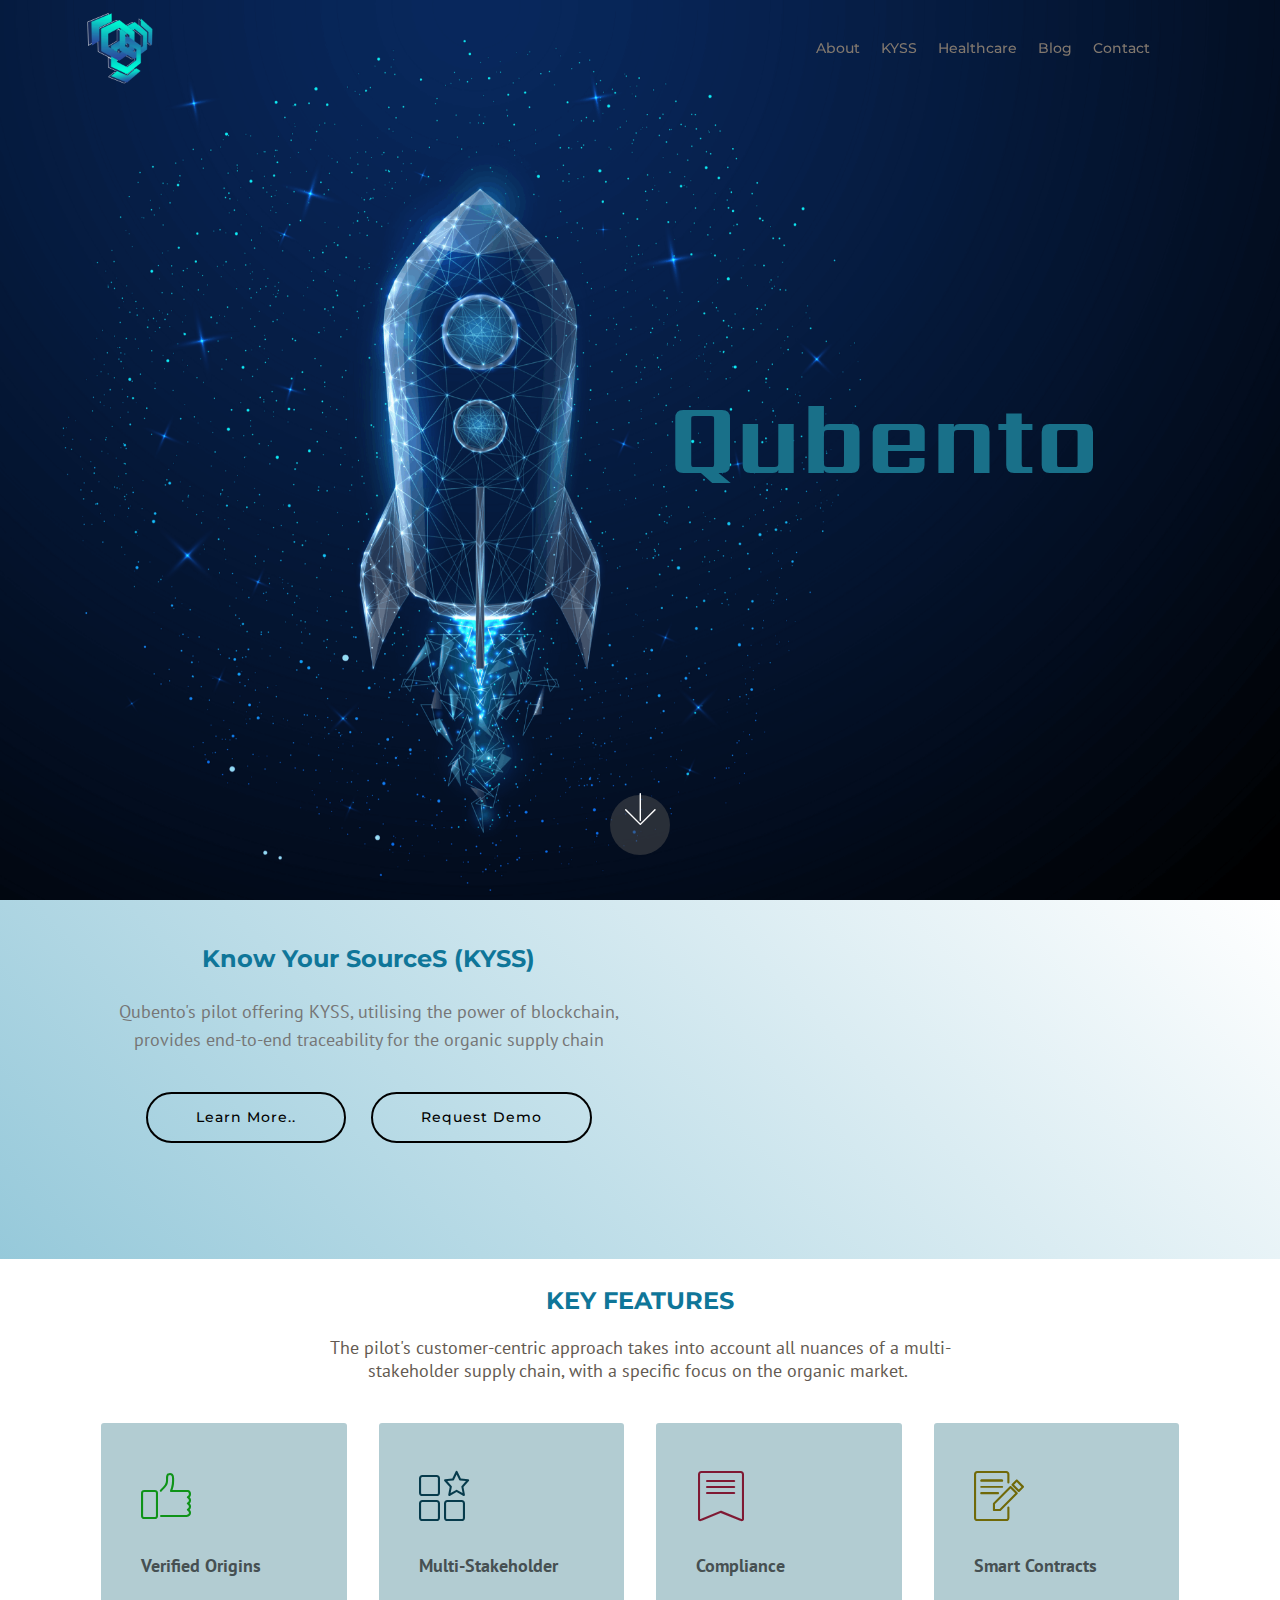
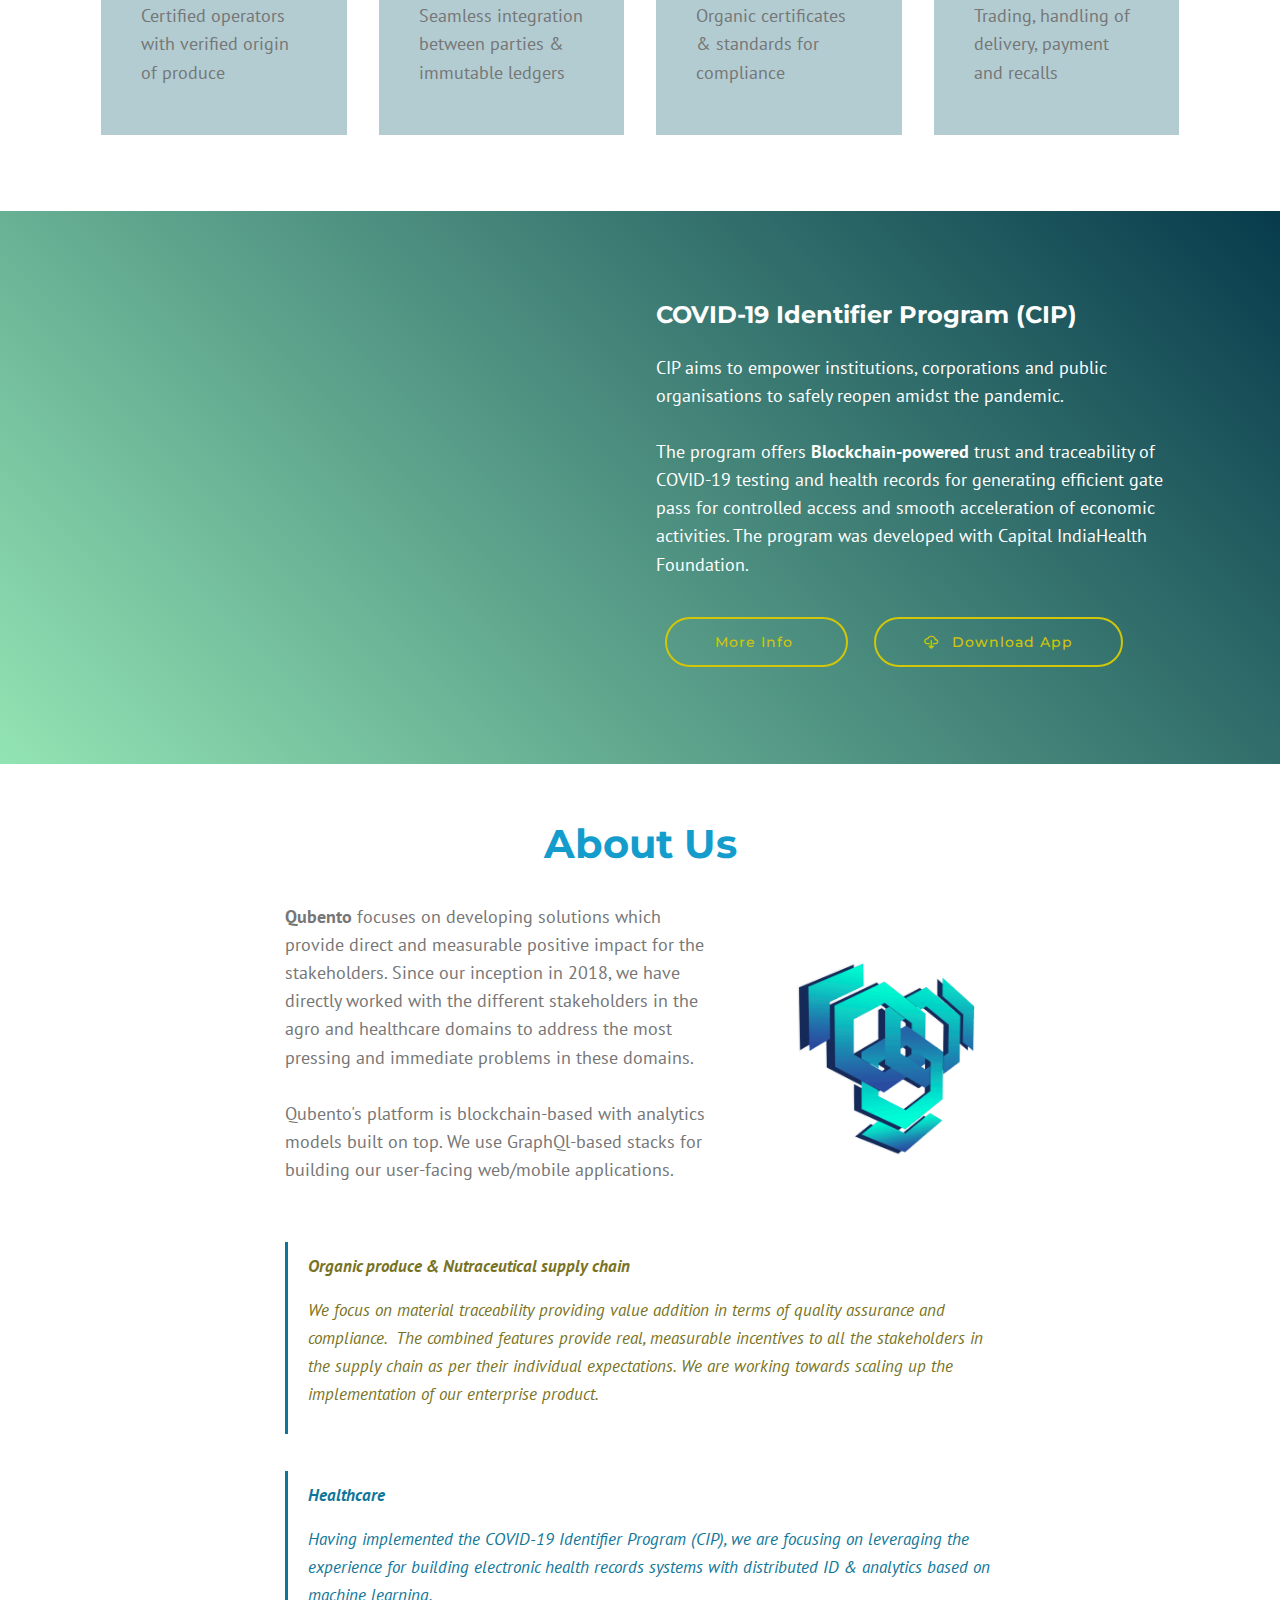
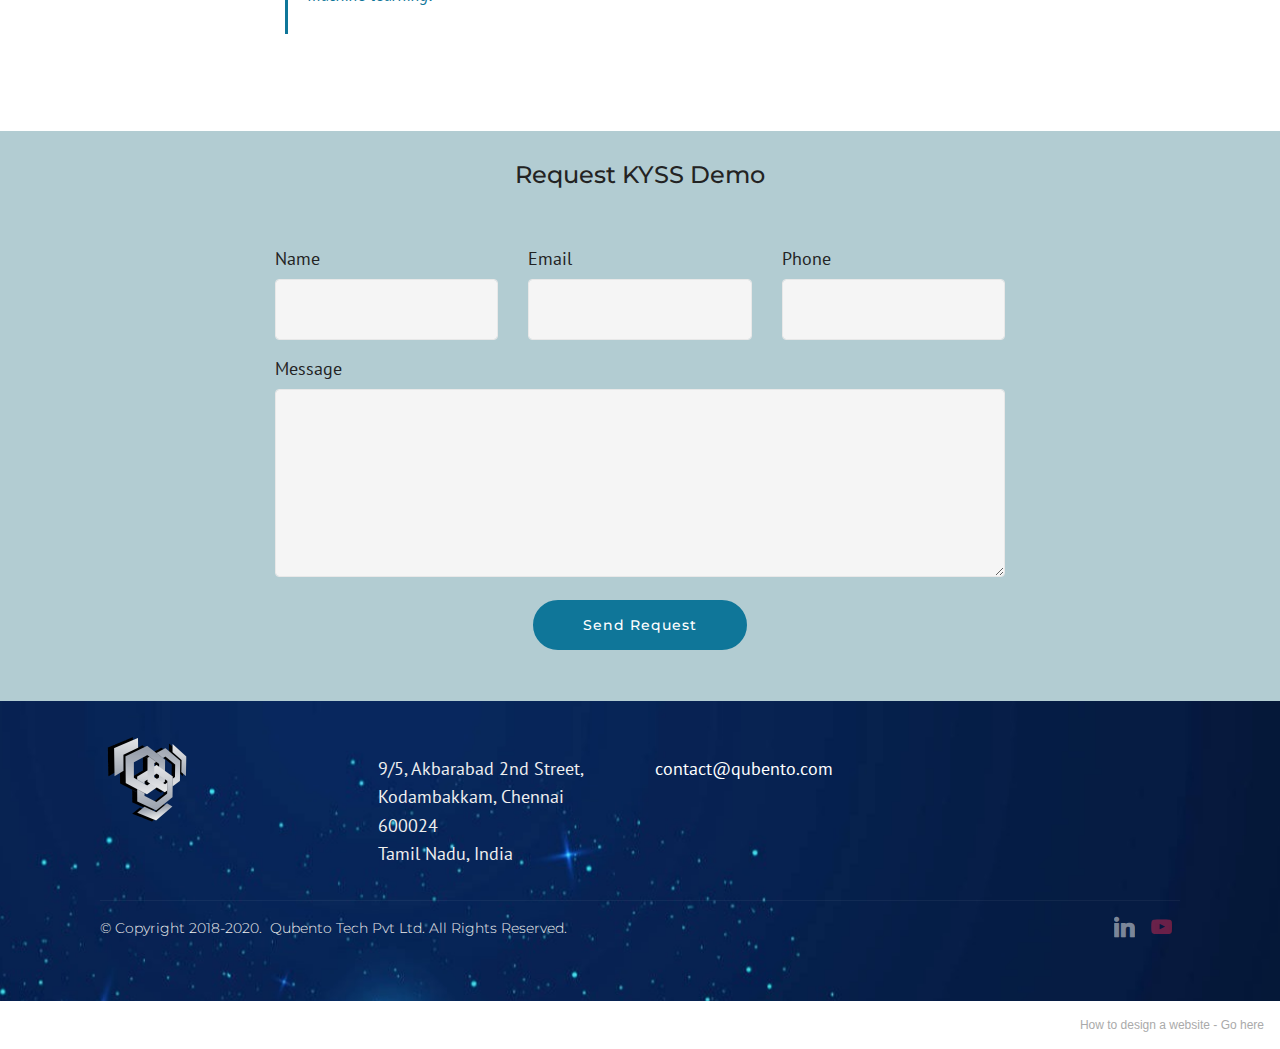
==== index.html @ 262c10ae "create github pages" ====
<!DOCTYPE html>
<html  >
<head>
  <!-- Site made with Mobirise Website Builder v5.2.0, https://mobirise.com -->
  <meta charset="UTF-8">
  <meta http-equiv="X-UA-Compatible" content="IE=edge">
  <meta name="generator" content="Mobirise v5.2.0, mobirise.com">
  <meta name="twitter:card" content="summary_large_image"/>
  <meta name="twitter:image:src" content="assets/images/index-meta.png">
  <meta property="og:image" content="assets/images/index-meta.png">
  <meta name="twitter:title" content="Qubento - Homepage">
  <meta name="viewport" content="width=device-width, initial-scale=1, minimum-scale=1">
  <link rel="shortcut icon" href="assets/images/logo-transparent-tr-240x240.png" type="image/x-icon">
  <meta name="description" content="blockchain platform, blockchain consulting, machine learning, predictive analytics, healthcare, organic inputs, nutraceuticals, agriculture, India">
  
  
  <title>Qubento - Homepage</title>
  <link rel="stylesheet" href="assets/web/assets/mobirise-icons/mobirise-icons.css">
  <link rel="stylesheet" href="assets/web/assets/mobirise-icons2/mobirise2.css">
  <link rel="stylesheet" href="assets/bootstrap/css/bootstrap.min.css">
  <link rel="stylesheet" href="assets/bootstrap/css/bootstrap-grid.min.css">
  <link rel="stylesheet" href="assets/bootstrap/css/bootstrap-reboot.min.css">
  <link rel="stylesheet" href="assets/tether/tether.min.css">
  <link rel="stylesheet" href="assets/dropdown/css/style.css">
  <link rel="stylesheet" href="assets/socicon/css/styles.css">
  <link rel="stylesheet" href="assets/theme/css/style.css">
  <link rel="preload" as="style" href="assets/mobirise/css/mbr-additional.css"><link rel="stylesheet" href="assets/mobirise/css/mbr-additional.css" type="text/css">
  
  
  
  
</head>
<body>
  
  <section class="menu cid-qTkzRZLJNu" once="menu" id="menu1-0">

    

    <nav class="navbar navbar-expand beta-menu navbar-dropdown align-items-center navbar-fixed-top navbar-toggleable-sm bg-color transparent">
        <button class="navbar-toggler navbar-toggler-right" type="button" data-toggle="collapse" data-target="#navbarSupportedContent" aria-controls="navbarSupportedContent" aria-expanded="false" aria-label="Toggle navigation">
            <div class="hamburger">
                <span></span>
                <span></span>
                <span></span>
                <span></span>
            </div>
        </button>
        <div class="menu-logo">
            <div class="navbar-brand">
                <span class="navbar-logo">
                    <a href="index.html">
                         <img src="assets/images/logo-transparent-tr-240x240.png" alt="" title="logo_Qubento" style="height: 5rem;">
                    </a>
                </span>
                
            </div>
        </div>
        <div class="collapse navbar-collapse" id="navbarSupportedContent">
            <ul class="navbar-nav nav-dropdown nav-right" data-app-modern-menu="true"><li class="nav-item">
                    <a class="nav-link link text-info display-4" href="https://mobirise.com">
                        </a>
                </li>
                <li class="nav-item">
                    <a class="nav-link link text-info display-4" href="https://mobirise.com">
                        </a>
                </li><li class="nav-item"><a class="nav-link link text-info text-primary display-4" href="index.html#content4-18">&nbsp; &nbsp; &nbsp; &nbsp; &nbsp; &nbsp; &nbsp; &nbsp; &nbsp; &nbsp; &nbsp; &nbsp; &nbsp; &nbsp; &nbsp; &nbsp; &nbsp; <strong>&nbsp;</strong>About</a></li><li class="nav-item"><a class="nav-link link text-info text-primary display-4" href="index.html#header7-k">KYSS</a></li><li class="nav-item"><a class="nav-link link text-info text-primary display-4" href="index.html#header7-12">Healthcare</a></li><li class="nav-item"><a class="nav-link link text-info text-primary display-4" href="https://medium.com/@qubento" target="_blank">Blog</a></li><li class="nav-item"><a class="nav-link link text-info text-primary display-4" href="index.html#footer1-7">Contact &nbsp; &nbsp; &nbsp; &nbsp; &nbsp;</a></li></ul>
            
        </div>
    </nav>
</section>

<section class="cid-qTkA127IK8 mbr-fullscreen mbr-parallax-background" id="header2-1">

    

    

    <div class="container align-center">
        <div class="row justify-content-md-center">
            <div class="mbr-white col-md-10">
                <h1 class="mbr-section-title mbr-bold pb-3 mbr-fonts-style display-1">Qubento<br></h1>
                
                
                
            </div>
        </div>
    </div>
    <div class="mbr-arrow hidden-sm-down" aria-hidden="true">
        <a href="#next">
            <i class="mbri-down mbr-iconfont"></i>
        </a>
    </div>
</section>

<section class="header7 cid-rt6TDnQ3GA" id="header7-k">

    

    

    <div class="container">
        <div class="media-container-row">

            <div class="media-content align-right">
                <h1 class="mbr-section-title mbr-white pb-3 mbr-fonts-style display-5"><strong>
                    Know Your SourceS (KYSS)</strong></h1>
                <div class="mbr-section-text mbr-white pb-3">
                    <p class="mbr-text mbr-fonts-style display-7">
                        Qubento's pilot offering KYSS, utilising the power of blockchain, provides end-to-end traceability for the organic supply chain</p>
                </div>
                <div class="mbr-section-btn"><a class="btn btn-md btn-black-outline display-4" href="index.html#content5-x">Learn More..</a> <a class="btn btn-md btn-black-outline display-4" href="index.html#form1-13">Request Demo</a></div>
            </div>

            <div class="mbr-figure" style="width: 90%;"><iframe class="mbr-embedded-video" src="https://www.youtube.com/embed/yyF2Ndlgeag?rel=0&amp;amp;showinfo=0&amp;autoplay=0&amp;loop=0" width="1280" height="720" frameborder="0" allowfullscreen></iframe></div>

        </div>
    </div>
</section>

<section class="mbr-section content5 cid-rtgXIkuPJD" id="content5-x">

    

    

    <div class="container">
        <div class="media-container-row">
            <div class="title col-12 col-md-8">
                <h2 class="align-center mbr-bold mbr-white pb-3 mbr-fonts-style display-5">KEY FEATURES</h2>
                <h3 class="mbr-section-subtitle align-center mbr-light mbr-white pb-3 mbr-fonts-style display-7">The pilot's customer-centric approach takes into account all nuances of a multi-stakeholder supply chain, with a specific focus on the organic market.&nbsp;</h3>
                
                
            </div>
        </div>
    </div>
</section>

<section class="features6 cid-rufG4IGo2U" id="features6-13">
    
    

    
    <div class="container">
        <div class="media-container-row">

            <div class="card p-3 col-12 col-md-6 col-lg-3">
                <div class="card-img pb-3">
                    <span class="mbr-iconfont mbri-like" style="color: rgb(14, 147, 24); fill: rgb(14, 147, 24); font-size: 50px;"></span>
                </div>
                <div class="card-box">
                    <h4 class="card-title py-3 mbr-fonts-style display-7"><strong>Verified Origins</strong></h4>
                    <p class="mbr-text mbr-fonts-style display-7">
                       Certified operators with verified origin of produce</p>
                </div>
            </div>

            <div class="card p-3 col-12 col-md-6 col-lg-3">
                <div class="card-img pb-3">
                    <span class="mbr-iconfont mbri-features" style="color: rgb(7, 59, 76); fill: rgb(7, 59, 76); font-size: 50px;"></span>
                </div>
                <div class="card-box">
                    <h4 class="card-title py-3 mbr-fonts-style display-7"><strong>
                        Multi-Stakeholder
                    </strong></h4>
                    <p class="mbr-text mbr-fonts-style display-7">
                       Seamless integration between parties &amp; immutable ledgers
                    </p>
                </div>
            </div>

            <div class="card p-3 col-12 col-md-6 col-lg-3">
                <div class="card-img pb-3">
                    <span class="mbr-iconfont mbri-bookmark" style="color: rgb(127, 25, 51); fill: rgb(127, 25, 51); font-size: 50px;"></span>
                </div>
                <div class="card-box">
                    <h4 class="card-title py-3 mbr-fonts-style display-7"><strong>
                        Compliance &nbsp;</strong><br></h4>
                    <p class="mbr-text mbr-fonts-style display-7">Organic certificates &amp; standards for compliance
                    </p>
                </div>
            </div>

            <div class="card p-3 col-12 col-md-6 col-lg-3">
                <div class="card-img pb-3">
                    <span class="mbr-iconfont mbri-edit" style="color: rgb(112, 105, 8); fill: rgb(112, 105, 8); font-size: 50px;"></span>
                </div>
                <div class="card-box">
                    <h4 class="card-title py-3 mbr-fonts-style display-7"><strong>Smart Contracts</strong></h4>
                    <p class="mbr-text mbr-fonts-style display-7">Trading, handling of delivery, payment and recalls
                    </p>
                </div>
            </div>

        </div>

    </div>

</section>

<section class="header7 cid-sgqUAFXHuT" id="header7-12">

    

    

    <div class="container">
        <div class="media-container-row">

            <div class="media-content align-right">
                <h1 class="mbr-section-title mbr-white pb-3 mbr-fonts-style display-5"><strong>
                    COVID-19 Identifier Program (CIP)</strong></h1>
                <div class="mbr-section-text mbr-white pb-3">
                    <p class="mbr-text mbr-fonts-style display-7">CIP aims to empower institutions, corporations and public organisations to safely reopen amidst the pandemic.<br><br>The program offers <strong>Blockchain-powered</strong> trust and traceability of COVID-19 testing and health records for generating efficient gate pass for controlled access and smooth acceleration of economic activities. The program was developed with Capital IndiaHealth Foundation.</p>
                </div>
                <div class="mbr-section-btn"><a class="btn btn-md btn-success-outline display-4" href="https://www.indiahealth.com" target="_blank">More Info&nbsp;</a> 
                        <a class="btn btn-md btn-success-outline display-4" href="https://play.google.com/store/apps/details?id=in.unicodelabs.patron" target="_blank"><span class="mobi-mbri mobi-mbri-download-2 mbr-iconfont mbr-iconfont-btn" style="font-size: 14px;"></span>Download App</a></div>
            </div>

            <div class="mbr-figure" style="width: 100%;"><iframe class="mbr-embedded-video" src="https://www.youtube.com/embed/bIRl-qvBi7I?rel=0&amp;amp;showinfo=0&amp;autoplay=0&amp;loop=0" width="1280" height="720" frameborder="0" allowfullscreen></iframe></div>

        </div>
    </div>
</section>

<section class="mbr-section content4 cid-sgtZiLzyy0" id="content4-18">

    

    <div class="container">
        <div class="media-container-row">
            <div class="title col-12 col-md-8">
                <h2 class="align-center pb-3 mbr-fonts-style display-2"><strong>
                    About Us</strong></h2>
                
                
            </div>
        </div>
    </div>
</section>

<section class="mbr-section content6 cid-sgub6NOacv" id="content6-1c">
    
     
    
    <div class="container">
        <div class="media-container-row">
            <div class="col-12 col-md-8">
                <div class="media-container-row">
                    <div class="mbr-figure" style="width: 60%;">
                      <a href="https://www.linkedin.com/company/14444969/" target="_blank"><img src="assets/images/logo-transparent-tr-240x240.png" alt="qb_logo"></a>  
                    </div>
                    <div class="media-content">
                        <div class="mbr-section-text">
                            <p class="mbr-text mb-0 mbr-fonts-style display-7"><strong>Qubento </strong>focuses on developing solutions which provide direct and measurable positive impact for the stakeholders. Since our inception in 2018, we have directly worked with the different stakeholders in the agro and healthcare domains to address the most pressing and immediate problems in these domains.&nbsp;<br><br>Qubento's platform is blockchain-based with analytics models built on top. We use GraphQl-based stacks for building our user-facing web/mobile applications.&nbsp;<br><strong><br></strong></p>
                        </div>
                    </div>
                </div>
            </div>
        </div>
    </div>
</section>

<section class="mbr-section article content1 cid-sgu83JKk5i" id="content2-1a">

     

    <div class="container">
        <div class="media-container-row">
            <div class="mbr-text col-12 col-md-8 mbr-fonts-style display-7">
                <blockquote><p> <strong>Organic produce &amp; Nutraceutical supply chain</strong></p><p>We focus on material traceability providing value addition in terms of quality assurance and&nbsp; compliance.&nbsp; The combined features provide real, measurable incentives to all the stakeholders in the supply chain as per their individual expectations. We are working towards scaling up the implementation of our enterprise product.</p></blockquote>
            </div>
        </div>
    </div>
</section>

<section class="mbr-section article content1 cid-sgu84yEZzw" id="content2-1b">

     

    <div class="container">
        <div class="media-container-row">
            <div class="mbr-text col-12 col-md-8 mbr-fonts-style display-7">
                <blockquote><p> <strong>Healthcare </strong></p><p>Having implemented the COVID-19 Identifier Program (CIP), we are focusing on leveraging the experience for building electronic health records systems with distributed ID &amp; analytics based on machine learning.&nbsp;</p></blockquote>
            </div>
        </div>
    </div>
</section>

<section class="mbr-section form1 cid-sgrcbAJGPl" id="form1-13">

    

    
    <div class="container">
        <div class="row justify-content-center">
            <div class="title col-12 col-lg-8">
                <h2 class="mbr-section-title align-center pb-3 mbr-fonts-style display-5">
                    Request KYSS Demo</h2>
                
            </div>
        </div>
    </div>
    <div class="container">
        <div class="row justify-content-center">
            <div class="media-container-column col-lg-8" data-form-type="formoid">
                <!---Formbuilder Form--->
                <form action="https://mobirise.eu/" method="POST" class="mbr-form form-with-styler" data-form-title="Mobirise Form"><input type="hidden" name="email" data-form-email="true" value="Utx4Qz6qeH5LfRgDYQk4fLcHAbO6xFRTv7dG+J3JRhV7TA4cEOUbIX7hgL9xQOewnxdK8pZfdDt6cBOd5xeCHbrR/3L+5QthvKchTye3q56xKho51k9MBqqrOCNfUGl7">
                    <div class="row">
                        <div hidden="hidden" data-form-alert="" class="alert alert-success col-12">Thanks for filling out the form!</div>
                        <div hidden="hidden" data-form-alert-danger="" class="alert alert-danger col-12">
                        </div>
                    </div>
                    <div class="dragArea row">
                        <div class="col-md-4  form-group" data-for="name">
                            <label for="name-form1-13" class="form-control-label mbr-fonts-style display-7">Name</label>
                            <input type="text" name="name" data-form-field="Name" required="required" class="form-control display-7" id="name-form1-13">
                        </div>
                        <div class="col-md-4  form-group" data-for="email">
                            <label for="email-form1-13" class="form-control-label mbr-fonts-style display-7">Email</label>
                            <input type="email" name="email" data-form-field="Email" required="required" class="form-control display-7" id="email-form1-13">
                        </div>
                        <div data-for="phone" class="col-md-4  form-group">
                            <label for="phone-form1-13" class="form-control-label mbr-fonts-style display-7">Phone</label>
                            <input type="tel" name="phone" data-form-field="Phone" class="form-control display-7" id="phone-form1-13">
                        </div>
                        <div data-for="message" class="col-md-12 form-group">
                            <label for="message-form1-13" class="form-control-label mbr-fonts-style display-7">Message</label>
                            <textarea name="message" data-form-field="Message" class="form-control display-7" id="message-form1-13"></textarea>
                        </div>
                        <div class="col-md-12 input-group-btn align-center"><button type="submit" class="btn btn-primary btn-form display-4" href="mailto:contact@qubento.com">Send Request</button></div>
                    </div>
                </form><!---Formbuilder Form--->
            </div>
        </div>
    </div>
</section>

<section class="cid-rsse4MNSTN" id="footer1-7">

    

    

    <div class="container">
        <div class="media-container-row content text-white">
            <div class="col-12 col-md-3">
                <div class="media-wrap">
                    <a href="index.html">
                        <img src="assets/images/final-iotique-logo-y2-192x192.png" alt="" title="logo_greyscale">
                    </a>
                </div>
            </div>
            <div class="col-12 col-md-3 mbr-fonts-style display-7">
                <h5 class="pb-3"></h5>
                <p class="mbr-text">9/5, Akbarabad 2nd Street,<br>Kodambakkam, Chennai 600024<br>Tamil Nadu, India</p>
            </div>
            <div class="col-12 col-md-3 mbr-fonts-style display-7">
                <h5 class="pb-3"></h5>
                <p class="mbr-text"><em><a href="mailto:contact@qubento.com" class="text-white">contact@qubento.com</a><a href="mailto:contact@qubento.com">
                    </a><br></em><br></p>
            </div>
            <div class="col-12 col-md-3 mbr-fonts-style display-7">
                <h5 class="pb-3"></h5>
                <p class="mbr-text"></p><p></p><p></p>
            </div>
        </div>
        <div class="footer-lower">
            <div class="media-container-row">
                <div class="col-sm-12">
                    <hr>
                </div>
            </div>
            <div class="media-container-row mbr-white">
                <div class="col-sm-6 copyright">
                    <p class="mbr-text mbr-fonts-style display-4">
                        © Copyright 2018-2020. &nbsp;Qubento Tech Pvt Ltd. All Rights Reserved.</p>
                </div>
                <div class="col-md-6">
                    <div class="social-list align-right">
                        <div class="soc-item">
                            <a href="https://www.linkedin.com/company/14444969/" target="_blank">
                                <span class="mbr-iconfont mbr-iconfont-social socicon-linkedin socicon" style="color: rgb(239, 239, 239); fill: rgb(239, 239, 239);"></span>
                            </a>
                        </div>
                        <div class="soc-item">
                            <a href="https://www.youtube.com/channel/UCM9sKGc83RzIDGbQOKOLyyA?view_as=subscriber" target="_blank">
                                <span class="mbr-iconfont mbr-iconfont-social socicon-youtube socicon" style="color: rgb(204, 41, 82); fill: rgb(204, 41, 82);"></span>
                            </a>
                        </div>
                        
                        
                        
                        
                    </div>
                </div>
            </div>
        </div>
    </div>
</section><section style="background-color: #fff; font-family: -apple-system, BlinkMacSystemFont, 'Segoe UI', 'Roboto', 'Helvetica Neue', Arial, sans-serif; color:#aaa; font-size:12px; padding: 0; align-items: center; display: flex;"><a href="https://mobirise.site/a" style="flex: 1 1; height: 3rem; padding-left: 1rem;"></a><p style="flex: 0 0 auto; margin:0; padding-right:1rem;">How to design a website - <a href="https://mobirise.site/x" style="color:#aaa;">Go here</a></p></section><script src="assets/web/assets/jquery/jquery.min.js"></script>  <script src="assets/popper/popper.min.js"></script>  <script src="assets/bootstrap/js/bootstrap.min.js"></script>  <script src="assets/tether/tether.min.js"></script>  <script src="assets/smoothscroll/smooth-scroll.js"></script>  <script src="assets/dropdown/js/nav-dropdown.js"></script>  <script src="assets/dropdown/js/navbar-dropdown.js"></script>  <script src="assets/touchswipe/jquery.touch-swipe.min.js"></script>  <script src="assets/parallax/jarallax.min.js"></script>  <script src="assets/theme/js/script.js"></script>  <script src="assets/formoid/formoid.min.js"></script>  
  
  
 <div id="scrollToTop" class="scrollToTop mbr-arrow-up"><a style="text-align: center;"><i class="mbr-arrow-up-icon mbr-arrow-up-icon-cm cm-icon cm-icon-smallarrow-up"></i></a></div>
  </body>
</html>
---- assets/web/assets/mobirise-icons/mobirise-icons.css ----
@font-face {
  font-family: 'MobiriseIcons';
  src:  url('mobirise-icons.eot?spat4u');
  src:  url('mobirise-icons.eot?spat4u#iefix') format('embedded-opentype'),
    url('mobirise-icons.ttf?spat4u') format('truetype'),
    url('mobirise-icons.woff?spat4u') format('woff'),
    url('mobirise-icons.svg?spat4u#MobiriseIcons') format('svg');
  font-weight: normal;
  font-style: normal;
  font-display: swap;
}

[class^="mbri-"], [class*=" mbri-"] {
  /* use !important to prevent issues with browser extensions that change fonts */
  font-family: MobiriseIcons !important;
  speak: none;
  font-style: normal;
  font-weight: normal;
  font-variant: normal;
  text-transform: none;
  line-height: 1;

  /* Better Font Rendering =========== */
  -webkit-font-smoothing: antialiased;
  -moz-osx-font-smoothing: grayscale;
}

.mbri-add-submenu:before {
  content: "\e900";
}
.mbri-alert:before {
  content: "\e901";
}
.mbri-align-center:before {
  content: "\e902";
}
.mbri-align-justify:before {
  content: "\e903";
}
.mbri-align-left:before {
  content: "\e904";
}
.mbri-align-right:before {
  content: "\e905";
}
.mbri-android:before {
  content: "\e906";
}
.mbri-apple:before {
  content: "\e907";
}
.mbri-arrow-down:before {
  content: "\e908";
}
.mbri-arrow-next:before {
  content: "\e909";
}
.mbri-arrow-prev:before {
  content: "\e90a";
}
.mbri-arrow-up:before {
  content: "\e90b";
}
.mbri-bold:before {
  content: "\e90c";
}
.mbri-bookmark:before {
  content: "\e90d";
}
.mbri-bootstrap:before {
  content: "\e90e";
}
.mbri-briefcase:before {
  content: "\e90f";
}
.mbri-browse:before {
  content: "\e910";
}
.mbri-bulleted-list:before {
  content: "\e911";
}
.mbri-calendar:before {
  content: "\e912";
}
.mbri-camera:before {
  content: "\e913";
}
.mbri-cart-add:before {
  content: "\e914";
}
.mbri-cart-full:before {
  content: "\e915";
}
.mbri-cash:before {
  content: "\e916";
}
.mbri-change-style:before {
  content: "\e917";
}
.mbri-chat:before {
  content: "\e918";
}
.mbri-clock:before {
  content: "\e919";
}
.mbri-close:before {
  content: "\e91a";
}
.mbri-cloud:before {
  content: "\e91b";
}
.mbri-code:before {
  content: "\e91c";
}
.mbri-contact-form:before {
  content: "\e91d";
}
.mbri-credit-card:before {
  content: "\e91e";
}
.mbri-cursor-click:before {
  content: "\e91f";
}
.mbri-cust-feedback:before {
  content: "\e920";
}
.mbri-database:before {
  content: "\e921";
}
.mbri-delivery:before {
  content: "\e922";
}
.mbri-desktop:before {
  content: "\e923";
}
.mbri-devices:before {
  content: "\e924";
}
.mbri-down:before {
  content: "\e925";
}
.mbri-download:before {
  content: "\e989";
}
.mbri-drag-n-drop:before {
  content: "\e927";
}
.mbri-drag-n-drop2:before {
  content: "\e928";
}
.mbri-edit:before {
  content: "\e929";
}
.mbri-edit2:before {
  content: "\e92a";
}
.mbri-error:before {
  content: "\e92b";
}
.mbri-extension:before {
  content: "\e92c";
}
.mbri-features:before {
  content: "\e92d";
}
.mbri-file:before {
  content: "\e92e";
}
.mbri-flag:before {
  content: "\e92f";
}
.mbri-folder:before {
  content: "\e930";
}
.mbri-gift:before {
  content: "\e931";
}
.mbri-github:before {
  content: "\e932";
}
.mbri-globe:before {
  content: "\e933";
}
.mbri-globe-2:before {
  content: "\e934";
}
.mbri-growing-chart:before {
  content: "\e935";
}
.mbri-hearth:before {
  content: "\e936";
}
.mbri-help:before {
  content: "\e937";
}
.mbri-home:before {
  content: "\e938";
}
.mbri-hot-cup:before {
  content: "\e939";
}
.mbri-idea:before {
  content: "\e93a";
}
.mbri-image-gallery:before {
  content: "\e93b";
}
.mbri-image-slider:before {
  content: "\e93c";
}
.mbri-info:before {
  content: "\e93d";
}
.mbri-italic:before {
  content: "\e93e";
}
.mbri-key:before {
  content: "\e93f";
}
.mbri-laptop:before {
  content: "\e940";
}
.mbri-layers:before {
  content: "\e941";
}
.mbri-left-right:before {
  content: "\e942";
}
.mbri-left:before {
  content: "\e943";
}
.mbri-letter:before {
  content: "\e944";
}
.mbri-like:before {
  content: "\e945";
}
.mbri-link:before {
  content: "\e946";
}
.mbri-lock:before {
  content: "\e947";
}
.mbri-login:before {
  content: "\e948";
}
.mbri-logout:before {
  content: "\e949";
}
.mbri-magic-stick:before {
  content: "\e94a";
}
.mbri-map-pin:before {
  content: "\e94b";
}
.mbri-menu:before {
  content: "\e94c";
}
.mbri-mobile:before {
  content: "\e94d";
}
.mbri-mobile2:before {
  content: "\e94e";
}
.mbri-mobirise:before {
  content: "\e94f";
}
.mbri-more-horizontal:before {
  content: "\e950";
}
.mbri-more-vertical:before {
  content: "\e951";
}
.mbri-music:before {
  content: "\e952";
}
.mbri-new-file:before {
  content: "\e953";
}
.mbri-numbered-list:before {
  content: "\e954";
}
.mbri-opened-folder:before {
  content: "\e955";
}
.mbri-pages:before {
  content: "\e956";
}
.mbri-paper-plane:before {
  content: "\e957";
}
.mbri-paperclip:before {
  content: "\e958";
}
.mbri-photo:before {
  content: "\e959";
}
.mbri-photos:before {
  content: "\e95a";
}
.mbri-pin:before {
  content: "\e95b";
}
.mbri-play:before {
  content: "\e95c";
}
.mbri-plus:before {
  content: "\e95d";
}
.mbri-preview:before {
  content: "\e95e";
}
.mbri-print:before {
  content: "\e95f";
}
.mbri-protect:before {
  content: "\e960";
}
.mbri-question:before {
  content: "\e961";
}
.mbri-quote-left:before {
  content: "\e962";
}
.mbri-quote-right:before {
  content: "\e963";
}
.mbri-refresh:before {
  content: "\e964";
}
.mbri-responsive:before {
  content: "\e965";
}
.mbri-right:before {
  content: "\e966";
}
.mbri-rocket:before {
  content: "\e967";
}
.mbri-sad-face:before {
  content: "\e968";
}
.mbri-sale:before {
  content: "\e969";
}
.mbri-save:before {
  content: "\e96a";
}
.mbri-search:before {
  content: "\e96b";
}
.mbri-setting:before {
  content: "\e96c";
}
.mbri-setting2:before {
  content: "\e96d";
}
.mbri-setting3:before {
  content: "\e96e";
}
.mbri-share:before {
  content: "\e96f";
}
.mbri-shopping-bag:before {
  content: "\e970";
}
.mbri-shopping-basket:before {
  content: "\e971";
}
.mbri-shopping-cart:before {
  content: "\e972";
}
.mbri-sites:before {
  content: "\e973";
}
.mbri-smile-face:before {
  content: "\e974";
}
.mbri-speed:before {
  content: "\e975";
}
.mbri-star:before {
  content: "\e976";
}
.mbri-success:before {
  content: "\e977";
}
.mbri-sun:before {
  content: "\e978";
}
.mbri-sun2:before {
  content: "\e979";
}
.mbri-tablet:before {
  content: "\e97a";
}
.mbri-tablet-vertical:before {
  content: "\e97b";
}
.mbri-target:before {
  content: "\e97c";
}
.mbri-timer:before {
  content: "\e97d";
}
.mbri-to-ftp:before {
  content: "\e97e";
}
.mbri-to-local-drive:before {
  content: "\e97f";
}
.mbri-touch-swipe:before {
  content: "\e980";
}
.mbri-touch:before {
  content: "\e981";
}
.mbri-trash:before {
  content: "\e982";
}
.mbri-underline:before {
  content: "\e983";
}
.mbri-unlink:before {
  content: "\e984";
}
.mbri-unlock:before {
  content: "\e985";
}
.mbri-up-down:before {
  content: "\e986";
}
.mbri-up:before {
  content: "\e987";
}
.mbri-update:before {
  content: "\e988";
}
.mbri-upload:before {
 content: "\e926"; 
}
.mbri-user:before {
  content: "\e98a";
}
.mbri-user2:before {
  content: "\e98b";
}
.mbri-users:before {
  content: "\e98c";
}
.mbri-video:before {
  content: "\e98d";
}
.mbri-video-play:before {
  content: "\e98e";
}
.mbri-watch:before {
  content: "\e98f";
}
.mbri-website-theme:before {
  content: "\e990";
}
.mbri-wifi:before {
  content: "\e991";
}
.mbri-windows:before {
  content: "\e992";
}
.mbri-zoom-out:before {
  content: "\e993";
}
.mbri-redo:before {
  content: "\e994";
}
.mbri-undo:before {
  content: "\e995";
}
---- assets/web/assets/mobirise-icons2/mobirise2.css ----
@font-face {
  font-family: 'Moririse2';
  font-display: swap;
  src:  url('mobirise2.eot?f2bix4');
  src:  url('mobirise2.eot?f2bix4#iefix') format('embedded-opentype'),
    url('mobirise2.ttf?f2bix4') format('truetype'),
    url('mobirise2.woff?f2bix4') format('woff'),
    url('mobirise2.svg?f2bix4#mobirise2') format('svg');
  font-weight: normal;
  font-style: normal;
}

[class^="mobi-"], [class*=" mobi-"] {
  /* use !important to prevent issues with browser extensions that change fonts */
  font-family: 'Moririse2' !important;
  speak: none;
  font-style: normal;
  font-weight: normal;
  font-variant: normal;
  text-transform: none;
  line-height: 1;

  /* Better Font Rendering =========== */
  -webkit-font-smoothing: antialiased;
  -moz-osx-font-smoothing: grayscale;
}

.mobi-mbri-add-submenu:before {
  content: "\e900";
}
.mobi-mbri-alert:before {
  content: "\e901";
}
.mobi-mbri-align-center:before {
  content: "\e902";
}
.mobi-mbri-align-justify:before {
  content: "\e903";
}
.mobi-mbri-align-left:before {
  content: "\e904";
}
.mobi-mbri-align-right:before {
  content: "\e905";
}
.mobi-mbri-android:before {
  content: "\e906";
}
.mobi-mbri-apple:before {
  content: "\e907";
}
.mobi-mbri-arrow-down:before {
  content: "\e908";
}
.mobi-mbri-arrow-next:before {
  content: "\e909";
}
.mobi-mbri-arrow-prev:before {
  content: "\e90a";
}
.mobi-mbri-arrow-up:before {
  content: "\e90b";
}
.mobi-mbri-bold:before {
  content: "\e90c";
}
.mobi-mbri-bookmark:before {
  content: "\e90d";
}
.mobi-mbri-bootstrap:before {
  content: "\e90e";
}
.mobi-mbri-briefcase:before {
  content: "\e90f";
}
.mobi-mbri-browse:before {
  content: "\e910";
}
.mobi-mbri-bulleted-list:before {
  content: "\e911";
}
.mobi-mbri-calendar:before {
  content: "\e912";
}
.mobi-mbri-camera:before {
  content: "\e913";
}
.mobi-mbri-cart-add:before {
  content: "\e914";
}
.mobi-mbri-cart-full:before {
  content: "\e915";
}
.mobi-mbri-cash:before {
  content: "\e916";
}
.mobi-mbri-change-style:before {
  content: "\e917";
}
.mobi-mbri-chat:before {
  content: "\e918";
}
.mobi-mbri-clock:before {
  content: "\e919";
}
.mobi-mbri-close:before {
  content: "\e91a";
}
.mobi-mbri-cloud:before {
  content: "\e91b";
}
.mobi-mbri-code:before {
  content: "\e91c";
}
.mobi-mbri-contact-form:before {
  content: "\e91d";
}
.mobi-mbri-credit-card:before {
  content: "\e91e";
}
.mobi-mbri-cursor-click:before {
  content: "\e91f";
}
.mobi-mbri-cust-feedback:before {
  content: "\e920";
}
.mobi-mbri-database:before {
  content: "\e921";
}
.mobi-mbri-delivery:before {
  content: "\e922";
}
.mobi-mbri-desktop:before {
  content: "\e923";
}
.mobi-mbri-devices:before {
  content: "\e924";
}
.mobi-mbri-down:before {
  content: "\e925";
}
.mobi-mbri-download-2:before {
  content: "\e926";
}
.mobi-mbri-download:before {
  content: "\e927";
}
.mobi-mbri-drag-n-drop-2:before {
  content: "\e928";
}
.mobi-mbri-drag-n-drop:before {
  content: "\e929";
}
.mobi-mbri-edit-2:before {
  content: "\e92a";
}
.mobi-mbri-edit:before {
  content: "\e92b";
}
.mobi-mbri-error:before {
  content: "\e92c";
}
.mobi-mbri-extension:before {
  content: "\e92d";
}
.mobi-mbri-features:before {
  content: "\e92e";
}
.mobi-mbri-file:before {
  content: "\e92f";
}
.mobi-mbri-flag:before {
  content: "\e930";
}
.mobi-mbri-folder:before {
  content: "\e931";
}
.mobi-mbri-gift:before {
  content: "\e932";
}
.mobi-mbri-github:before {
  content: "\e933";
}
.mobi-mbri-globe-2:before {
  content: "\e934";
}
.mobi-mbri-globe:before {
  content: "\e935";
}
.mobi-mbri-growing-chart:before {
  content: "\e936";
}
.mobi-mbri-hearth:before {
  content: "\e937";
}
.mobi-mbri-help:before {
  content: "\e938";
}
.mobi-mbri-home:before {
  content: "\e939";
}
.mobi-mbri-hot-cup:before {
  content: "\e93a";
}
.mobi-mbri-idea:before {
  content: "\e93b";
}
.mobi-mbri-image-gallery:before {
  content: "\e93c";
}
.mobi-mbri-image-slider:before {
  content: "\e93d";
}
.mobi-mbri-info:before {
  content: "\e93e";
}
.mobi-mbri-italic:before {
  content: "\e93f";
}
.mobi-mbri-key:before {
  content: "\e940";
}
.mobi-mbri-laptop:before {
  content: "\e941";
}
.mobi-mbri-layers:before {
  content: "\e942";
}
.mobi-mbri-left-right:before {
  content: "\e943";
}
.mobi-mbri-left:before {
  content: "\e944";
}
.mobi-mbri-letter:before {
  content: "\e945";
}
.mobi-mbri-like:before {
  content: "\e946";
}
.mobi-mbri-link:before {
  content: "\e947";
}
.mobi-mbri-lock:before {
  content: "\e948";
}
.mobi-mbri-login:before {
  content: "\e949";
}
.mobi-mbri-logout:before {
  content: "\e94a";
}
.mobi-mbri-magic-stick:before {
  content: "\e94b";
}
.mobi-mbri-map-pin:before {
  content: "\e94c";
}
.mobi-mbri-menu:before {
  content: "\e94d";
}
.mobi-mbri-mobile-2:before {
  content: "\e94e";
}
.mobi-mbri-mobile-horizontal:before {
  content: "\e94f";
}
.mobi-mbri-mobile:before {
  content: "\e950";
}
.mobi-mbri-mobirise:before {
  content: "\e951";
}
.mobi-mbri-more-horizontal:before {
  content: "\e952";
}
.mobi-mbri-more-vertical:before {
  content: "\e953";
}
.mobi-mbri-music:before {
  content: "\e954";
}
.mobi-mbri-new-file:before {
  content: "\e955";
}
.mobi-mbri-numbered-list:before {
  content: "\e956";
}
.mobi-mbri-opened-folder:before {
  content: "\e957";
}
.mobi-mbri-pages:before {
  content: "\e958";
}
.mobi-mbri-paper-plane:before {
  content: "\e959";
}
.mobi-mbri-paperclip:before {
  content: "\e95a";
}
.mobi-mbri-phone:before {
  content: "\e95b";
}
.mobi-mbri-photo:before {
  content: "\e95c";
}
.mobi-mbri-photos:before {
  content: "\e95d";
}
.mobi-mbri-pin:before {
  content: "\e95e";
}
.mobi-mbri-play:before {
  content: "\e95f";
}
.mobi-mbri-plus:before {
  content: "\e960";
}
.mobi-mbri-preview:before {
  content: "\e961";
}
.mobi-mbri-print:before {
  content: "\e962";
}
.mobi-mbri-protect:before {
  content: "\e963";
}
.mobi-mbri-question:before {
  content: "\e964";
}
.mobi-mbri-quote-left:before {
  content: "\e965";
}
.mobi-mbri-quote-right:before {
  content: "\e966";
}
.mobi-mbri-redo:before {
  content: "\e967";
}
.mobi-mbri-refresh:before {
  content: "\e968";
}
.mobi-mbri-responsive-2:before {
  content: "\e969";
}
.mobi-mbri-responsive:before {
  content: "\e96a";
}
.mobi-mbri-right:before {
  content: "\e96b";
}
.mobi-mbri-rocket:before {
  content: "\e96c";
}
.mobi-mbri-sad-face:before {
  content: "\e96d";
}
.mobi-mbri-sale:before {
  content: "\e96e";
}
.mobi-mbri-save:before {
  content: "\e96f";
}
.mobi-mbri-search:before {
  content: "\e970";
}
.mobi-mbri-setting-2:before {
  content: "\e971";
}
.mobi-mbri-setting-3:before {
  content: "\e972";
}
.mobi-mbri-setting:before {
  content: "\e973";
}
.mobi-mbri-share:before {
  content: "\e974";
}
.mobi-mbri-shopping-bag:before {
  content: "\e975";
}
.mobi-mbri-shopping-basket:before {
  content: "\e976";
}
.mobi-mbri-shopping-cart:before {
  content: "\e977";
}
.mobi-mbri-sites:before {
  content: "\e978";
}
.mobi-mbri-smile-face:before {
  content: "\e979";
}
.mobi-mbri-speed:before {
  content: "\e97a";
}
.mobi-mbri-star:before {
  content: "\e97b";
}
.mobi-mbri-success:before {
  content: "\e97c";
}
.mobi-mbri-sun:before {
  content: "\e97d";
}
.mobi-mbri-sun2:before {
  content: "\e97e";
}
.mobi-mbri-tablet-vertical:before {
  content: "\e97f";
}
.mobi-mbri-tablet:before {
  content: "\e980";
}
.mobi-mbri-target:before {
  content: "\e981";
}
.mobi-mbri-timer:before {
  content: "\e982";
}
.mobi-mbri-to-ftp:before {
  content: "\e983";
}
.mobi-mbri-to-local-drive:before {
  content: "\e984";
}
.mobi-mbri-touch-swipe:before {
  content: "\e985";
}
.mobi-mbri-touch:before {
  content: "\e986";
}
.mobi-mbri-trash:before {
  content: "\e987";
}
.mobi-mbri-underline:before {
  content: "\e988";
}
.mobi-mbri-undo:before {
  content: "\e989";
}
.mobi-mbri-unlink:before {
  content: "\e98a";
}
.mobi-mbri-unlock:before {
  content: "\e98b";
}
.mobi-mbri-up-down:before {
  content: "\e98c";
}
.mobi-mbri-up:before {
  content: "\e98d";
}
.mobi-mbri-update:before {
  content: "\e98e";
}
.mobi-mbri-upload-2:before {
  content: "\e98f";
}
.mobi-mbri-upload:before {
  content: "\e990";
}
.mobi-mbri-user-2:before {
  content: "\e991";
}
.mobi-mbri-user:before {
  content: "\e992";
}
.mobi-mbri-users:before {
  content: "\e993";
}
.mobi-mbri-video-play:before {
  content: "\e994";
}
.mobi-mbri-video:before {
  content: "\e995";
}
.mobi-mbri-watch:before {
  content: "\e996";
}
.mobi-mbri-website-theme-2:before {
  content: "\e997";
}
.mobi-mbri-website-theme:before {
  content: "\e998";
}
.mobi-mbri-wifi:before {
  content: "\e999";
}
.mobi-mbri-windows:before {
  content: "\e99a";
}
.mobi-mbri-zoom-in:before {
  content: "\e99b";
}
.mobi-mbri-zoom-out:before {
  content: "\e99c";
}
---- assets/dropdown/css/style.css ----
.navbar-dropdown {
  left: 0;
  padding: 0;
  position: absolute;
  right: 0;
  top: 0;
  transition: all 0.45s ease;
  z-index: 1030;
  background: #282828; }
  .navbar-dropdown .navbar-logo {
    margin-right: 0.8rem;
    transition: margin 0.3s ease-in-out;
    vertical-align: middle; }
    .navbar-dropdown .navbar-logo img {
      height: 3.125rem;
      transition: all 0.3s ease-in-out; }
    .navbar-dropdown .navbar-logo.mbr-iconfont {
      font-size: 3.125rem;
      line-height: 3.125rem; }
  .navbar-dropdown .navbar-caption {
    font-weight: 700;
    white-space: normal;
    vertical-align: -4px;
    line-height: 3.125rem !important; }
    .navbar-dropdown .navbar-caption, .navbar-dropdown .navbar-caption:hover {
      color: inherit;
      text-decoration: none; }
  .navbar-dropdown .mbr-iconfont + .navbar-caption {
    vertical-align: -1px; }
  .navbar-dropdown.navbar-fixed-top {
    position: fixed; }
  .navbar-dropdown .navbar-brand span {
    vertical-align: -4px; }
  .navbar-dropdown.bg-color.transparent {
    background: none; }
  .navbar-dropdown.navbar-short .navbar-brand {
    padding: 0.625rem 0; }
    .navbar-dropdown.navbar-short .navbar-brand span {
      vertical-align: -1px; }
  .navbar-dropdown.navbar-short .navbar-caption {
    line-height: 2.375rem !important;
    vertical-align: -2px; }
  .navbar-dropdown.navbar-short .navbar-logo {
    margin-right: 0.5rem; }
    .navbar-dropdown.navbar-short .navbar-logo img {
      height: 2.375rem; }
    .navbar-dropdown.navbar-short .navbar-logo.mbr-iconfont {
      font-size: 2.375rem;
      line-height: 2.375rem; }
  .navbar-dropdown.navbar-short .mbr-table-cell {
    height: 3.625rem; }
  .navbar-dropdown .navbar-close {
    left: 0.6875rem;
    position: fixed;
    top: 0.75rem;
    z-index: 1000; }
  .navbar-dropdown .hamburger-icon {
    content: "";
    display: inline-block;
    vertical-align: middle;
    width: 16px;
    -webkit-box-shadow: 0 -6px 0 1px #282828,0 0 0 1px #282828,0 6px 0 1px #282828;
    -moz-box-shadow: 0 -6px 0 1px #282828,0 0 0 1px #282828,0 6px 0 1px #282828;
    box-shadow: 0 -6px 0 1px #282828,0 0 0 1px #282828,0 6px 0 1px #282828; }

.dropdown-menu .dropdown-toggle[data-toggle="dropdown-submenu"]::after {
  border-bottom: 0.35em solid transparent;
  border-left: 0.35em solid;
  border-right: 0;
  border-top: 0.35em solid transparent;
  margin-left: 0.3rem; }

.dropdown-menu .dropdown-item:focus {
  outline: 0; }

.nav-dropdown {
  font-size: 0.75rem;
  font-weight: 500;
  height: auto !important; }
  .nav-dropdown .nav-btn {
    padding-left: 1rem; }
  .nav-dropdown .link {
    margin: .667em 1.667em;
    font-weight: 500;
    padding: 0;
    transition: color .2s ease-in-out; }
    .nav-dropdown .link.dropdown-toggle {
      margin-right: 2.583em; }
      .nav-dropdown .link.dropdown-toggle::after {
        margin-left: .25rem;
        border-top: 0.35em solid;
        border-right: 0.35em solid transparent;
        border-left: 0.35em solid transparent;
        border-bottom: 0; }
      .nav-dropdown .link.dropdown-toggle[aria-expanded="true"] {
        margin: 0;
        padding: 0.667em 3.263em  0.667em 1.667em; }
  .nav-dropdown .link::after,
  .nav-dropdown .dropdown-item::after {
    color: inherit; }
  .nav-dropdown .btn {
    font-size: 0.75rem;
    font-weight: 700;
    letter-spacing: 0;
    margin-bottom: 0;
    padding-left: 1.25rem;
    padding-right: 1.25rem; }
  .nav-dropdown .dropdown-menu {
    border-radius: 0;
    border: 0;
    left: 0;
    margin: 0;
    padding-bottom: 1.25rem;
    padding-top: 1.25rem;
    position: relative; }
  .nav-dropdown .dropdown-submenu {
    margin-left: 0.125rem;
    top: 0; }
  .nav-dropdown .dropdown-item {
    font-weight: 500;
    line-height: 2;
    padding: 0.3846em 4.615em 0.3846em 1.5385em;
    position: relative;
    transition: color .2s ease-in-out, background-color .2s ease-in-out; }
    .nav-dropdown .dropdown-item::after {
      margin-top: -0.3077em;
      position: absolute;
      right: 1.1538em;
      top: 50%; }
    .nav-dropdown .dropdown-item:focus, .nav-dropdown .dropdown-item:hover {
      background: none; }

@media (max-width: 767px) {
  .nav-dropdown.navbar-toggleable-sm {
    bottom: 0;
    display: none;
    left: 0;
    overflow-x: hidden;
    position: fixed;
    top: 0;
    transform: translateX(-100%);
    -ms-transform: translateX(-100%);
    -webkit-transform: translateX(-100%);
    width: 18.75rem;
    z-index: 999; } }
.nav-dropdown.navbar-toggleable-xl {
  bottom: 0;
  display: none;
  left: 0;
  overflow-x: hidden;
  position: fixed;
  top: 0;
  transform: translateX(-100%);
  -ms-transform: translateX(-100%);
  -webkit-transform: translateX(-100%);
  width: 18.75rem;
  z-index: 999; }

.nav-dropdown-sm {
  display: block !important;
  overflow-x: hidden;
  overflow: auto;
  padding-top: 3.875rem; }
  .nav-dropdown-sm::after {
    content: "";
    display: block;
    height: 3rem;
    width: 100%; }
  .nav-dropdown-sm.collapse.in ~ .navbar-close {
    display: block !important; }
  .nav-dropdown-sm.collapsing, .nav-dropdown-sm.collapse.in {
    transform: translateX(0);
    -ms-transform: translateX(0);
    -webkit-transform: translateX(0);
    transition: all 0.25s ease-out;
    -webkit-transition: all 0.25s ease-out;
    background: #282828; }
  .nav-dropdown-sm.collapsing[aria-expanded="false"] {
    transform: translateX(-100%);
    -ms-transform: translateX(-100%);
    -webkit-transform: translateX(-100%); }
  .nav-dropdown-sm .nav-item {
    display: block;
    margin-left: 0 !important;
    padding-left: 0; }
  .nav-dropdown-sm .link,
  .nav-dropdown-sm .dropdown-item {
    border-top: 1px dotted rgba(255, 255, 255, 0.1);
    font-size: 0.8125rem;
    line-height: 1.6;
    margin: 0 !important;
    padding: 0.875rem 2.4rem 0.875rem 1.5625rem !important;
    position: relative;
    white-space: normal; }
    .nav-dropdown-sm .link:focus, .nav-dropdown-sm .link:hover,
    .nav-dropdown-sm .dropdown-item:focus,
    .nav-dropdown-sm .dropdown-item:hover {
      background: rgba(0, 0, 0, 0.2) !important;
      color: #c0a375; }
  .nav-dropdown-sm .nav-btn {
    position: relative;
    padding: 1.5625rem 1.5625rem 0 1.5625rem; }
    .nav-dropdown-sm .nav-btn::before {
      border-top: 1px dotted rgba(255, 255, 255, 0.1);
      content: "";
      left: 0;
      position: absolute;
      top: 0;
      width: 100%; }
    .nav-dropdown-sm .nav-btn + .nav-btn {
      padding-top: 0.625rem; }
      .nav-dropdown-sm .nav-btn + .nav-btn::before {
        display: none; }
  .nav-dropdown-sm .btn {
    padding: 0.625rem 0; }
  .nav-dropdown-sm .dropdown-toggle[data-toggle="dropdown-submenu"]::after {
    margin-left: .25rem;
    border-top: 0.35em solid;
    border-right: 0.35em solid transparent;
    border-left: 0.35em solid transparent;
    border-bottom: 0; }
  .nav-dropdown-sm .dropdown-toggle[data-toggle="dropdown-submenu"][aria-expanded="true"]::after {
    border-top: 0;
    border-right: 0.35em solid transparent;
    border-left: 0.35em solid transparent;
    border-bottom: 0.35em solid; }
  .nav-dropdown-sm .dropdown-menu {
    margin: 0;
    padding: 0;
    position: relative;
    top: 0;
    left: 0;
    width: 100%;
    border: 0;
    float: none;
    border-radius: 0;
    background: none; }
  .nav-dropdown-sm .dropdown-submenu {
    left: 100%;
    margin-left: 0.125rem;
    margin-top: -1.25rem;
    top: 0; }

.navbar-toggleable-sm .nav-dropdown .dropdown-menu {
  position: absolute; }

.navbar-toggleable-sm .nav-dropdown .dropdown-submenu {
  left: 100%;
  margin-left: 0.125rem;
  margin-top: -1.25rem;
  top: 0; }

.navbar-toggleable-sm.opened .nav-dropdown .dropdown-menu {
  position: relative; }

.navbar-toggleable-sm.opened .nav-dropdown .dropdown-submenu {
  left: 0;
  margin-left: 00rem;
  margin-top: 0rem;
  top: 0; }

.is-builder .nav-dropdown.collapsing {
  transition: none !important; }

/*# sourceMappingURL=style.css.map */
---- assets/socicon/css/styles.css ----
@charset "UTF-8";

@font-face {
  font-family: 'Socicon';
  src:  url('../fonts/socicon.eot');
  src:  url('../fonts/socicon.eot?#iefix') format('embedded-opentype'),
    url('../fonts/socicon.woff2') format('woff2'),
    url('../fonts/socicon.ttf') format('truetype'),
    url('../fonts/socicon.woff') format('woff'),
    url('../fonts/socicon.svg#socicon') format('svg');
  font-weight: normal;
  font-style: normal;
}

[data-icon]:before {
  font-family: "socicon" !important;
  content: attr(data-icon);
  font-style: normal !important;
  font-weight: normal !important;
  font-variant: normal !important;
  text-transform: none !important;
  speak: none;
  line-height: 1;
  -webkit-font-smoothing: antialiased;
  -moz-osx-font-smoothing: grayscale;
}

[class^="socicon-"], [class*=" socicon-"] {
  /* use !important to prevent issues with browser extensions that change fonts */
  font-family: 'Socicon' !important;
  speak: none;
  font-style: normal;
  font-weight: normal;
  font-variant: normal;
  text-transform: none;
  line-height: 1;

  /* Better Font Rendering =========== */
  -webkit-font-smoothing: antialiased;
  -moz-osx-font-smoothing: grayscale;
}

.socicon-eitaa:before {
  content: "\e97c";
}
.socicon-soroush:before {
  content: "\e97d";
}
.socicon-bale:before {
  content: "\e97e";
}
.socicon-zazzle:before {
  content: "\e97b";
}
.socicon-society6:before {
  content: "\e97a";
}
.socicon-redbubble:before {
  content: "\e979";
}
.socicon-avvo:before {
  content: "\e978";
}
.socicon-stitcher:before {
  content: "\e977";
}
.socicon-googlehangouts:before {
  content: "\e974";
}
.socicon-dlive:before {
  content: "\e975";
}
.socicon-vsco:before {
  content: "\e976";
}
.socicon-flipboard:before {
  content: "\e973";
}
.socicon-ubuntu:before {
  content: "\e958";
}
.socicon-artstation:before {
  content: "\e959";
}
.socicon-invision:before {
  content: "\e95a";
}
.socicon-torial:before {
  content: "\e95b";
}
.socicon-collectorz:before {
  content: "\e95c";
}
.socicon-seenthis:before {
  content: "\e95d";
}
.socicon-googleplaymusic:before {
  content: "\e95e";
}
.socicon-debian:before {
  content: "\e95f";
}
.socicon-filmfreeway:before {
  content: "\e960";
}
.socicon-gnome:before {
  content: "\e961";
}
.socicon-itchio:before {
  content: "\e962";
}
.socicon-jamendo:before {
  content: "\e963";
}
.socicon-mix:before {
  content: "\e964";
}
.socicon-sharepoint:before {
  content: "\e965";
}
.socicon-tinder:before {
  content: "\e966";
}
.socicon-windguru:before {
  content: "\e967";
}
.socicon-cdbaby:before {
  content: "\e968";
}
.socicon-elementaryos:before {
  content: "\e969";
}
.socicon-stage32:before {
  content: "\e96a";
}
.socicon-tiktok:before {
  content: "\e96b";
}
.socicon-gitter:before {
  content: "\e96c";
}
.socicon-letterboxd:before {
  content: "\e96d";
}
.socicon-threema:before {
  content: "\e96e";
}
.socicon-splice:before {
  content: "\e96f";
}
.socicon-metapop:before {
  content: "\e970";
}
.socicon-naver:before {
  content: "\e971";
}
.socicon-remote:before {
  content: "\e972";
}
.socicon-internet:before {
  content: "\e957";
}
.socicon-moddb:before {
  content: "\e94b";
}
.socicon-indiedb:before {
  content: "\e94c";
}
.socicon-traxsource:before {
  content: "\e94d";
}
.socicon-gamefor:before {
  content: "\e94e";
}
.socicon-pixiv:before {
  content: "\e94f";
}
.socicon-myanimelist:before {
  content: "\e950";
}
.socicon-blackberry:before {
  content: "\e951";
}
.socicon-wickr:before {
  content: "\e952";
}
.socicon-spip:before {
  content: "\e953";
}
.socicon-napster:before {
  content: "\e954";
}
.socicon-beatport:before {
  content: "\e955";
}
.socicon-hackerone:before {
  content: "\e956";
}
.socicon-hackernews:before {
  content: "\e946";
}
.socicon-smashwords:before {
  content: "\e947";
}
.socicon-kobo:before {
  content: "\e948";
}
.socicon-bookbub:before {
  content: "\e949";
}
.socicon-mailru:before {
  content: "\e94a";
}
.socicon-gitlab:before {
  content: "\e945";
}
.socicon-instructables:before {
  content: "\e944";
}
.socicon-portfolio:before {
  content: "\e943";
}
.socicon-codered:before {
  content: "\e940";
}
.socicon-origin:before {
  content: "\e941";
}
.socicon-nextdoor:before {
  content: "\e942";
}
.socicon-udemy:before {
  content: "\e93f";
}
.socicon-livemaster:before {
  content: "\e93e";
}
.socicon-crunchbase:before {
  content: "\e93b";
}
.socicon-homefy:before {
  content: "\e93c";
}
.socicon-calendly:before {
  content: "\e93d";
}
.socicon-realtor:before {
  content: "\e90f";
}
.socicon-tidal:before {
  content: "\e910";
}
.socicon-qobuz:before {
  content: "\e911";
}
.socicon-natgeo:before {
  content: "\e912";
}
.socicon-mastodon:before {
  content: "\e913";
}
.socicon-unsplash:before {
  content: "\e914";
}
.socicon-homeadvisor:before {
  content: "\e915";
}
.socicon-angieslist:before {
  content: "\e916";
}
.socicon-codepen:before {
  content: "\e917";
}
.socicon-slack:before {
  content: "\e918";
}
.socicon-openaigym:before {
  content: "\e919";
}
.socicon-logmein:before {
  content: "\e91a";
}
.socicon-fiverr:before {
  content: "\e91b";
}
.socicon-gotomeeting:before {
  content: "\e91c";
}
.socicon-aliexpress:before {
  content: "\e91d";
}
.socicon-guru:before {
  content: "\e91e";
}
.socicon-appstore:before {
  content: "\e91f";
}
.socicon-homes:before {
  content: "\e920";
}
.socicon-zoom:before {
  content: "\e921";
}
.socicon-alibaba:before {
  content: "\e922";
}
.socicon-craigslist:before {
  content: "\e923";
}
.socicon-wix:before {
  content: "\e924";
}
.socicon-redfin:before {
  content: "\e925";
}
.socicon-googlecalendar:before {
  content: "\e926";
}
.socicon-shopify:before {
  content: "\e927";
}
.socicon-freelancer:before {
  content: "\e928";
}
.socicon-seedrs:before {
  content: "\e929";
}
.socicon-bing:before {
  content: "\e92a";
}
.socicon-doodle:before {
  content: "\e92b";
}
.socicon-bonanza:before {
  content: "\e92c";
}
.socicon-squarespace:before {
  content: "\e92d";
}
.socicon-toptal:before {
  content: "\e92e";
}
.socicon-gust:before {
  content: "\e92f";
}
.socicon-ask:before {
  content: "\e930";
}
.socicon-trulia:before {
  content: "\e931";
}
.socicon-loomly:before {
  content: "\e932";
}
.socicon-ghost:before {
  content: "\e933";
}
.socicon-upwork:before {
  content: "\e934";
}
.socicon-fundable:before {
  content: "\e935";
}
.socicon-booking:before {
  content: "\e936";
}
.socicon-googlemaps:before {
  content: "\e937";
}
.socicon-zillow:before {
  content: "\e938";
}
.socicon-niconico:before {
  content: "\e939";
}
.socicon-toneden:before {
  content: "\e93a";
}
.socicon-augment:before {
  content: "\e908";
}
.socicon-bitbucket:before {
  content: "\e909";
}
.socicon-fyuse:before {
  content: "\e90a";
}
.socicon-yt-gaming:before {
  content: "\e90b";
}
.socicon-sketchfab:before {
  content: "\e90c";
}
.socicon-mobcrush:before {
  content: "\e90d";
}
.socicon-microsoft:before {
  content: "\e90e";
}
.socicon-pandora:before {
  content: "\e907";
}
.socicon-messenger:before {
  content: "\e906";
}
.socicon-gamewisp:before {
  content: "\e905";
}
.socicon-bloglovin:before {
  content: "\e904";
}
.socicon-tunein:before {
  content: "\e903";
}
.socicon-gamejolt:before {
  content: "\e901";
}
.socicon-trello:before {
  content: "\e902";
}
.socicon-spreadshirt:before {
  content: "\e900";
}
.socicon-500px:before {
  content: "\e000";
}
.socicon-8tracks:before {
  content: "\e001";
}
.socicon-airbnb:before {
  content: "\e002";
}
.socicon-alliance:before {
  content: "\e003";
}
.socicon-amazon:before {
  content: "\e004";
}
.socicon-amplement:before {
  content: "\e005";
}
.socicon-android:before {
  content: "\e006";
}
.socicon-angellist:before {
  content: "\e007";
}
.socicon-apple:before {
  content: "\e008";
}
.socicon-appnet:before {
  content: "\e009";
}
.socicon-baidu:before {
  content: "\e00a";
}
.socicon-bandcamp:before {
  content: "\e00b";
}
.socicon-battlenet:before {
  content: "\e00c";
}
.socicon-mixer:before {
  content: "\e00d";
}
.socicon-bebee:before {
  content: "\e00e";
}
.socicon-bebo:before {
  content: "\e00f";
}
.socicon-behance:before {
  content: "\e010";
}
.socicon-blizzard:before {
  content: "\e011";
}
.socicon-blogger:before {
  content: "\e012";
}
.socicon-buffer:before {
  content: "\e013";
}
.socicon-chrome:before {
  content: "\e014";
}
.socicon-coderwall:before {
  content: "\e015";
}
.socicon-curse:before {
  content: "\e016";
}
.socicon-dailymotion:before {
  content: "\e017";
}
.socicon-deezer:before {
  content: "\e018";
}
.socicon-delicious:before {
  content: "\e019";
}
.socicon-deviantart:before {
  content: "\e01a";
}
.socicon-diablo:before {
  content: "\e01b";
}
.socicon-digg:before {
  content: "\e01c";
}
.socicon-discord:before {
  content: "\e01d";
}
.socicon-disqus:before {
  content: "\e01e";
}
.socicon-douban:before {
  content: "\e01f";
}
.socicon-draugiem:before {
  content: "\e020";
}
.socicon-dribbble:before {
  content: "\e021";
}
.socicon-drupal:before {
  content: "\e022";
}
.socicon-ebay:before {
  content: "\e023";
}
.socicon-ello:before {
  content: "\e024";
}
.socicon-endomodo:before {
  content: "\e025";
}
.socicon-envato:before {
  content: "\e026";
}
.socicon-etsy:before {
  content: "\e027";
}
.socicon-facebook:before {
  content: "\e028";
}
.socicon-feedburner:before {
  content: "\e029";
}
.socicon-filmweb:before {
  content: "\e02a";
}
.socicon-firefox:before {
  content: "\e02b";
}
.socicon-flattr:before {
  content: "\e02c";
}
.socicon-flickr:before {
  content: "\e02d";
}
.socicon-formulr:before {
  content: "\e02e";
}
.socicon-forrst:before {
  content: "\e02f";
}
.socicon-foursquare:before {
  content: "\e030";
}
.socicon-friendfeed:before {
  content: "\e031";
}
.socicon-github:before {
  content: "\e032";
}
.socicon-goodreads:before {
  content: "\e033";
}
.socicon-google:before {
  content: "\e034";
}
.socicon-googlescholar:before {
  content: "\e035";
}
.socicon-googlegroups:before {
  content: "\e036";
}
.socicon-googlephotos:before {
  content: "\e037";
}
.socicon-googleplus:before {
  content: "\e038";
}
.socicon-grooveshark:before {
  content: "\e039";
}
.socicon-hackerrank:before {
  content: "\e03a";
}
.socicon-hearthstone:before {
  content: "\e03b";
}
.socicon-hellocoton:before {
  content: "\e03c";
}
.socicon-heroes:before {
  content: "\e03d";
}
.socicon-smashcast:before {
  content: "\e03e";
}
.socicon-horde:before {
  content: "\e03f";
}
.socicon-houzz:before {
  content: "\e040";
}
.socicon-icq:before {
  content: "\e041";
}
.socicon-identica:before {
  content: "\e042";
}
.socicon-imdb:before {
  content: "\e043";
}
.socicon-instagram:before {
  content: "\e044";
}
.socicon-issuu:before {
  content: "\e045";
}
.socicon-istock:before {
  content: "\e046";
}
.socicon-itunes:before {
  content: "\e047";
}
.socicon-keybase:before {
  content: "\e048";
}
.socicon-lanyrd:before {
  content: "\e049";
}
.socicon-lastfm:before {
  content: "\e04a";
}
.socicon-line:before {
  content: "\e04b";
}
.socicon-linkedin:before {
  content: "\e04c";
}
.socicon-livejournal:before {
  content: "\e04d";
}
.socicon-lyft:before {
  content: "\e04e";
}
.socicon-macos:before {
  content: "\e04f";
}
.socicon-mail:before {
  content: "\e050";
}
.socicon-medium:before {
  content: "\e051";
}
.socicon-meetup:before {
  content: "\e052";
}
.socicon-mixcloud:before {
  content: "\e053";
}
.socicon-modelmayhem:before {
  content: "\e054";
}
.socicon-mumble:before {
  content: "\e055";
}
.socicon-myspace:before {
  content: "\e056";
}
.socicon-newsvine:before {
  content: "\e057";
}
.socicon-nintendo:before {
  content: "\e058";
}
.socicon-npm:before {
  content: "\e059";
}
.socicon-odnoklassniki:before {
  content: "\e05a";
}
.socicon-openid:before {
  content: "\e05b";
}
.socicon-opera:before {
  content: "\e05c";
}
.socicon-outlook:before {
  content: "\e05d";
}
.socicon-overwatch:before {
  content: "\e05e";
}
.socicon-patreon:before {
  content: "\e05f";
}
.socicon-paypal:before {
  content: "\e060";
}
.socicon-periscope:before {
  content: "\e061";
}
.socicon-persona:before {
  content: "\e062";
}
.socicon-pinterest:before {
  content: "\e063";
}
.socicon-play:before {
  content: "\e064";
}
.socicon-player:before {
  content: "\e065";
}
.socicon-playstation:before {
  content: "\e066";
}
.socicon-pocket:before {
  content: "\e067";
}
.socicon-qq:before {
  content: "\e068";
}
.socicon-quora:before {
  content: "\e069";
}
.socicon-raidcall:before {
  content: "\e06a";
}
.socicon-ravelry:before {
  content: "\e06b";
}
.socicon-reddit:before {
  content: "\e06c";
}
.socicon-renren:before {
  content: "\e06d";
}
.socicon-researchgate:before {
  content: "\e06e";
}
.socicon-residentadvisor:before {
  content: "\e06f";
}
.socicon-reverbnation:before {
  content: "\e070";
}
.socicon-rss:before {
  content: "\e071";
}
.socicon-sharethis:before {
  content: "\e072";
}
.socicon-skype:before {
  content: "\e073";
}
.socicon-slideshare:before {
  content: "\e074";
}
.socicon-smugmug:before {
  content: "\e075";
}
.socicon-snapchat:before {
  content: "\e076";
}
.socicon-songkick:before {
  content: "\e077";
}
.socicon-soundcloud:before {
  content: "\e078";
}
.socicon-spotify:before {
  content: "\e079";
}
.socicon-stackexchange:before {
  content: "\e07a";
}
.socicon-stackoverflow:before {
  content: "\e07b";
}
.socicon-starcraft:before {
  content: "\e07c";
}
.socicon-stayfriends:before {
  content: "\e07d";
}
.socicon-steam:before {
  content: "\e07e";
}
.socicon-storehouse:before {
  content: "\e07f";
}
.socicon-strava:before {
  content: "\e080";
}
.socicon-streamjar:before {
  content: "\e081";
}
.socicon-stumbleupon:before {
  content: "\e082";
}
.socicon-swarm:before {
  content: "\e083";
}
.socicon-teamspeak:before {
  content: "\e084";
}
.socicon-teamviewer:before {
  content: "\e085";
}
.socicon-technorati:before {
  content: "\e086";
}
.socicon-telegram:before {
  content: "\e087";
}
.socicon-tripadvisor:before {
  content: "\e088";
}
.socicon-tripit:before {
  content: "\e089";
}
.socicon-triplej:before {
  content: "\e08a";
}
.socicon-tumblr:before {
  content: "\e08b";
}
.socicon-twitch:before {
  content: "\e08c";
}
.socicon-twitter:before {
  content: "\e08d";
}
.socicon-uber:before {
  content: "\e08e";
}
.socicon-ventrilo:before {
  content: "\e08f";
}
.socicon-viadeo:before {
  content: "\e090";
}
.socicon-viber:before {
  content: "\e091";
}
.socicon-viewbug:before {
  content: "\e092";
}
.socicon-vimeo:before {
  content: "\e093";
}
.socicon-vine:before {
  content: "\e094";
}
.socicon-vkontakte:before {
  content: "\e095";
}
.socicon-warcraft:before {
  content: "\e096";
}
.socicon-wechat:before {
  content: "\e097";
}
.socicon-weibo:before {
  content: "\e098";
}
.socicon-whatsapp:before {
  content: "\e099";
}
.socicon-wikipedia:before {
  content: "\e09a";
}
.socicon-windows:before {
  content: "\e09b";
}
.socicon-wordpress:before {
  content: "\e09c";
}
.socicon-wykop:before {
  content: "\e09d";
}
.socicon-xbox:before {
  content: "\e09e";
}
.socicon-xing:before {
  content: "\e09f";
}
.socicon-yahoo:before {
  content: "\e0a0";
}
.socicon-yammer:before {
  content: "\e0a1";
}
.socicon-yandex:before {
  content: "\e0a2";
}
.socicon-yelp:before {
  content: "\e0a3";
}
.socicon-younow:before {
  content: "\e0a4";
}
.socicon-youtube:before {
  content: "\e0a5";
}
.socicon-zapier:before {
  content: "\e0a6";
}
.socicon-zerply:before {
  content: "\e0a7";
}
.socicon-zomato:before {
  content: "\e0a8";
}
.socicon-zynga:before {
  content: "\e0a9";
}
---- assets/theme/css/style.css ----
.engine {
	position: absolute;
	text-indent: -2400px;
	text-align: center;
	padding: 0;
	top: 0;
	left: -2400px;
}/*!
 * Mobirise v4 theme (https://mobirise.com/)
 * Copyright 2017 Mobirise
 */
section {
  background-color: #eeeeee;
}

.form-control:focus {
  box-shadow: none;
}

:focus {
  outline: none;
}

body {
  font-style: normal;
  line-height: 1.5;
}

section,
.container,
.container-fluid {
  position: relative;
  word-wrap: break-word;
}

a.mbr-iconfont:hover {
  text-decoration: none;
}

.article .lead p,
.article .lead ul,
.article .lead ol,
.article .lead pre,
.article .lead blockquote {
  margin-bottom: 0;
}

ul,
ol,
pre,
blockquote {
  margin-bottom: 2.3125rem;
}

pre {
  background: #f4f4f4;
  padding: 10px 24px;
  white-space: pre-wrap;
}

.inactive {
  -webkit-user-select: none;
  -moz-user-select: none;
  -ms-user-select: none;
  user-select: none;
  pointer-events: none;
  -webkit-user-drag: none;
  user-drag: none;
}

.mbr-section__comments .row {
  justify-content: center;
  -webkit-justify-content: center;
}

a {
  font-style: normal;
  font-weight: 400;
  cursor: pointer;
}

a, a:hover {
  text-decoration: none;
}

figure {
  margin-bottom: 0;
}

body {
  color: #232323;
}

h1,
h2,
h3,
h4,
h5,
h6,
.h1,
.h2,
.h3,
.h4,
.h5,
.h6,
.display-1,
.display-2,
.display-3,
.display-4 {
  line-height: 1;
  word-break: break-word;
  word-wrap: break-word;
}

.mbr-section-title {
  font-style: normal;
  line-height: 1.2;
}

.mbr-section-subtitle {
  line-height: 1.3;
}

.mbr-text {
  font-style: normal;
  line-height: 1.6;
}

b,
strong {
  font-weight: bold;
}

blockquote {
  padding: 10px 0 10px 20px;
  position: relative;
  border-left: 2px solid;
  border-color: #ff3366;
}

input:-webkit-autofill, input:-webkit-autofill:hover, input:-webkit-autofill:focus, input:-webkit-autofill:active {
  transition-delay: 9999s;
  transition-property: background-color, color;
}

textarea[type='hidden'] {
  display: none;
}

body {
  position: relative;
}

section {
  background-position: 50% 50%;
  background-repeat: no-repeat;
  background-size: cover;
}

section .mbr-background-video,
section .mbr-background-video-preview {
  position: absolute;
  bottom: 0;
  left: 0;
  right: 0;
  top: 0;
}

.hidden {
  visibility: hidden;
}

.mbr-z-index20 {
  z-index: 20;
}

/*! Base colors */
.mbr-white {
  color: #ffffff;
}

.mbr-black {
  color: #000000;
}

.mbr-bg-white {
  background-color: #ffffff;
}

.mbr-bg-black {
  background-color: #000000;
}

/*! Text-aligns */
.align-left {
  text-align: left;
}

.align-center {
  text-align: center;
}

.align-right {
  text-align: right;
}

@media (max-width: 767px) {
  .align-left,
  .align-center,
  .align-right,
  .mbr-section-btn,
  .mbr-section-title {
    text-align: center;
  }
}

/*! Font-weight  */
.mbr-light {
  font-weight: 300;
}

.mbr-regular {
  font-weight: 400;
}

.mbr-semibold {
  font-weight: 500;
}

.mbr-bold {
  font-weight: 700;
}

/*! Media  */
.media-size-item {
  -moz-flex: 1 1 auto;
  -o-flex: 1 1 auto;
  flex: 1 1 auto;
}

.media-content {
  flex-basis: 100%;
}

.media-container-row {
  display: flex;
  flex-direction: row;
  flex-wrap: wrap;
  justify-content: center;
  align-content: center;
  align-items: start;
}

.media-container-row .media-size-item {
  width: 400px;
}

.media-container-column {
  display: flex;
  flex-direction: column;
  flex-wrap: wrap;
  justify-content: center;
  align-content: center;
  align-items: stretch;
}

.media-container-column > * {
  width: 100%;
}

@media (min-width: 992px) {
  .media-container-row {
    flex-wrap: nowrap;
  }
}

figure {
  overflow: hidden;
}

figure[mbr-media-size] {
  transition: width 0.1s;
}

.mbr-figure img,
.mbr-figure iframe {
  display: block;
  width: 100%;
}

.card {
  background-color: transparent;
  border: none;
}

.card-box {
  width: 100%;
}

.card-img {
  text-align: center;
  flex-shrink: 0;
  -webkit-flex-shrink: 0;
}

.media {
  max-width: 100%;
  margin: 0 auto;
}

.mbr-figure {
  -ms-grid-row-align: center;
  align-self: center;
}

.media-container > div {
  max-width: 100%;
}

.mbr-figure img,
.card-img img {
  width: 100%;
}

@media (max-width: 991px) {
  .media-size-item {
    width: auto !important;
  }
  .media {
    width: auto;
  }
  .mbr-figure {
    width: 100% !important;
  }
}

/*! Buttons */
.btn {
  font-weight: 500;
  border-width: 2px;
  font-style: normal;
  letter-spacing: 1px;
  margin: .4rem .8rem;
  white-space: normal;
  transition: all .3s ease-in-out;
  display: inline-flex;
  align-items: center;
  justify-content: center;
  word-break: break-word;
  -webkit-align-items: center;
  -webkit-justify-content: center;
  display: -webkit-inline-flex;
}

.btn-sm {
  font-weight: 500;
  letter-spacing: 1px;
  transition: all .3s ease-in-out;
}

.btn-md {
  font-weight: 500;
  letter-spacing: 1px;
  margin: .4rem .8rem !important;
  transition: all .3s ease-in-out;
}

.btn-lg {
  font-weight: 500;
  letter-spacing: 1px;
  margin: .4rem .8rem !important;
  transition: all .3s ease-in-out;
}

.mbr-section-btn {
  margin-left: -0.25rem;
  margin-right: -0.25rem;
  font-size: 0;
}

nav .mbr-section-btn {
  margin-left: 0rem;
  margin-right: 0rem;
}

.btn-form {
  border-radius: 0;
}

.btn-form:hover {
  cursor: pointer;
}

/*! Btn icon margin */
.btn .mbr-iconfont,
.btn.btn-sm .mbr-iconfont {
  cursor: pointer;
  margin-right: 0.5rem;
}

.btn.btn-md .mbr-iconfont,
.btn.btn-md .mbr-iconfont {
  margin-right: 0.8rem;
}

.mbr-regular {
  font-weight: 400;
}

.mbr-semibold {
  font-weight: 500;
}

.mbr-bold {
  font-weight: 700;
}

[type='submit'] {
  -webkit-appearance: none;
}

/*! Full-screen */
.mbr-fullscreen .mbr-overlay {
  min-height: 100vh;
}

.mbr-fullscreen {
  display: flex;
  display: -moz-flex;
  display: -ms-flex;
  display: -o-flex;
  align-items: center;
  -webkit-align-items: center;
  min-height: 100vh;
  padding-top: 3rem;
  padding-bottom: 3rem;
}

/*! Map */
.map {
  height: 25rem;
  position: relative;
}

.map iframe {
  width: 100%;
  height: 100%;
}

.mbr-overlay {
  background-color: #000;
  bottom: 0;
  left: 0;
  opacity: .5;
  position: absolute;
  right: 0;
  top: 0;
  z-index: 0;
  pointer-events: none;
}

/* Form */
blockquote {
  font-style: italic;
  padding: 10px 0 10px 20px;
  font-size: 1.09rem;
  position: relative;
  border-width: 3px;
}

.form-control {
  background-color: #f5f5f5;
  box-shadow: none;
  color: #565656;
  line-height: 1.43;
  min-height: 3.5em;
  padding: 1.07em .5em;
}

.form-control, .form-control:focus {
  border: 1px solid #e8e8e8;
}

.form-active .form-control:invalid {
  border-color: red;
}

.form-control-label {
  position: relative;
  cursor: pointer;
  margin-bottom: .357em;
  padding: 0;
}

.alert {
  color: #ffffff;
  border-radius: 0;
  border: 0;
  font-size: .875rem;
  line-height: 1.5;
  margin-bottom: 1.875rem;
  padding: 1.25rem;
  position: relative;
}

.alert.alert-form::after {
  background-color: inherit;
  bottom: -7px;
  content: "";
  display: block;
  height: 14px;
  left: 50%;
  margin-left: -7px;
  position: absolute;
  transform: rotate(45deg);
  width: 14px;
  -webkit-transform: rotate(45deg);
}

.form-asterisk {
  font-family: initial;
  position: absolute;
  top: -2px;
  font-weight: normal;
}

/*! Scroll to top arrow */
#scrollToTop a i:before {
  content: '';
  position: absolute;
  height: 40%;
  top: 25%;
  background: #fff;
  width: 2px;
  left: calc(50% - 1px);
}

#scrollToTop a i:after {
  content: '';
  position: absolute;
  display: block;
  border-top: 2px solid #fff;
  border-right: 2px solid #fff;
  width: 40%;
  height: 40%;
  left: 30%;
  bottom: 30%;
  transform: rotate(135deg);
  -webkit-transform: rotate(135deg);
}

.mbr-arrow-up {
  bottom: 25px;
  right: 90px;
  position: fixed;
  text-align: right;
  z-index: 5000;
  color: #ffffff;
  font-size: 32px;
  transform: rotate(180deg);
  -webkit-transform: rotate(180deg);
}

.mbr-arrow-up a {
  background: rgba(0, 0, 0, 0.2);
  border-radius: 3px;
  color: #fff;
  display: inline-block;
  height: 60px;
  width: 60px;
  outline-style: none !important;
  position: relative;
  text-decoration: none;
  transition: all 0.3s ease-in-out;
  cursor: pointer;
  text-align: center;
}

.mbr-arrow-up a:hover {
  background-color: rgba(0, 0, 0, 0.4);
}

.mbr-arrow-up a i {
  line-height: 60px;
}

.mbr-arrow-up-icon {
  display: block;
  color: #fff;
}

.mbr-arrow-up-icon::before {
  content: '\203a';
  display: inline-block;
  font-family: serif;
  font-size: 32px;
  line-height: 1;
  font-style: normal;
  position: relative;
  top: 6px;
  left: -4px;
  -webkit-transform: rotate(-90deg);
  transform: rotate(-90deg);
}

/*! Arrow Down */
.mbr-arrow {
  position: absolute;
  bottom: 45px;
  left: 50%;
  width: 60px;
  height: 60px;
  cursor: pointer;
  background-color: rgba(80, 80, 80, 0.5);
  border-radius: 50%;
  -webkit-transform: translateX(-50%);
  transform: translateX(-50%);
}

.mbr-arrow > a {
  display: inline-block;
  text-decoration: none;
  outline-style: none;
  -webkit-animation: arrowdown 1.7s ease-in-out infinite;
  animation: arrowdown 1.7s ease-in-out infinite;
}

.mbr-arrow > a > i {
  position: absolute;
  top: -2px;
  left: 15px;
  font-size: 2rem;
}

@keyframes arrowdown {
  0% {
    transform: translateY(0px);
    -webkit-transform: translateY(0px);
  }
  50% {
    transform: translateY(-5px);
    -webkit-transform: translateY(-5px);
  }
  100% {
    transform: translateY(0px);
    -webkit-transform: translateY(0px);
  }
}

@-webkit-keyframes arrowdown {
  0% {
    transform: translateY(0px);
    -webkit-transform: translateY(0px);
  }
  50% {
    transform: translateY(-5px);
    -webkit-transform: translateY(-5px);
  }
  100% {
    transform: translateY(0px);
    -webkit-transform: translateY(0px);
  }
}

@media (max-width: 500px) {
  .mbr-arrow-up {
    left: 50%;
    right: auto;
    transform: translateX(-50%) rotate(180deg);
    -webkit-transform: translateX(-50%) rotate(180deg);
  }
}

/*Gradients animation*/
@keyframes gradient-animation {
  from {
    background-position: 0% 100%;
    -webkit-animation-timing-function: ease-in-out;
            animation-timing-function: ease-in-out;
  }
  to {
    background-position: 100% 0%;
    -webkit-animation-timing-function: ease-in-out;
            animation-timing-function: ease-in-out;
  }
}

@-webkit-keyframes gradient-animation {
  from {
    background-position: 0% 100%;
    -webkit-animation-timing-function: ease-in-out;
            animation-timing-function: ease-in-out;
  }
  to {
    background-position: 100% 0%;
    -webkit-animation-timing-function: ease-in-out;
            animation-timing-function: ease-in-out;
  }
}

.bg-gradient {
  background-size: 200% 200%;
  animation: gradient-animation 5s infinite alternate;
  -webkit-animation: gradient-animation 5s infinite alternate;
}

.menu .navbar-brand {
  display: -webkit-flex;
}

.menu .navbar-brand span {
  display: flex;
  display: -webkit-flex;
}

.menu .navbar-brand .navbar-caption-wrap {
  display: -webkit-flex;
}

.menu .navbar-brand .navbar-logo img {
  display: -webkit-flex;
}

@media (min-width: 768px) and (max-width: 1023px) {
  .menu .navbar-toggleable-sm .navbar-nav {
    display: -ms-flexbox;
  }
}

@media (max-width: 1023px) {
  .menu .navbar-collapse {
    max-height: 93.5vh;
  }
  .menu .navbar-collapse.show {
    overflow: auto;
  }
}

@media (min-width: 1024px) {
  .menu .navbar-nav.nav-dropdown {
    display: -webkit-flex;
  }
  .menu .navbar-toggleable-sm .navbar-collapse {
    display: -webkit-flex !important;
  }
  .menu .collapsed .navbar-collapse {
    max-height: 93.5vh;
  }
  .menu .collapsed .navbar-collapse.show {
    overflow: auto;
  }
}

@media (max-width: 767px) {
  .menu .navbar-collapse {
    max-height: 80vh;
  }
}

/* Others*/
.note-check a[data-value=Rubik] {
  font-style: normal;
}

.mbr-arrow a {
  color: #ffffff;
}

@media (max-width: 767px) {
  .mbr-arrow {
    display: none;
  }
}

.navbar {
  display: -webkit-flex;
  -webkit-flex-wrap: wrap;
  -webkit-align-items: center;
  -webkit-justify-content: space-between;
}

.navbar-collapse {
  -webkit-flex-basis: 100%;
  -webkit-flex-grow: 1;
  -webkit-align-items: center;
}

.nav-dropdown .link {
  padding: 0.667em 1.667em !important;
  margin: 0 !important;
}

.nav {
  display: -webkit-flex;
  -webkit-flex-wrap: wrap;
}

.row {
  display: -webkit-flex;
  -webkit-flex-wrap: wrap;
}

.justify-content-center {
  -webkit-justify-content: center;
}

.form-inline {
  display: -webkit-flex;
  -webkit-align-items: center;
}

.card-wrapper {
  -webkit-flex: 1;
}

.carousel-control {
  z-index: 10;
  display: -webkit-flex;
  -webkit-align-items: center;
  -webkit-justify-content: center;
}

.carousel-controls {
  display: -webkit-flex;
}

.media {
  display: -webkit-flex;
}

.form-group:focus {
  outline: none;
}

.jq-selectbox__select {
  padding: 1.07em 0.5em;
  position: absolute;
  top: 0;
  left: 0;
  width: 100%;
}

.jq-selectbox__dropdown {
  position: absolute;
  top: 100%;
  left: 0 !important;
  width: 100% !important;
}

.jq-selectbox__trigger-arrow {
  -webkit-transform: translateY(-50%);
          transform: translateY(-50%);
}

.jq-selectbox li {
  padding: 1.07em 0.5em;
}

input[type='range'] {
  padding-left: 0 !important;
  padding-right: 0 !important;
}

.modal-dialog,
.modal-content {
  height: 100%;
}

.modal-dialog .carousel-inner {
  height: calc(100vh - 1.75rem);
}

@media (max-width: 575px) {
  .modal-dialog .carousel-inner {
    height: calc(100vh - 1rem);
  }
}

.carousel-item {
  text-align: center;
}

.carousel-item img {
  margin: auto;
}

.navbar-toggler {
  align-self: flex-start;
  padding: 0.25rem 0.75rem;
  font-size: 1.25rem;
  line-height: 1;
  background: transparent;
  border: 1px solid transparent;
  border-radius: 0.25rem;
}

.navbar-toggler:focus,
.navbar-toggler:hover {
  text-decoration: none;
}

.navbar-toggler-icon {
  display: inline-block;
  width: 1.5em;
  height: 1.5em;
  vertical-align: middle;
  content: '';
  background: no-repeat center center;
  background-size: 100% 100%;
}

.navbar-toggler-left {
  position: absolute;
  left: 1rem;
}

.navbar-toggler-right {
  position: absolute;
  right: 1rem;
}

@media (max-width: 575px) {
  .navbar-toggleable .navbar-nav .dropdown-menu {
    position: static;
    float: none;
  }
  .navbar-toggleable > .container {
    padding-right: 0;
    padding-left: 0;
  }
}

@media (min-width: 576px) {
  .navbar-toggleable {
    flex-direction: row;
    flex-wrap: nowrap;
    align-items: center;
  }
  .navbar-toggleable .navbar-nav {
    flex-direction: row;
  }
  .navbar-toggleable .navbar-nav .nav-link {
    padding-right: 0.5rem;
    padding-left: 0.5rem;
  }
  .navbar-toggleable > .container {
    display: flex;
    flex-wrap: nowrap;
    align-items: center;
  }
  .navbar-toggleable .navbar-collapse {
    display: flex !important;
    width: 100%;
  }
  .navbar-toggleable .navbar-toggler {
    display: none;
  }
}

@media (max-width: 767px) {
  .navbar-toggleable-sm .navbar-nav .dropdown-menu {
    position: static;
    float: none;
  }
  .navbar-toggleable-sm > .container {
    padding-right: 0;
    padding-left: 0;
  }
}

@media (min-width: 768px) {
  .navbar-toggleable-sm {
    flex-direction: row;
    flex-wrap: nowrap;
    align-items: center;
  }
  .navbar-toggleable-sm .navbar-nav {
    flex-direction: row;
  }
  .navbar-toggleable-sm .navbar-nav .nav-link {
    padding-right: 0.5rem;
    padding-left: 0.5rem;
  }
  .navbar-toggleable-sm > .container {
    display: flex;
    flex-wrap: nowrap;
    align-items: center;
  }
  .navbar-toggleable-sm .navbar-collapse {
    display: none;
    width: 100%;
  }
  .navbar-toggleable-sm .navbar-toggler {
    display: none;
  }
}

@media (max-width: 1023px) {
  .navbar-toggleable-md .navbar-nav .dropdown-menu {
    position: static;
    float: none;
  }
  .navbar-toggleable-md > .container {
    padding-right: 0;
    padding-left: 0;
  }
}

@media (min-width: 1024px) {
  .navbar-toggleable-md {
    flex-direction: row;
    flex-wrap: nowrap;
    align-items: center;
  }
  .navbar-toggleable-md .navbar-nav {
    flex-direction: row;
  }
  .navbar-toggleable-md .navbar-nav .nav-link {
    padding-right: 0.5rem;
    padding-left: 0.5rem;
  }
  .navbar-toggleable-md > .container {
    display: flex;
    flex-wrap: nowrap;
    align-items: center;
  }
  .navbar-toggleable-md .navbar-collapse {
    display: flex !important;
    width: 100%;
  }
  .navbar-toggleable-md .navbar-toggler {
    display: none;
  }
}

@media (max-width: 1199px) {
  .navbar-toggleable-lg .navbar-nav .dropdown-menu {
    position: static;
    float: none;
  }
  .navbar-toggleable-lg > .container {
    padding-right: 0;
    padding-left: 0;
  }
}

@media (min-width: 1200px) {
  .navbar-toggleable-lg {
    flex-direction: row;
    flex-wrap: nowrap;
    align-items: center;
  }
  .navbar-toggleable-lg .navbar-nav {
    flex-direction: row;
  }
  .navbar-toggleable-lg .navbar-nav .nav-link {
    padding-right: 0.5rem;
    padding-left: 0.5rem;
  }
  .navbar-toggleable-lg > .container {
    display: flex;
    flex-wrap: nowrap;
    align-items: center;
  }
  .navbar-toggleable-lg .navbar-collapse {
    display: flex !important;
    width: 100%;
  }
  .navbar-toggleable-lg .navbar-toggler {
    display: none;
  }
}

.navbar-toggleable-xl {
  flex-direction: row;
  flex-wrap: nowrap;
  align-items: center;
}

.navbar-toggleable-xl .navbar-nav .dropdown-menu {
  position: static;
  float: none;
}

.navbar-toggleable-xl > .container {
  padding-right: 0;
  padding-left: 0;
}

.navbar-toggleable-xl .navbar-nav {
  flex-direction: row;
}

.navbar-toggleable-xl .navbar-nav .nav-link {
  padding-right: 0.5rem;
  padding-left: 0.5rem;
}

.navbar-toggleable-xl > .container {
  display: flex;
  flex-wrap: nowrap;
  align-items: center;
}

.navbar-toggleable-xl .navbar-collapse {
  display: flex !important;
  width: 100%;
}

.navbar-toggleable-xl .navbar-toggler {
  display: none;
}

.card-img {
  width: auto;
}

.menu .navbar.collapsed:not(.beta-menu) {
  flex-direction: column;
}

.carousel-item.active,
.carousel-item-next,
.carousel-item-prev {
  display: flex;
}

.note-air-layout .dropup .dropdown-menu,
.note-air-layout .navbar-fixed-bottom .dropdown .dropdown-menu {
  bottom: initial !important;
}

html,
body {
  height: auto;
  min-height: 100vh;
}

.dropup .dropdown-toggle::after {
  display: none;
}
---- assets/mobirise/css/mbr-additional.css ----
@import url(https://fonts.googleapis.com/css?family=Sarpanch:400,500,600,700,800,900&display=swap);
@import url(https://fonts.googleapis.com/css?family=Montserrat:100,100i,200,200i,300,300i,400,400i,500,500i,600,600i,700,700i,800,800i,900,900i&display=swap);
@import url(https://fonts.googleapis.com/css?family=PT+Sans:400,400i,700,700i&display=swap);





body {
  font-family: Rubik;
}
.display-1 {
  font-family: 'Sarpanch', sans-serif;
  font-size: 6.25rem;
  font-display: swap;
}
.display-1 > .mbr-iconfont {
  font-size: 10rem;
}
.display-2 {
  font-family: 'Montserrat', sans-serif;
  font-size: 2.5rem;
  font-display: swap;
}
.display-2 > .mbr-iconfont {
  font-size: 4rem;
}
.display-4 {
  font-family: 'Montserrat', sans-serif;
  font-size: 0.9rem;
  font-display: swap;
}
.display-4 > .mbr-iconfont {
  font-size: 1.44rem;
}
.display-5 {
  font-family: 'Montserrat', sans-serif;
  font-size: 1.5rem;
  font-display: swap;
}
.display-5 > .mbr-iconfont {
  font-size: 2.4rem;
}
.display-7 {
  font-family: 'PT Sans', sans-serif;
  font-size: 1.1rem;
  font-display: swap;
}
.display-7 > .mbr-iconfont {
  font-size: 1.76rem;
}
/* ---- Fluid typography for mobile devices ---- */
/* 1.4 - font scale ratio ( bootstrap == 1.42857 ) */
/* 100vw - current viewport width */
/* (48 - 20)  48 == 48rem == 768px, 20 == 20rem == 320px(minimal supported viewport) */
/* 0.65 - min scale variable, may vary */
@media (max-width: 768px) {
  .display-1 {
    font-size: 5rem;
    font-size: calc( 2.8375rem + (6.25 - 2.8375) * ((100vw - 20rem) / (48 - 20)));
    line-height: calc( 1.4 * (2.8375rem + (6.25 - 2.8375) * ((100vw - 20rem) / (48 - 20))));
  }
  .display-2 {
    font-size: 2rem;
    font-size: calc( 1.525rem + (2.5 - 1.525) * ((100vw - 20rem) / (48 - 20)));
    line-height: calc( 1.4 * (1.525rem + (2.5 - 1.525) * ((100vw - 20rem) / (48 - 20))));
  }
  .display-4 {
    font-size: 0.72rem;
    font-size: calc( 0.965rem + (0.9 - 0.965) * ((100vw - 20rem) / (48 - 20)));
    line-height: calc( 1.4 * (0.965rem + (0.9 - 0.965) * ((100vw - 20rem) / (48 - 20))));
  }
  .display-5 {
    font-size: 1.2rem;
    font-size: calc( 1.175rem + (1.5 - 1.175) * ((100vw - 20rem) / (48 - 20)));
    line-height: calc( 1.4 * (1.175rem + (1.5 - 1.175) * ((100vw - 20rem) / (48 - 20))));
  }
}
/* Buttons */
.btn {
  padding: 1rem 3rem;
  border-radius: 3px;
}
.btn-sm {
  padding: 0.6rem 1.5rem;
  border-radius: 3px;
}
.btn-md {
  padding: 1rem 3rem;
  border-radius: 3px;
}
.btn-lg {
  padding: 1.2rem 3.2rem;
  border-radius: 3px;
}
.bg-primary {
  background-color: #0f7699 !important;
}
.bg-success {
  background-color: #f7ed4a !important;
}
.bg-info {
  background-color: #82786e !important;
}
.bg-warning {
  background-color: #879a9f !important;
}
.bg-danger {
  background-color: #b1a374 !important;
}
.btn-primary,
.btn-primary:active {
  background-color: #0f7699 !important;
  border-color: #0f7699 !important;
  color: #ffffff !important;
}
.btn-primary:hover,
.btn-primary:focus,
.btn-primary.focus,
.btn-primary.active {
  color: #ffffff !important;
  background-color: #084053 !important;
  border-color: #084053 !important;
}
.btn-primary.disabled,
.btn-primary:disabled {
  color: #ffffff !important;
  background-color: #084053 !important;
  border-color: #084053 !important;
}
.btn-secondary,
.btn-secondary:active {
  background-color: #ff3366 !important;
  border-color: #ff3366 !important;
  color: #ffffff !important;
}
.btn-secondary:hover,
.btn-secondary:focus,
.btn-secondary.focus,
.btn-secondary.active {
  color: #ffffff !important;
  background-color: #e50039 !important;
  border-color: #e50039 !important;
}
.btn-secondary.disabled,
.btn-secondary:disabled {
  color: #ffffff !important;
  background-color: #e50039 !important;
  border-color: #e50039 !important;
}
.btn-info,
.btn-info:active {
  background-color: #82786e !important;
  border-color: #82786e !important;
  color: #ffffff !important;
}
.btn-info:hover,
.btn-info:focus,
.btn-info.focus,
.btn-info.active {
  color: #ffffff !important;
  background-color: #59524b !important;
  border-color: #59524b !important;
}
.btn-info.disabled,
.btn-info:disabled {
  color: #ffffff !important;
  background-color: #59524b !important;
  border-color: #59524b !important;
}
.btn-success,
.btn-success:active {
  background-color: #f7ed4a !important;
  border-color: #f7ed4a !important;
  color: #3f3c03 !important;
}
.btn-success:hover,
.btn-success:focus,
.btn-success.focus,
.btn-success.active {
  color: #3f3c03 !important;
  background-color: #eadd0a !important;
  border-color: #eadd0a !important;
}
.btn-success.disabled,
.btn-success:disabled {
  color: #3f3c03 !important;
  background-color: #eadd0a !important;
  border-color: #eadd0a !important;
}
.btn-warning,
.btn-warning:active {
  background-color: #879a9f !important;
  border-color: #879a9f !important;
  color: #ffffff !important;
}
.btn-warning:hover,
.btn-warning:focus,
.btn-warning.focus,
.btn-warning.active {
  color: #ffffff !important;
  background-color: #617479 !important;
  border-color: #617479 !important;
}
.btn-warning.disabled,
.btn-warning:disabled {
  color: #ffffff !important;
  background-color: #617479 !important;
  border-color: #617479 !important;
}
.btn-danger,
.btn-danger:active {
  background-color: #b1a374 !important;
  border-color: #b1a374 !important;
  color: #ffffff !important;
}
.btn-danger:hover,
.btn-danger:focus,
.btn-danger.focus,
.btn-danger.active {
  color: #ffffff !important;
  background-color: #8b7d4e !important;
  border-color: #8b7d4e !important;
}
.btn-danger.disabled,
.btn-danger:disabled {
  color: #ffffff !important;
  background-color: #8b7d4e !important;
  border-color: #8b7d4e !important;
}
.btn-white {
  color: #333333 !important;
}
.btn-white,
.btn-white:active {
  background-color: #ffffff !important;
  border-color: #ffffff !important;
  color: #808080 !important;
}
.btn-white:hover,
.btn-white:focus,
.btn-white.focus,
.btn-white.active {
  color: #808080 !important;
  background-color: #d9d9d9 !important;
  border-color: #d9d9d9 !important;
}
.btn-white.disabled,
.btn-white:disabled {
  color: #808080 !important;
  background-color: #d9d9d9 !important;
  border-color: #d9d9d9 !important;
}
.btn-black,
.btn-black:active {
  background-color: #333333 !important;
  border-color: #333333 !important;
  color: #ffffff !important;
}
.btn-black:hover,
.btn-black:focus,
.btn-black.focus,
.btn-black.active {
  color: #ffffff !important;
  background-color: #0d0d0d !important;
  border-color: #0d0d0d !important;
}
.btn-black.disabled,
.btn-black:disabled {
  color: #ffffff !important;
  background-color: #0d0d0d !important;
  border-color: #0d0d0d !important;
}
.btn-primary-outline,
.btn-primary-outline:active {
  background: none;
  border-color: #062e3c;
  color: #062e3c;
}
.btn-primary-outline:hover,
.btn-primary-outline:focus,
.btn-primary-outline.focus,
.btn-primary-outline.active {
  color: #ffffff;
  background-color: #0f7699;
  border-color: #0f7699;
}
.btn-primary-outline.disabled,
.btn-primary-outline:disabled {
  color: #ffffff !important;
  background-color: #0f7699 !important;
  border-color: #0f7699 !important;
}
.btn-secondary-outline,
.btn-secondary-outline:active {
  background: none;
  border-color: #cc0033;
  color: #cc0033;
}
.btn-secondary-outline:hover,
.btn-secondary-outline:focus,
.btn-secondary-outline.focus,
.btn-secondary-outline.active {
  color: #ffffff;
  background-color: #ff3366;
  border-color: #ff3366;
}
.btn-secondary-outline.disabled,
.btn-secondary-outline:disabled {
  color: #ffffff !important;
  background-color: #ff3366 !important;
  border-color: #ff3366 !important;
}
.btn-info-outline,
.btn-info-outline:active {
  background: none;
  border-color: #4b453f;
  color: #4b453f;
}
.btn-info-outline:hover,
.btn-info-outline:focus,
.btn-info-outline.focus,
.btn-info-outline.active {
  color: #ffffff;
  background-color: #82786e;
  border-color: #82786e;
}
.btn-info-outline.disabled,
.btn-info-outline:disabled {
  color: #ffffff !important;
  background-color: #82786e !important;
  border-color: #82786e !important;
}
.btn-success-outline,
.btn-success-outline:active {
  background: none;
  border-color: #d2c609;
  color: #d2c609;
}
.btn-success-outline:hover,
.btn-success-outline:focus,
.btn-success-outline.focus,
.btn-success-outline.active {
  color: #3f3c03;
  background-color: #f7ed4a;
  border-color: #f7ed4a;
}
.btn-success-outline.disabled,
.btn-success-outline:disabled {
  color: #3f3c03 !important;
  background-color: #f7ed4a !important;
  border-color: #f7ed4a !important;
}
.btn-warning-outline,
.btn-warning-outline:active {
  background: none;
  border-color: #55666b;
  color: #55666b;
}
.btn-warning-outline:hover,
.btn-warning-outline:focus,
.btn-warning-outline.focus,
.btn-warning-outline.active {
  color: #ffffff;
  background-color: #879a9f;
  border-color: #879a9f;
}
.btn-warning-outline.disabled,
.btn-warning-outline:disabled {
  color: #ffffff !important;
  background-color: #879a9f !important;
  border-color: #879a9f !important;
}
.btn-danger-outline,
.btn-danger-outline:active {
  background: none;
  border-color: #7a6e45;
  color: #7a6e45;
}
.btn-danger-outline:hover,
.btn-danger-outline:focus,
.btn-danger-outline.focus,
.btn-danger-outline.active {
  color: #ffffff;
  background-color: #b1a374;
  border-color: #b1a374;
}
.btn-danger-outline.disabled,
.btn-danger-outline:disabled {
  color: #ffffff !important;
  background-color: #b1a374 !important;
  border-color: #b1a374 !important;
}
.btn-black-outline,
.btn-black-outline:active {
  background: none;
  border-color: #000000;
  color: #000000;
}
.btn-black-outline:hover,
.btn-black-outline:focus,
.btn-black-outline.focus,
.btn-black-outline.active {
  color: #ffffff;
  background-color: #333333;
  border-color: #333333;
}
.btn-black-outline.disabled,
.btn-black-outline:disabled {
  color: #ffffff !important;
  background-color: #333333 !important;
  border-color: #333333 !important;
}
.btn-white-outline,
.btn-white-outline:active,
.btn-white-outline.active {
  background: none;
  border-color: #ffffff;
  color: #ffffff;
}
.btn-white-outline:hover,
.btn-white-outline:focus,
.btn-white-outline.focus {
  color: #333333;
  background-color: #ffffff;
  border-color: #ffffff;
}
.text-primary {
  color: #0f7699 !important;
}
.text-secondary {
  color: #ff3366 !important;
}
.text-success {
  color: #f7ed4a !important;
}
.text-info {
  color: #82786e !important;
}
.text-warning {
  color: #879a9f !important;
}
.text-danger {
  color: #b1a374 !important;
}
.text-white {
  color: #ffffff !important;
}
.text-black {
  color: #000000 !important;
}
a.text-primary:hover,
a.text-primary:focus {
  color: #062e3c !important;
}
a.text-secondary:hover,
a.text-secondary:focus {
  color: #cc0033 !important;
}
a.text-success:hover,
a.text-success:focus {
  color: #d2c609 !important;
}
a.text-info:hover,
a.text-info:focus {
  color: #4b453f !important;
}
a.text-warning:hover,
a.text-warning:focus {
  color: #55666b !important;
}
a.text-danger:hover,
a.text-danger:focus {
  color: #7a6e45 !important;
}
a.text-white:hover,
a.text-white:focus {
  color: #b3b3b3 !important;
}
a.text-black:hover,
a.text-black:focus {
  color: #4d4d4d !important;
}
.alert-success {
  background-color: #70c770;
}
.alert-info {
  background-color: #82786e;
}
.alert-warning {
  background-color: #879a9f;
}
.alert-danger {
  background-color: #b1a374;
}
.mbr-section-btn a.btn:not(.btn-form) {
  border-radius: 100px;
}
.mbr-section-btn a.btn:not(.btn-form):hover,
.mbr-section-btn a.btn:not(.btn-form):focus {
  box-shadow: none !important;
}
.mbr-section-btn a.btn:not(.btn-form):hover,
.mbr-section-btn a.btn:not(.btn-form):focus {
  box-shadow: 0 10px 40px 0 rgba(0, 0, 0, 0.2) !important;
  -webkit-box-shadow: 0 10px 40px 0 rgba(0, 0, 0, 0.2) !important;
}
.mbr-gallery-filter li a {
  border-radius: 100px !important;
}
.mbr-gallery-filter li.active .btn {
  background-color: #0f7699;
  border-color: #0f7699;
  color: #ffffff;
}
.mbr-gallery-filter li.active .btn:focus {
  box-shadow: none;
}
.nav-tabs .nav-link {
  border-radius: 100px !important;
}
a,
a:hover {
  color: #0f7699;
}
.mbr-plan-header.bg-primary .mbr-plan-subtitle,
.mbr-plan-header.bg-primary .mbr-plan-price-desc {
  color: #3cbfec;
}
.mbr-plan-header.bg-success .mbr-plan-subtitle,
.mbr-plan-header.bg-success .mbr-plan-price-desc {
  color: #ffffff;
}
.mbr-plan-header.bg-info .mbr-plan-subtitle,
.mbr-plan-header.bg-info .mbr-plan-price-desc {
  color: #beb8b2;
}
.mbr-plan-header.bg-warning .mbr-plan-subtitle,
.mbr-plan-header.bg-warning .mbr-plan-price-desc {
  color: #ced6d8;
}
.mbr-plan-header.bg-danger .mbr-plan-subtitle,
.mbr-plan-header.bg-danger .mbr-plan-price-desc {
  color: #dfd9c6;
}
/* Scroll to top button*/
#scrollToTop a {
  border-radius: 100px;
}
.form-control {
  font-family: 'PT Sans', sans-serif;
  font-size: 1.1rem;
  font-display: swap;
}
.form-control > .mbr-iconfont {
  font-size: 1.76rem;
}
blockquote {
  border-color: #0f7699;
}
/* Forms */
.mbr-form .btn {
  margin: .4rem 0;
}
.mbr-form .input-group-btn a.btn {
  border-radius: 100px !important;
}
.mbr-form .input-group-btn a.btn:hover {
  box-shadow: 0 10px 40px 0 rgba(0, 0, 0, 0.2);
}
.mbr-form .input-group-btn button[type="submit"] {
  border-radius: 100px !important;
  padding: 1rem 3rem;
}
.mbr-form .input-group-btn button[type="submit"]:hover {
  box-shadow: 0 10px 40px 0 rgba(0, 0, 0, 0.2);
}
@media (max-width: 767px) {
  .btn {
    font-size: .75rem !important;
  }
  .btn .mbr-iconfont {
    font-size: 1rem !important;
  }
}
/* Footer */
.mbr-footer-content li::before,
.mbr-footer .mbr-contacts li::before {
  background: #0f7699;
}
.mbr-footer-content li a:hover,
.mbr-footer .mbr-contacts li a:hover {
  color: #0f7699;
}
.footer3 input[type="email"],
.footer4 input[type="email"] {
  border-radius: 100px !important;
}
.footer3 .input-group-btn a.btn,
.footer4 .input-group-btn a.btn {
  border-radius: 100px !important;
}
.footer3 .input-group-btn button[type="submit"],
.footer4 .input-group-btn button[type="submit"] {
  border-radius: 100px !important;
}
/* Headers*/
.header13 .form-inline input[type="email"],
.header14 .form-inline input[type="email"] {
  border-radius: 100px;
}
.header13 .form-inline input[type="text"],
.header14 .form-inline input[type="text"] {
  border-radius: 100px;
}
.header13 .form-inline input[type="tel"],
.header14 .form-inline input[type="tel"] {
  border-radius: 100px;
}
.header13 .form-inline a.btn,
.header14 .form-inline a.btn {
  border-radius: 100px;
}
.header13 .form-inline button,
.header14 .form-inline button {
  border-radius: 100px !important;
}
@media screen and (-ms-high-contrast: active), (-ms-high-contrast: none) {
  .card-wrapper {
    flex: auto !important;
  }
}
.jq-selectbox li:hover,
.jq-selectbox li.selected {
  background-color: #0f7699;
  color: #ffffff;
}
.jq-selectbox .jq-selectbox__trigger-arrow,
.jq-number__spin.minus:after,
.jq-number__spin.plus:after {
  transition: 0.4s;
  border-top-color: currentColor;
  border-bottom-color: currentColor;
}
.jq-selectbox:hover .jq-selectbox__trigger-arrow,
.jq-number__spin.minus:hover:after,
.jq-number__spin.plus:hover:after {
  border-top-color: #0f7699;
  border-bottom-color: #0f7699;
}
.xdsoft_datetimepicker .xdsoft_calendar td.xdsoft_default,
.xdsoft_datetimepicker .xdsoft_calendar td.xdsoft_current,
.xdsoft_datetimepicker .xdsoft_timepicker .xdsoft_time_box > div > div.xdsoft_current {
  color: #ffffff !important;
  background-color: #0f7699 !important;
  box-shadow: none !important;
}
.xdsoft_datetimepicker .xdsoft_calendar td:hover,
.xdsoft_datetimepicker .xdsoft_timepicker .xdsoft_time_box > div > div:hover {
  color: #ffffff !important;
  background: #ff3366 !important;
  box-shadow: none !important;
}
.lazy-bg {
  background-image: none !important;
}
.lazy-placeholder:not(section),
.lazy-none {
  display: block;
  position: relative;
  padding-bottom: 56.25%;
}
iframe.lazy-placeholder,
.lazy-placeholder:after {
  content: '';
  position: absolute;
  width: 100px;
  height: 100px;
  background: transparent no-repeat center;
  background-size: contain;
  top: 50%;
  left: 50%;
  transform: translateX(-50%) translateY(-50%);
  background-image: url("data:image/svg+xml;charset=UTF-8,%3csvg width='32' height='32' viewBox='0 0 64 64' xmlns='http://www.w3.org/2000/svg' stroke='%230f7699' %3e%3cg fill='none' fill-rule='evenodd'%3e%3cg transform='translate(16 16)' stroke-width='2'%3e%3ccircle stroke-opacity='.5' cx='16' cy='16' r='16'/%3e%3cpath d='M32 16c0-9.94-8.06-16-16-16'%3e%3canimateTransform attributeName='transform' type='rotate' from='0 16 16' to='360 16 16' dur='1s' repeatCount='indefinite'/%3e%3c/path%3e%3c/g%3e%3c/g%3e%3c/svg%3e");
}
section.lazy-placeholder:after {
  opacity: 0.3;
}
.cid-qTkzRZLJNu .navbar {
  padding: .5rem 0;
  background: #ffffff;
  transition: none;
  min-height: 77px;
}
.cid-qTkzRZLJNu .navbar-dropdown.bg-color.transparent.opened {
  background: #ffffff;
}
.cid-qTkzRZLJNu a {
  font-style: normal;
}
.cid-qTkzRZLJNu .nav-item span {
  padding-right: 0.4em;
  line-height: 0.5em;
  vertical-align: text-bottom;
  position: relative;
  text-decoration: none;
}
.cid-qTkzRZLJNu .nav-item a {
  display: flex;
  align-items: center;
  justify-content: center;
  padding: 0.7rem 0 !important;
  margin: 0rem .65rem !important;
}
.cid-qTkzRZLJNu .nav-item:focus,
.cid-qTkzRZLJNu .nav-link:focus {
  outline: none;
}
.cid-qTkzRZLJNu .btn {
  padding: 0.4rem 1.5rem;
  display: inline-flex;
  align-items: center;
}
.cid-qTkzRZLJNu .btn .mbr-iconfont {
  font-size: 1.6rem;
}
.cid-qTkzRZLJNu .menu-logo {
  margin-right: auto;
}
.cid-qTkzRZLJNu .menu-logo .navbar-brand {
  display: flex;
  margin-left: 5rem;
  padding: 0;
  transition: padding .2s;
  min-height: 3.8rem;
  align-items: center;
}
.cid-qTkzRZLJNu .menu-logo .navbar-brand .navbar-caption-wrap {
  display: -webkit-flex;
  -webkit-align-items: center;
  align-items: center;
  word-break: break-word;
  min-width: 7rem;
  margin: .3rem 0;
}
.cid-qTkzRZLJNu .menu-logo .navbar-brand .navbar-caption-wrap .navbar-caption {
  line-height: 1.2rem !important;
  padding-right: 2rem;
}
.cid-qTkzRZLJNu .menu-logo .navbar-brand .navbar-logo {
  font-size: 4rem;
  transition: font-size 0.25s;
}
.cid-qTkzRZLJNu .menu-logo .navbar-brand .navbar-logo img {
  display: flex;
}
.cid-qTkzRZLJNu .menu-logo .navbar-brand .navbar-logo .mbr-iconfont {
  transition: font-size 0.25s;
}
.cid-qTkzRZLJNu .navbar-toggleable-sm .navbar-collapse {
  justify-content: flex-end;
  -webkit-justify-content: flex-end;
  padding-right: 5rem;
  width: auto;
}
.cid-qTkzRZLJNu .navbar-toggleable-sm .navbar-collapse .navbar-nav {
  flex-wrap: wrap;
  -webkit-flex-wrap: wrap;
  padding-left: 0;
}
.cid-qTkzRZLJNu .navbar-toggleable-sm .navbar-collapse .navbar-nav .nav-item {
  -webkit-align-self: center;
  align-self: center;
}
.cid-qTkzRZLJNu .navbar-toggleable-sm .navbar-collapse .navbar-buttons {
  padding-left: 0;
  padding-bottom: 0;
}
.cid-qTkzRZLJNu .dropdown .dropdown-menu {
  background: #ffffff;
  display: none;
  position: absolute;
  min-width: 5rem;
  padding-top: 1.4rem;
  padding-bottom: 1.4rem;
  text-align: left;
}
.cid-qTkzRZLJNu .dropdown .dropdown-menu .dropdown-item {
  width: auto;
  padding: 0.235em 1.5385em 0.235em 1.5385em !important;
}
.cid-qTkzRZLJNu .dropdown .dropdown-menu .dropdown-item::after {
  right: 0.5rem;
}
.cid-qTkzRZLJNu .dropdown .dropdown-menu .dropdown-submenu {
  margin: 0;
}
.cid-qTkzRZLJNu .dropdown.open > .dropdown-menu {
  display: block;
}
.cid-qTkzRZLJNu .navbar-toggleable-sm.opened:after {
  position: absolute;
  width: 100vw;
  height: 100vh;
  content: '';
  background-color: rgba(0, 0, 0, 0.1);
  left: 0;
  bottom: 0;
  transform: translateY(100%);
  -webkit-transform: translateY(100%);
  z-index: 1000;
}
.cid-qTkzRZLJNu .navbar.navbar-short {
  min-height: 60px;
  transition: all .2s;
}
.cid-qTkzRZLJNu .navbar.navbar-short .navbar-toggler-right {
  top: 20px;
}
.cid-qTkzRZLJNu .navbar.navbar-short .navbar-logo a {
  font-size: 2.5rem !important;
  line-height: 2.5rem;
  transition: font-size 0.25s;
}
.cid-qTkzRZLJNu .navbar.navbar-short .navbar-logo a .mbr-iconfont {
  font-size: 2.5rem !important;
}
.cid-qTkzRZLJNu .navbar.navbar-short .navbar-logo a img {
  height: 3rem !important;
}
.cid-qTkzRZLJNu .navbar.navbar-short .navbar-brand {
  min-height: 3rem;
}
.cid-qTkzRZLJNu button.navbar-toggler {
  width: 31px;
  height: 18px;
  cursor: pointer;
  transition: all .2s;
  top: 1.5rem;
  right: 1rem;
}
.cid-qTkzRZLJNu button.navbar-toggler:focus {
  outline: none;
}
.cid-qTkzRZLJNu button.navbar-toggler .hamburger span {
  position: absolute;
  right: 0;
  width: 30px;
  height: 2px;
  border-right: 5px;
  background-color: #ffffff;
}
.cid-qTkzRZLJNu button.navbar-toggler .hamburger span:nth-child(1) {
  top: 0;
  transition: all .2s;
}
.cid-qTkzRZLJNu button.navbar-toggler .hamburger span:nth-child(2) {
  top: 8px;
  transition: all .15s;
}
.cid-qTkzRZLJNu button.navbar-toggler .hamburger span:nth-child(3) {
  top: 8px;
  transition: all .15s;
}
.cid-qTkzRZLJNu button.navbar-toggler .hamburger span:nth-child(4) {
  top: 16px;
  transition: all .2s;
}
.cid-qTkzRZLJNu nav.opened .hamburger span:nth-child(1) {
  top: 8px;
  width: 0;
  opacity: 0;
  right: 50%;
  transition: all .2s;
}
.cid-qTkzRZLJNu nav.opened .hamburger span:nth-child(2) {
  -webkit-transform: rotate(45deg);
  transform: rotate(45deg);
  transition: all .25s;
}
.cid-qTkzRZLJNu nav.opened .hamburger span:nth-child(3) {
  -webkit-transform: rotate(-45deg);
  transform: rotate(-45deg);
  transition: all .25s;
}
.cid-qTkzRZLJNu nav.opened .hamburger span:nth-child(4) {
  top: 8px;
  width: 0;
  opacity: 0;
  right: 50%;
  transition: all .2s;
}
.cid-qTkzRZLJNu .collapsed.navbar-expand {
  flex-direction: column;
}
.cid-qTkzRZLJNu .collapsed .btn {
  display: flex;
}
.cid-qTkzRZLJNu .collapsed .navbar-collapse {
  display: none !important;
  padding-right: 0 !important;
}
.cid-qTkzRZLJNu .collapsed .navbar-collapse.collapsing,
.cid-qTkzRZLJNu .collapsed .navbar-collapse.show {
  display: block !important;
}
.cid-qTkzRZLJNu .collapsed .navbar-collapse.collapsing .navbar-nav,
.cid-qTkzRZLJNu .collapsed .navbar-collapse.show .navbar-nav {
  display: block;
  text-align: center;
}
.cid-qTkzRZLJNu .collapsed .navbar-collapse.collapsing .navbar-nav .nav-item,
.cid-qTkzRZLJNu .collapsed .navbar-collapse.show .navbar-nav .nav-item {
  clear: both;
}
.cid-qTkzRZLJNu .collapsed .navbar-collapse.collapsing .navbar-nav .nav-item:last-child,
.cid-qTkzRZLJNu .collapsed .navbar-collapse.show .navbar-nav .nav-item:last-child {
  margin-bottom: 1rem;
}
.cid-qTkzRZLJNu .collapsed .navbar-collapse.collapsing .navbar-buttons,
.cid-qTkzRZLJNu .collapsed .navbar-collapse.show .navbar-buttons {
  text-align: center;
}
.cid-qTkzRZLJNu .collapsed .navbar-collapse.collapsing .navbar-buttons:last-child,
.cid-qTkzRZLJNu .collapsed .navbar-collapse.show .navbar-buttons:last-child {
  margin-bottom: 1rem;
}
.cid-qTkzRZLJNu .collapsed button.navbar-toggler {
  display: block;
}
.cid-qTkzRZLJNu .collapsed .navbar-brand {
  margin-left: 1rem !important;
}
.cid-qTkzRZLJNu .collapsed .navbar-toggleable-sm {
  flex-direction: column;
  -webkit-flex-direction: column;
}
.cid-qTkzRZLJNu .collapsed .dropdown .dropdown-menu {
  width: 100%;
  text-align: center;
  position: relative;
  opacity: 0;
  display: block;
  height: 0;
  visibility: hidden;
  padding: 0;
  transition-duration: .5s;
  transition-property: opacity,padding,height;
}
.cid-qTkzRZLJNu .collapsed .dropdown.open > .dropdown-menu {
  position: relative;
  opacity: 1;
  height: auto;
  padding: 1.4rem 0;
  visibility: visible;
}
.cid-qTkzRZLJNu .collapsed .dropdown .dropdown-submenu {
  left: 0;
  text-align: center;
  width: 100%;
}
.cid-qTkzRZLJNu .collapsed .dropdown .dropdown-toggle[data-toggle="dropdown-submenu"]::after {
  margin-top: 0;
  position: inherit;
  right: 0;
  top: 50%;
  display: inline-block;
  width: 0;
  height: 0;
  margin-left: .3em;
  vertical-align: middle;
  content: "";
  border-top: .30em solid;
  border-right: .30em solid transparent;
  border-left: .30em solid transparent;
}
@media (max-width: 991px) {
  .cid-qTkzRZLJNu .navbar-expand {
    flex-direction: column;
  }
  .cid-qTkzRZLJNu img {
    height: 3.8rem !important;
  }
  .cid-qTkzRZLJNu .btn {
    display: flex;
  }
  .cid-qTkzRZLJNu button.navbar-toggler {
    display: block;
  }
  .cid-qTkzRZLJNu .navbar-brand {
    margin-left: 1rem !important;
  }
  .cid-qTkzRZLJNu .navbar-toggleable-sm {
    flex-direction: column;
    -webkit-flex-direction: column;
  }
  .cid-qTkzRZLJNu .navbar-collapse {
    display: none !important;
    padding-right: 0 !important;
  }
  .cid-qTkzRZLJNu .navbar-collapse.collapsing,
  .cid-qTkzRZLJNu .navbar-collapse.show {
    display: block !important;
  }
  .cid-qTkzRZLJNu .navbar-collapse.collapsing .navbar-nav,
  .cid-qTkzRZLJNu .navbar-collapse.show .navbar-nav {
    display: block;
    text-align: center;
  }
  .cid-qTkzRZLJNu .navbar-collapse.collapsing .navbar-nav .nav-item,
  .cid-qTkzRZLJNu .navbar-collapse.show .navbar-nav .nav-item {
    clear: both;
  }
  .cid-qTkzRZLJNu .navbar-collapse.collapsing .navbar-nav .nav-item:last-child,
  .cid-qTkzRZLJNu .navbar-collapse.show .navbar-nav .nav-item:last-child {
    margin-bottom: 1rem;
  }
  .cid-qTkzRZLJNu .navbar-collapse.collapsing .navbar-buttons,
  .cid-qTkzRZLJNu .navbar-collapse.show .navbar-buttons {
    text-align: center;
  }
  .cid-qTkzRZLJNu .navbar-collapse.collapsing .navbar-buttons:last-child,
  .cid-qTkzRZLJNu .navbar-collapse.show .navbar-buttons:last-child {
    margin-bottom: 1rem;
  }
  .cid-qTkzRZLJNu .dropdown .dropdown-menu {
    width: 100%;
    text-align: center;
    position: relative;
    opacity: 0;
    display: block;
    height: 0;
    visibility: hidden;
    padding: 0;
    transition-duration: .5s;
    transition-property: opacity,padding,height;
  }
  .cid-qTkzRZLJNu .dropdown.open > .dropdown-menu {
    position: relative;
    opacity: 1;
    height: auto;
    padding: 1.4rem 0;
    visibility: visible;
  }
  .cid-qTkzRZLJNu .dropdown .dropdown-submenu {
    left: 0;
    text-align: center;
    width: 100%;
  }
  .cid-qTkzRZLJNu .dropdown .dropdown-toggle[data-toggle="dropdown-submenu"]::after {
    margin-top: 0;
    position: inherit;
    right: 0;
    top: 50%;
    display: inline-block;
    width: 0;
    height: 0;
    margin-left: .3em;
    vertical-align: middle;
    content: "";
    border-top: .30em solid;
    border-right: .30em solid transparent;
    border-left: .30em solid transparent;
  }
}
@media (min-width: 767px) {
  .cid-qTkzRZLJNu .menu-logo {
    flex-shrink: 0;
  }
}
.cid-qTkzRZLJNu .navbar-collapse {
  flex-basis: auto;
}
.cid-qTkzRZLJNu .nav-link:hover,
.cid-qTkzRZLJNu .dropdown-item:hover {
  color: #0f7699 !important;
}
.cid-qTkA127IK8 {
  background-image: url("../../../assets/images/rsz-istock-1203541582-converted-2000x1450.png");
}
.cid-qTkA127IK8 H1 {
  color: #197089;
  text-align: right;
}
.cid-rt6TDnQ3GA {
  padding-top: 45px;
  padding-bottom: 45px;
  background: linear-gradient(45deg, #96c9da, #ffffff);
}
@media (min-width: 992px) {
  .cid-rt6TDnQ3GA .mbr-figure {
    padding-left: 4rem;
  }
}
@media (max-width: 991px) {
  .cid-rt6TDnQ3GA .mbr-figure {
    padding-top: 3rem;
  }
}
.cid-rt6TDnQ3GA .mbr-section-title {
  text-align: center;
  color: #0f7699;
}
.cid-rt6TDnQ3GA .mbr-text,
.cid-rt6TDnQ3GA .mbr-section-btn {
  text-align: center;
  color: #767676;
}
.cid-rtgXIkuPJD {
  padding-top: 30px;
  padding-bottom: 0px;
  background-color: #ffffff;
}
.cid-rtgXIkuPJD H2 {
  color: #0f7699;
}
.cid-rtgXIkuPJD .mbr-section-subtitle {
  color: #635a51;
  text-align: center;
}
.cid-rufG4IGo2U {
  padding-top: 0px;
  padding-bottom: 60px;
  background-color: #ffffff;
}
.cid-rufG4IGo2U h4 {
  text-align: left;
  font-weight: 500;
}
.cid-rufG4IGo2U p {
  color: #767676;
  text-align: left;
  margin-bottom: 0;
}
.cid-rufG4IGo2U .card-img {
  text-align: left;
  background-color: #b2ccd2;
  border-bottom-right-radius: 0;
  border-bottom-left-radius: 0;
  padding: 3rem 2.5rem 0 2.5rem;
}
.cid-rufG4IGo2U .card-img span {
  font-size: 72px;
  color: #707070;
}
.cid-rufG4IGo2U .card-box {
  padding: 0rem 2.5rem 3rem 2.5rem;
  background-color: #b2ccd2;
}
.cid-rufG4IGo2U .card-title,
.cid-rufG4IGo2U .card-img {
  color: #465052;
}
.cid-sgqUAFXHuT {
  padding-top: 90px;
  padding-bottom: 90px;
  background: linear-gradient(45deg, #93e4b4, #073b4c);
}
@media (min-width: 992px) {
  .cid-sgqUAFXHuT .mbr-figure {
    padding-left: 4rem;
  }
}
@media (max-width: 991px) {
  .cid-sgqUAFXHuT .mbr-figure {
    padding-top: 3rem;
  }
}
.cid-sgqUAFXHuT .media-container-row {
  flex-direction: row-reverse;
  -webkit-flex-direction: row-reverse;
}
@media (min-width: 992px) {
  .cid-sgqUAFXHuT .media-container-row .mbr-figure {
    padding-left: 0;
    padding-right: 4rem;
  }
}
.cid-sgqUAFXHuT .mbr-text,
.cid-sgqUAFXHuT .mbr-section-btn {
  text-align: left;
}
.cid-sgqUAFXHuT .mbr-section-title {
  text-align: left;
}
.cid-sgtZiLzyy0 {
  padding-top: 60px;
  padding-bottom: 15px;
  background-color: #ffffff;
}
.cid-sgtZiLzyy0 .mbr-section-subtitle {
  color: #767676;
}
.cid-sgtZiLzyy0 H2 {
  color: #149dcc;
}
.cid-sgub6NOacv {
  padding-top: 0px;
  padding-bottom: 15px;
  background-color: #ffffff;
}
.cid-sgub6NOacv .media-container-row {
  flex-direction: row-reverse;
  -webkit-flex-direction: row-reverse;
}
@media (min-width: 992px) {
  .cid-sgub6NOacv .mbr-figure {
    padding-left: 4rem;
  }
}
@media (max-width: 991px) {
  .cid-sgub6NOacv .media-container-row {
    flex-wrap: wrap-reverse;
    -webkit-flex-wrap: wrap-reverse;
  }
  .cid-sgub6NOacv .mbr-figure {
    padding-top: 1rem;
  }
}
.cid-sgub6NOacv .mbr-text {
  color: #767676;
}
.cid-sgu83JKk5i {
  padding-top: 15px;
  padding-bottom: 0px;
  background-color: #ffffff;
}
.cid-sgu83JKk5i .mbr-text,
.cid-sgu83JKk5i blockquote {
  color: #787324;
}
.cid-sgu84yEZzw {
  padding-top: 0px;
  padding-bottom: 60px;
  background-color: #ffffff;
}
.cid-sgu84yEZzw .mbr-text,
.cid-sgu84yEZzw blockquote {
  color: #0f7699;
}
.cid-sgrcbAJGPl {
  padding-top: 30px;
  padding-bottom: 45px;
  background-color: #b2ccd2;
}
.cid-sgrcbAJGPl .title {
  margin-bottom: 2rem;
}
.cid-sgrcbAJGPl .mbr-section-subtitle {
  color: #767676;
}
.cid-sgrcbAJGPl a:not([href]):not([tabindex]) {
  color: #fff;
  border-radius: 3px;
}
.cid-sgrcbAJGPl a.btn-white:not([href]):not([tabindex]) {
  color: #333;
}
.cid-sgrcbAJGPl textarea.form-control {
  min-height: 188px;
}
.cid-rsse4MNSTN {
  padding-top: 30px;
  padding-bottom: 45px;
  background-image: url("../../../assets/images/istock-1203541582-l-1-2000x1449.jpeg");
}
@media (max-width: 767px) {
  .cid-rsse4MNSTN .content {
    text-align: center;
  }
  .cid-rsse4MNSTN .content > div:not(:last-child) {
    margin-bottom: 2rem;
  }
}
@media (max-width: 767px) {
  .cid-rsse4MNSTN .media-wrap {
    margin-bottom: 1rem;
  }
}
.cid-rsse4MNSTN .media-wrap .mbr-iconfont-logo {
  font-size: 7.5rem;
  color: #f36;
}
.cid-rsse4MNSTN .media-wrap img {
  height: 6rem;
}
@media (max-width: 767px) {
  .cid-rsse4MNSTN .footer-lower .copyright {
    margin-bottom: 1rem;
    text-align: center;
  }
}
.cid-rsse4MNSTN .footer-lower hr {
  margin: 1rem 0;
  border-color: #fff;
  opacity: .05;
}
.cid-rsse4MNSTN .footer-lower .social-list {
  padding-left: 0;
  margin-bottom: 0;
  list-style: none;
  display: flex;
  -webkit-flex-wrap: wrap;
  flex-wrap: wrap;
  -webkit-justify-content: flex-end;
  justify-content: flex-end;
}
.cid-rsse4MNSTN .footer-lower .social-list .mbr-iconfont-social {
  font-size: 1.3rem;
  color: #fff;
}
.cid-rsse4MNSTN .footer-lower .social-list .soc-item {
  margin: 0 .5rem;
}
.cid-rsse4MNSTN .footer-lower .social-list a {
  margin: 0;
  opacity: .5;
  -webkit-transition: .2s linear;
  transition: .2s linear;
}
.cid-rsse4MNSTN .footer-lower .social-list a:hover {
  opacity: 1;
}
@media (max-width: 767px) {
  .cid-rsse4MNSTN .footer-lower .social-list {
    -webkit-justify-content: center;
    justify-content: center;
  }
}
.cid-rsse4MNSTN H5 {
  color: #efefef;
}
.cid-rsse4MNSTN .copyright > p {
  color: #efefef;
}
.cid-rsse4MNSTN P {
  color: #efefef;
  text-align: left;
}
.cid-ru8uK9vUYm .navbar {
  padding: .5rem 0;
  background: #ffffff;
  transition: none;
  min-height: 77px;
}
.cid-ru8uK9vUYm .navbar-dropdown.bg-color.transparent.opened {
  background: #ffffff;
}
.cid-ru8uK9vUYm a {
  font-style: normal;
}
.cid-ru8uK9vUYm .nav-item span {
  padding-right: 0.4em;
  line-height: 0.5em;
  vertical-align: text-bottom;
  position: relative;
  text-decoration: none;
}
.cid-ru8uK9vUYm .nav-item a {
  display: flex;
  align-items: center;
  justify-content: center;
  padding: 0.7rem 0 !important;
  margin: 0rem .65rem !important;
}
.cid-ru8uK9vUYm .nav-item:focus,
.cid-ru8uK9vUYm .nav-link:focus {
  outline: none;
}
.cid-ru8uK9vUYm .btn {
  padding: 0.4rem 1.5rem;
  display: inline-flex;
  align-items: center;
}
.cid-ru8uK9vUYm .btn .mbr-iconfont {
  font-size: 1.6rem;
}
.cid-ru8uK9vUYm .menu-logo {
  margin-right: auto;
}
.cid-ru8uK9vUYm .menu-logo .navbar-brand {
  display: flex;
  margin-left: 5rem;
  padding: 0;
  transition: padding .2s;
  min-height: 3.8rem;
  align-items: center;
}
.cid-ru8uK9vUYm .menu-logo .navbar-brand .navbar-caption-wrap {
  display: -webkit-flex;
  -webkit-align-items: center;
  align-items: center;
  word-break: break-word;
  min-width: 7rem;
  margin: .3rem 0;
}
.cid-ru8uK9vUYm .menu-logo .navbar-brand .navbar-caption-wrap .navbar-caption {
  line-height: 1.2rem !important;
  padding-right: 2rem;
}
.cid-ru8uK9vUYm .menu-logo .navbar-brand .navbar-logo {
  font-size: 4rem;
  transition: font-size 0.25s;
}
.cid-ru8uK9vUYm .menu-logo .navbar-brand .navbar-logo img {
  display: flex;
}
.cid-ru8uK9vUYm .menu-logo .navbar-brand .navbar-logo .mbr-iconfont {
  transition: font-size 0.25s;
}
.cid-ru8uK9vUYm .navbar-toggleable-sm .navbar-collapse {
  justify-content: flex-end;
  -webkit-justify-content: flex-end;
  padding-right: 5rem;
  width: auto;
}
.cid-ru8uK9vUYm .navbar-toggleable-sm .navbar-collapse .navbar-nav {
  flex-wrap: wrap;
  -webkit-flex-wrap: wrap;
  padding-left: 0;
}
.cid-ru8uK9vUYm .navbar-toggleable-sm .navbar-collapse .navbar-nav .nav-item {
  -webkit-align-self: center;
  align-self: center;
}
.cid-ru8uK9vUYm .navbar-toggleable-sm .navbar-collapse .navbar-buttons {
  padding-left: 0;
  padding-bottom: 0;
}
.cid-ru8uK9vUYm .dropdown .dropdown-menu {
  background: #ffffff;
  display: none;
  position: absolute;
  min-width: 5rem;
  padding-top: 1.4rem;
  padding-bottom: 1.4rem;
  text-align: left;
}
.cid-ru8uK9vUYm .dropdown .dropdown-menu .dropdown-item {
  width: auto;
  padding: 0.235em 1.5385em 0.235em 1.5385em !important;
}
.cid-ru8uK9vUYm .dropdown .dropdown-menu .dropdown-item::after {
  right: 0.5rem;
}
.cid-ru8uK9vUYm .dropdown .dropdown-menu .dropdown-submenu {
  margin: 0;
}
.cid-ru8uK9vUYm .dropdown.open > .dropdown-menu {
  display: block;
}
.cid-ru8uK9vUYm .navbar-toggleable-sm.opened:after {
  position: absolute;
  width: 100vw;
  height: 100vh;
  content: '';
  background-color: rgba(0, 0, 0, 0.1);
  left: 0;
  bottom: 0;
  transform: translateY(100%);
  -webkit-transform: translateY(100%);
  z-index: 1000;
}
.cid-ru8uK9vUYm .navbar.navbar-short {
  min-height: 60px;
  transition: all .2s;
}
.cid-ru8uK9vUYm .navbar.navbar-short .navbar-toggler-right {
  top: 20px;
}
.cid-ru8uK9vUYm .navbar.navbar-short .navbar-logo a {
  font-size: 2.5rem !important;
  line-height: 2.5rem;
  transition: font-size 0.25s;
}
.cid-ru8uK9vUYm .navbar.navbar-short .navbar-logo a .mbr-iconfont {
  font-size: 2.5rem !important;
}
.cid-ru8uK9vUYm .navbar.navbar-short .navbar-logo a img {
  height: 3rem !important;
}
.cid-ru8uK9vUYm .navbar.navbar-short .navbar-brand {
  min-height: 3rem;
}
.cid-ru8uK9vUYm button.navbar-toggler {
  width: 31px;
  height: 18px;
  cursor: pointer;
  transition: all .2s;
  top: 1.5rem;
  right: 1rem;
}
.cid-ru8uK9vUYm button.navbar-toggler:focus {
  outline: none;
}
.cid-ru8uK9vUYm button.navbar-toggler .hamburger span {
  position: absolute;
  right: 0;
  width: 30px;
  height: 2px;
  border-right: 5px;
  background-color: #ffffff;
}
.cid-ru8uK9vUYm button.navbar-toggler .hamburger span:nth-child(1) {
  top: 0;
  transition: all .2s;
}
.cid-ru8uK9vUYm button.navbar-toggler .hamburger span:nth-child(2) {
  top: 8px;
  transition: all .15s;
}
.cid-ru8uK9vUYm button.navbar-toggler .hamburger span:nth-child(3) {
  top: 8px;
  transition: all .15s;
}
.cid-ru8uK9vUYm button.navbar-toggler .hamburger span:nth-child(4) {
  top: 16px;
  transition: all .2s;
}
.cid-ru8uK9vUYm nav.opened .hamburger span:nth-child(1) {
  top: 8px;
  width: 0;
  opacity: 0;
  right: 50%;
  transition: all .2s;
}
.cid-ru8uK9vUYm nav.opened .hamburger span:nth-child(2) {
  -webkit-transform: rotate(45deg);
  transform: rotate(45deg);
  transition: all .25s;
}
.cid-ru8uK9vUYm nav.opened .hamburger span:nth-child(3) {
  -webkit-transform: rotate(-45deg);
  transform: rotate(-45deg);
  transition: all .25s;
}
.cid-ru8uK9vUYm nav.opened .hamburger span:nth-child(4) {
  top: 8px;
  width: 0;
  opacity: 0;
  right: 50%;
  transition: all .2s;
}
.cid-ru8uK9vUYm .collapsed.navbar-expand {
  flex-direction: column;
}
.cid-ru8uK9vUYm .collapsed .btn {
  display: flex;
}
.cid-ru8uK9vUYm .collapsed .navbar-collapse {
  display: none !important;
  padding-right: 0 !important;
}
.cid-ru8uK9vUYm .collapsed .navbar-collapse.collapsing,
.cid-ru8uK9vUYm .collapsed .navbar-collapse.show {
  display: block !important;
}
.cid-ru8uK9vUYm .collapsed .navbar-collapse.collapsing .navbar-nav,
.cid-ru8uK9vUYm .collapsed .navbar-collapse.show .navbar-nav {
  display: block;
  text-align: center;
}
.cid-ru8uK9vUYm .collapsed .navbar-collapse.collapsing .navbar-nav .nav-item,
.cid-ru8uK9vUYm .collapsed .navbar-collapse.show .navbar-nav .nav-item {
  clear: both;
}
.cid-ru8uK9vUYm .collapsed .navbar-collapse.collapsing .navbar-nav .nav-item:last-child,
.cid-ru8uK9vUYm .collapsed .navbar-collapse.show .navbar-nav .nav-item:last-child {
  margin-bottom: 1rem;
}
.cid-ru8uK9vUYm .collapsed .navbar-collapse.collapsing .navbar-buttons,
.cid-ru8uK9vUYm .collapsed .navbar-collapse.show .navbar-buttons {
  text-align: center;
}
.cid-ru8uK9vUYm .collapsed .navbar-collapse.collapsing .navbar-buttons:last-child,
.cid-ru8uK9vUYm .collapsed .navbar-collapse.show .navbar-buttons:last-child {
  margin-bottom: 1rem;
}
.cid-ru8uK9vUYm .collapsed button.navbar-toggler {
  display: block;
}
.cid-ru8uK9vUYm .collapsed .navbar-brand {
  margin-left: 1rem !important;
}
.cid-ru8uK9vUYm .collapsed .navbar-toggleable-sm {
  flex-direction: column;
  -webkit-flex-direction: column;
}
.cid-ru8uK9vUYm .collapsed .dropdown .dropdown-menu {
  width: 100%;
  text-align: center;
  position: relative;
  opacity: 0;
  display: block;
  height: 0;
  visibility: hidden;
  padding: 0;
  transition-duration: .5s;
  transition-property: opacity,padding,height;
}
.cid-ru8uK9vUYm .collapsed .dropdown.open > .dropdown-menu {
  position: relative;
  opacity: 1;
  height: auto;
  padding: 1.4rem 0;
  visibility: visible;
}
.cid-ru8uK9vUYm .collapsed .dropdown .dropdown-submenu {
  left: 0;
  text-align: center;
  width: 100%;
}
.cid-ru8uK9vUYm .collapsed .dropdown .dropdown-toggle[data-toggle="dropdown-submenu"]::after {
  margin-top: 0;
  position: inherit;
  right: 0;
  top: 50%;
  display: inline-block;
  width: 0;
  height: 0;
  margin-left: .3em;
  vertical-align: middle;
  content: "";
  border-top: .30em solid;
  border-right: .30em solid transparent;
  border-left: .30em solid transparent;
}
@media (max-width: 991px) {
  .cid-ru8uK9vUYm .navbar-expand {
    flex-direction: column;
  }
  .cid-ru8uK9vUYm img {
    height: 3.8rem !important;
  }
  .cid-ru8uK9vUYm .btn {
    display: flex;
  }
  .cid-ru8uK9vUYm button.navbar-toggler {
    display: block;
  }
  .cid-ru8uK9vUYm .navbar-brand {
    margin-left: 1rem !important;
  }
  .cid-ru8uK9vUYm .navbar-toggleable-sm {
    flex-direction: column;
    -webkit-flex-direction: column;
  }
  .cid-ru8uK9vUYm .navbar-collapse {
    display: none !important;
    padding-right: 0 !important;
  }
  .cid-ru8uK9vUYm .navbar-collapse.collapsing,
  .cid-ru8uK9vUYm .navbar-collapse.show {
    display: block !important;
  }
  .cid-ru8uK9vUYm .navbar-collapse.collapsing .navbar-nav,
  .cid-ru8uK9vUYm .navbar-collapse.show .navbar-nav {
    display: block;
    text-align: center;
  }
  .cid-ru8uK9vUYm .navbar-collapse.collapsing .navbar-nav .nav-item,
  .cid-ru8uK9vUYm .navbar-collapse.show .navbar-nav .nav-item {
    clear: both;
  }
  .cid-ru8uK9vUYm .navbar-collapse.collapsing .navbar-nav .nav-item:last-child,
  .cid-ru8uK9vUYm .navbar-collapse.show .navbar-nav .nav-item:last-child {
    margin-bottom: 1rem;
  }
  .cid-ru8uK9vUYm .navbar-collapse.collapsing .navbar-buttons,
  .cid-ru8uK9vUYm .navbar-collapse.show .navbar-buttons {
    text-align: center;
  }
  .cid-ru8uK9vUYm .navbar-collapse.collapsing .navbar-buttons:last-child,
  .cid-ru8uK9vUYm .navbar-collapse.show .navbar-buttons:last-child {
    margin-bottom: 1rem;
  }
  .cid-ru8uK9vUYm .dropdown .dropdown-menu {
    width: 100%;
    text-align: center;
    position: relative;
    opacity: 0;
    display: block;
    height: 0;
    visibility: hidden;
    padding: 0;
    transition-duration: .5s;
    transition-property: opacity,padding,height;
  }
  .cid-ru8uK9vUYm .dropdown.open > .dropdown-menu {
    position: relative;
    opacity: 1;
    height: auto;
    padding: 1.4rem 0;
    visibility: visible;
  }
  .cid-ru8uK9vUYm .dropdown .dropdown-submenu {
    left: 0;
    text-align: center;
    width: 100%;
  }
  .cid-ru8uK9vUYm .dropdown .dropdown-toggle[data-toggle="dropdown-submenu"]::after {
    margin-top: 0;
    position: inherit;
    right: 0;
    top: 50%;
    display: inline-block;
    width: 0;
    height: 0;
    margin-left: .3em;
    vertical-align: middle;
    content: "";
    border-top: .30em solid;
    border-right: .30em solid transparent;
    border-left: .30em solid transparent;
  }
}
@media (min-width: 767px) {
  .cid-ru8uK9vUYm .menu-logo {
    flex-shrink: 0;
  }
}
.cid-ru8uK9vUYm .navbar-collapse {
  flex-basis: auto;
}
.cid-ru8uK9vUYm .nav-link:hover,
.cid-ru8uK9vUYm .dropdown-item:hover {
  color: #0f7699 !important;
}
.cid-ru8uK9ZOLr {
  background-image: url("../../../assets/images/istock-qubento-bg1a-2000x1120.png");
}
.cid-ru8uK9ZOLr H1 {
  color: #197089;
  text-align: center;
}
.cid-ru8uKakemM {
  padding-top: 45px;
  padding-bottom: 45px;
  background: linear-gradient(45deg, #96c9da, #ffffff);
}
@media (min-width: 992px) {
  .cid-ru8uKakemM .mbr-figure {
    padding-left: 4rem;
  }
}
@media (max-width: 991px) {
  .cid-ru8uKakemM .mbr-figure {
    padding-top: 3rem;
  }
}
.cid-ru8uKakemM .mbr-section-title {
  text-align: center;
  color: #0f7699;
}
.cid-ru8uKakemM .mbr-text,
.cid-ru8uKakemM .mbr-section-btn {
  text-align: center;
  color: #767676;
}
.cid-ru8uKaFB8q {
  padding-top: 45px;
  padding-bottom: 0px;
  background-color: #efefef;
}
.cid-ru8uKaFB8q H2 {
  color: #0f7699;
}
.cid-ru8uKaFB8q .mbr-section-subtitle {
  color: #cc2952;
  text-align: left;
}
.cid-ru8uKaXoWT {
  padding-top: 90px;
  padding-bottom: 90px;
  background-color: #efefef;
}
.cid-ru8uKaXoWT h4 {
  font-weight: 500;
  margin-bottom: 0;
  text-align: left;
}
.cid-ru8uKaXoWT p {
  color: #767676;
  text-align: left;
}
.cid-ru8uKaXoWT .card-box {
  padding-top: 2rem;
}
.cid-ru8uKaXoWT .card-wrapper {
  height: 100%;
}
.cid-ru8uKaXoWT P {
  text-align: center;
}
.cid-ru8uKaXoWT .card-title {
  text-align: center;
}
.cid-ru8uKbumUW {
  padding-top: 30px;
  padding-bottom: 30px;
  background-color: #ffffff;
}
.cid-ru8uKbumUW .mbr-section-subtitle {
  color: #767676;
}
.cid-ru8uKbumUW .media-row {
  display: -webkit-flex;
  justify-content: center;
  -webkit-justify-content: center;
}
.cid-ru8uKbumUW .team-item {
  transition: all .2s;
  margin-bottom: 2rem;
}
.cid-ru8uKbumUW .team-item .item-image img {
  width: 100%;
}
.cid-ru8uKbumUW .team-item .item-name p {
  margin-bottom: 0;
}
.cid-ru8uKbumUW .team-item .item-role p {
  margin-bottom: 0;
}
.cid-ru8uKbumUW .team-item .item-social {
  display: -webkit-flex;
  flex-wrap: wrap;
  justify-content: center;
  -webkit-flex-wrap: wrap;
  -webkit-justify-content: center;
}
.cid-ru8uKbumUW .team-item .item-social .socicon {
  color: #232323;
  font-size: 17px;
}
.cid-ru8uKbumUW .team-item .item-caption {
  background: #efefef;
}
.cid-ru8uKbumUW H2 {
  color: #0f7699;
}
.cid-ru8uKcIgBw {
  padding-top: 30px;
  padding-bottom: 60px;
  background-color: #ffffff;
  background: linear-gradient(#ffffff, #96c9da);
}
.cid-ru8uKcIgBw .carousel-control {
  background: #000;
}
.cid-ru8uKcIgBw .mbr-section-subtitle {
  color: #767676;
}
.cid-ru8uKcIgBw .carousel-item {
  -webkit-justify-content: center;
  justify-content: center;
}
.cid-ru8uKcIgBw .carousel-item .media-container-row {
  -webkit-flex-grow: 1;
  flex-grow: 1;
}
.cid-ru8uKcIgBw .carousel-item .wrap-img {
  text-align: center;
}
.cid-ru8uKcIgBw .carousel-item .wrap-img img {
  max-height: 150px;
  width: auto;
  max-width: 100%;
}
.cid-ru8uKcIgBw .carousel-controls {
  display: flex;
  -webkit-justify-content: center;
  justify-content: center;
}
.cid-ru8uKcIgBw .carousel-controls .carousel-control {
  background: #000;
  border-radius: 50%;
  position: static;
  width: 40px;
  height: 40px;
  margin-top: 2rem;
  border-width: 1px;
}
.cid-ru8uKcIgBw .carousel-controls .carousel-control.carousel-control-prev {
  left: auto;
  margin-right: 20px;
  margin-left: 0;
}
.cid-ru8uKcIgBw .carousel-controls .carousel-control.carousel-control-next {
  right: auto;
  margin-right: 0;
}
.cid-ru8uKcIgBw .carousel-controls .carousel-control .mbr-iconfont {
  font-size: 1rem;
}
.cid-ru8uKcIgBw .cloneditem-1,
.cid-ru8uKcIgBw .cloneditem-2,
.cid-ru8uKcIgBw .cloneditem-3,
.cid-ru8uKcIgBw .cloneditem-4,
.cid-ru8uKcIgBw .cloneditem-5 {
  display: none;
}
.cid-ru8uKcIgBw .col-lg-15 {
  -webkit-box-flex: 0;
  -ms-flex: 0 0 100%;
  -webkit-flex: 0 0 100%;
  flex: 0 0 100%;
  max-width: 100%;
  position: relative;
  min-height: 1px;
  padding-right: 10px;
  padding-left: 10px;
  width: 100%;
}
@media (min-width: 992px) {
  .cid-ru8uKcIgBw .col-lg-15 {
    -ms-flex: 0 0 20%;
    -webkit-flex: 0 0 20%;
    flex: 0 0 20%;
    max-width: 20%;
    width: 20%;
  }
  .cid-ru8uKcIgBw .carousel-inner.slides2 > .carousel-item.active.carousel-item-right,
  .cid-ru8uKcIgBw .carousel-inner.slides2 > .carousel-item.carousel-item-next {
    left: 0;
    -webkit-transform: translate3d(50%, 0, 0);
    transform: translate3d(50%, 0, 0);
  }
  .cid-ru8uKcIgBw .carousel-inner.slides2 > .carousel-item.active.carousel-item-left,
  .cid-ru8uKcIgBw .carousel-inner.slides2 > .carousel-item.carousel-item-prev {
    left: 0;
    -webkit-transform: translate3d(-50%, 0, 0);
    transform: translate3d(-50%, 0, 0);
  }
  .cid-ru8uKcIgBw .carousel-inner.slides2 > .carousel-item.carousel-item-left,
  .cid-ru8uKcIgBw .carousel-inner.slides2 > .carousel-item.carousel-item-prev.carousel-item-right,
  .cid-ru8uKcIgBw .carousel-inner.slides2 > .carousel-item.active {
    left: 0;
    -webkit-transform: translate3d(0, 0, 0);
    transform: translate3d(0, 0, 0);
  }
  .cid-ru8uKcIgBw .carousel-inner.slides2 .cloneditem-1,
  .cid-ru8uKcIgBw .carousel-inner.slides2 .cloneditem-2,
  .cid-ru8uKcIgBw .carousel-inner.slides2 .cloneditem-3 {
    display: block;
  }
  .cid-ru8uKcIgBw .carousel-inner.slides3 > .carousel-item.active.carousel-item-right,
  .cid-ru8uKcIgBw .carousel-inner.slides3 > .carousel-item.carousel-item-next {
    left: 0;
    -webkit-transform: translate3d(33.333333%, 0, 0);
    transform: translate3d(33.333333%, 0, 0);
  }
  .cid-ru8uKcIgBw .carousel-inner.slides3 > .carousel-item.active.carousel-item-left,
  .cid-ru8uKcIgBw .carousel-inner.slides3 > .carousel-item.carousel-item-prev {
    left: 0;
    -webkit-transform: translate3d(-33.333333%, 0, 0);
    transform: translate3d(-33.333333%, 0, 0);
  }
  .cid-ru8uKcIgBw .carousel-inner.slides3 > .carousel-item.carousel-item-left,
  .cid-ru8uKcIgBw .carousel-inner.slides3 > .carousel-item.carousel-item-prev.carousel-item-right,
  .cid-ru8uKcIgBw .carousel-inner.slides3 > .carousel-item.active {
    left: 0;
    -webkit-transform: translate3d(0, 0, 0);
    transform: translate3d(0, 0, 0);
  }
  .cid-ru8uKcIgBw .carousel-inner.slides3 .cloneditem-1,
  .cid-ru8uKcIgBw .carousel-inner.slides3 .cloneditem-2,
  .cid-ru8uKcIgBw .carousel-inner.slides3 .cloneditem-3 {
    display: block;
  }
  .cid-ru8uKcIgBw .carousel-inner.slides4 > .carousel-item.active.carousel-item-right,
  .cid-ru8uKcIgBw .carousel-inner.slides4 > .carousel-item.carousel-item-next {
    left: 0;
    -webkit-transform: translate3d(25%, 0, 0);
    transform: translate3d(25%, 0, 0);
  }
  .cid-ru8uKcIgBw .carousel-inner.slides4 > .carousel-item.active.carousel-item-left,
  .cid-ru8uKcIgBw .carousel-inner.slides4 > .carousel-item.carousel-item-prev {
    left: 0;
    -webkit-transform: translate3d(-25%, 0, 0);
    transform: translate3d(-25%, 0, 0);
  }
  .cid-ru8uKcIgBw .carousel-inner.slides4 > .carousel-item.carousel-item-left,
  .cid-ru8uKcIgBw .carousel-inner.slides4 > .carousel-item.carousel-item-prev.carousel-item-right,
  .cid-ru8uKcIgBw .carousel-inner.slides4 > .carousel-item.active {
    left: 0;
    -webkit-transform: translate3d(0, 0, 0);
    transform: translate3d(0, 0, 0);
  }
  .cid-ru8uKcIgBw .carousel-inner.slides4 .cloneditem-1,
  .cid-ru8uKcIgBw .carousel-inner.slides4 .cloneditem-2,
  .cid-ru8uKcIgBw .carousel-inner.slides4 .cloneditem-3 {
    display: block;
  }
  .cid-ru8uKcIgBw .carousel-inner.slides5 > .carousel-item.active.carousel-item-right,
  .cid-ru8uKcIgBw .carousel-inner.slides5 > .carousel-item.carousel-item-next {
    left: 0;
    -webkit-transform: translate3d(20%, 0, 0);
    transform: translate3d(20%, 0, 0);
  }
  .cid-ru8uKcIgBw .carousel-inner.slides5 > .carousel-item.active.carousel-item-left,
  .cid-ru8uKcIgBw .carousel-inner.slides5 > .carousel-item.carousel-item-prev {
    left: 0;
    -webkit-transform: translate3d(-20%, 0, 0);
    transform: translate3d(-20%, 0, 0);
  }
  .cid-ru8uKcIgBw .carousel-inner.slides5 > .carousel-item.carousel-item-left,
  .cid-ru8uKcIgBw .carousel-inner.slides5 > .carousel-item.carousel-item-prev.carousel-item-right,
  .cid-ru8uKcIgBw .carousel-inner.slides5 > .carousel-item.active {
    left: 0;
    -webkit-transform: translate3d(0, 0, 0);
    transform: translate3d(0, 0, 0);
  }
  .cid-ru8uKcIgBw .carousel-inner.slides5 .cloneditem-1,
  .cid-ru8uKcIgBw .carousel-inner.slides5 .cloneditem-2,
  .cid-ru8uKcIgBw .carousel-inner.slides5 .cloneditem-3,
  .cid-ru8uKcIgBw .carousel-inner.slides5 .cloneditem-4 {
    display: block;
  }
  .cid-ru8uKcIgBw .carousel-inner.slides6 > .carousel-item.active.carousel-item-right,
  .cid-ru8uKcIgBw .carousel-inner.slides6 > .carousel-item.carousel-item-next {
    left: 0;
    -webkit-transform: translate3d(16.666667%, 0, 0);
    transform: translate3d(16.666667%, 0, 0);
  }
  .cid-ru8uKcIgBw .carousel-inner.slides6 > .carousel-item.active.carousel-item-left,
  .cid-ru8uKcIgBw .carousel-inner.slides6 > .carousel-item.carousel-item-prev {
    left: 0;
    -webkit-transform: translate3d(-16.666667%, 0, 0);
    transform: translate3d(-16.666667%, 0, 0);
  }
  .cid-ru8uKcIgBw .carousel-inner.slides6 > .carousel-item.carousel-item-left,
  .cid-ru8uKcIgBw .carousel-inner.slides6 > .carousel-item.carousel-item-prev.carousel-item-right,
  .cid-ru8uKcIgBw .carousel-inner.slides6 > .carousel-item.active {
    left: 0;
    -webkit-transform: translate3d(0, 0, 0);
    transform: translate3d(0, 0, 0);
  }
  .cid-ru8uKcIgBw .carousel-inner.slides6 .cloneditem-1,
  .cid-ru8uKcIgBw .carousel-inner.slides6 .cloneditem-2,
  .cid-ru8uKcIgBw .carousel-inner.slides6 .cloneditem-3,
  .cid-ru8uKcIgBw .carousel-inner.slides6 .cloneditem-4,
  .cid-ru8uKcIgBw .carousel-inner.slides6 .cloneditem-5 {
    display: block;
  }
}
.cid-ru8uKcIgBw H2 {
  color: #0f7699;
}
.cid-ru8uKdAQnB {
  padding-top: 60px;
  padding-bottom: 60px;
  background-color: #072630;
}
@media (max-width: 767px) {
  .cid-ru8uKdAQnB .content {
    text-align: center;
  }
  .cid-ru8uKdAQnB .content > div:not(:last-child) {
    margin-bottom: 2rem;
  }
}
@media (max-width: 767px) {
  .cid-ru8uKdAQnB .media-wrap {
    margin-bottom: 1rem;
  }
}
.cid-ru8uKdAQnB .media-wrap .mbr-iconfont-logo {
  font-size: 7.5rem;
  color: #f36;
}
.cid-ru8uKdAQnB .media-wrap img {
  height: 6rem;
}
@media (max-width: 767px) {
  .cid-ru8uKdAQnB .footer-lower .copyright {
    margin-bottom: 1rem;
    text-align: center;
  }
}
.cid-ru8uKdAQnB .footer-lower hr {
  margin: 1rem 0;
  border-color: #fff;
  opacity: .05;
}
.cid-ru8uKdAQnB .footer-lower .social-list {
  padding-left: 0;
  margin-bottom: 0;
  list-style: none;
  display: flex;
  -webkit-flex-wrap: wrap;
  flex-wrap: wrap;
  -webkit-justify-content: flex-end;
  justify-content: flex-end;
}
.cid-ru8uKdAQnB .footer-lower .social-list .mbr-iconfont-social {
  font-size: 1.3rem;
  color: #fff;
}
.cid-ru8uKdAQnB .footer-lower .social-list .soc-item {
  margin: 0 .5rem;
}
.cid-ru8uKdAQnB .footer-lower .social-list a {
  margin: 0;
  opacity: .5;
  -webkit-transition: .2s linear;
  transition: .2s linear;
}
.cid-ru8uKdAQnB .footer-lower .social-list a:hover {
  opacity: 1;
}
@media (max-width: 767px) {
  .cid-ru8uKdAQnB .footer-lower .social-list {
    -webkit-justify-content: center;
    justify-content: center;
  }
}
.cid-ru8uKdAQnB H5 {
  color: #efefef;
}
.cid-ru8uKdAQnB .copyright > p {
  color: #efefef;
}
.cid-ru8uKdAQnB P {
  color: #ffffff;
}
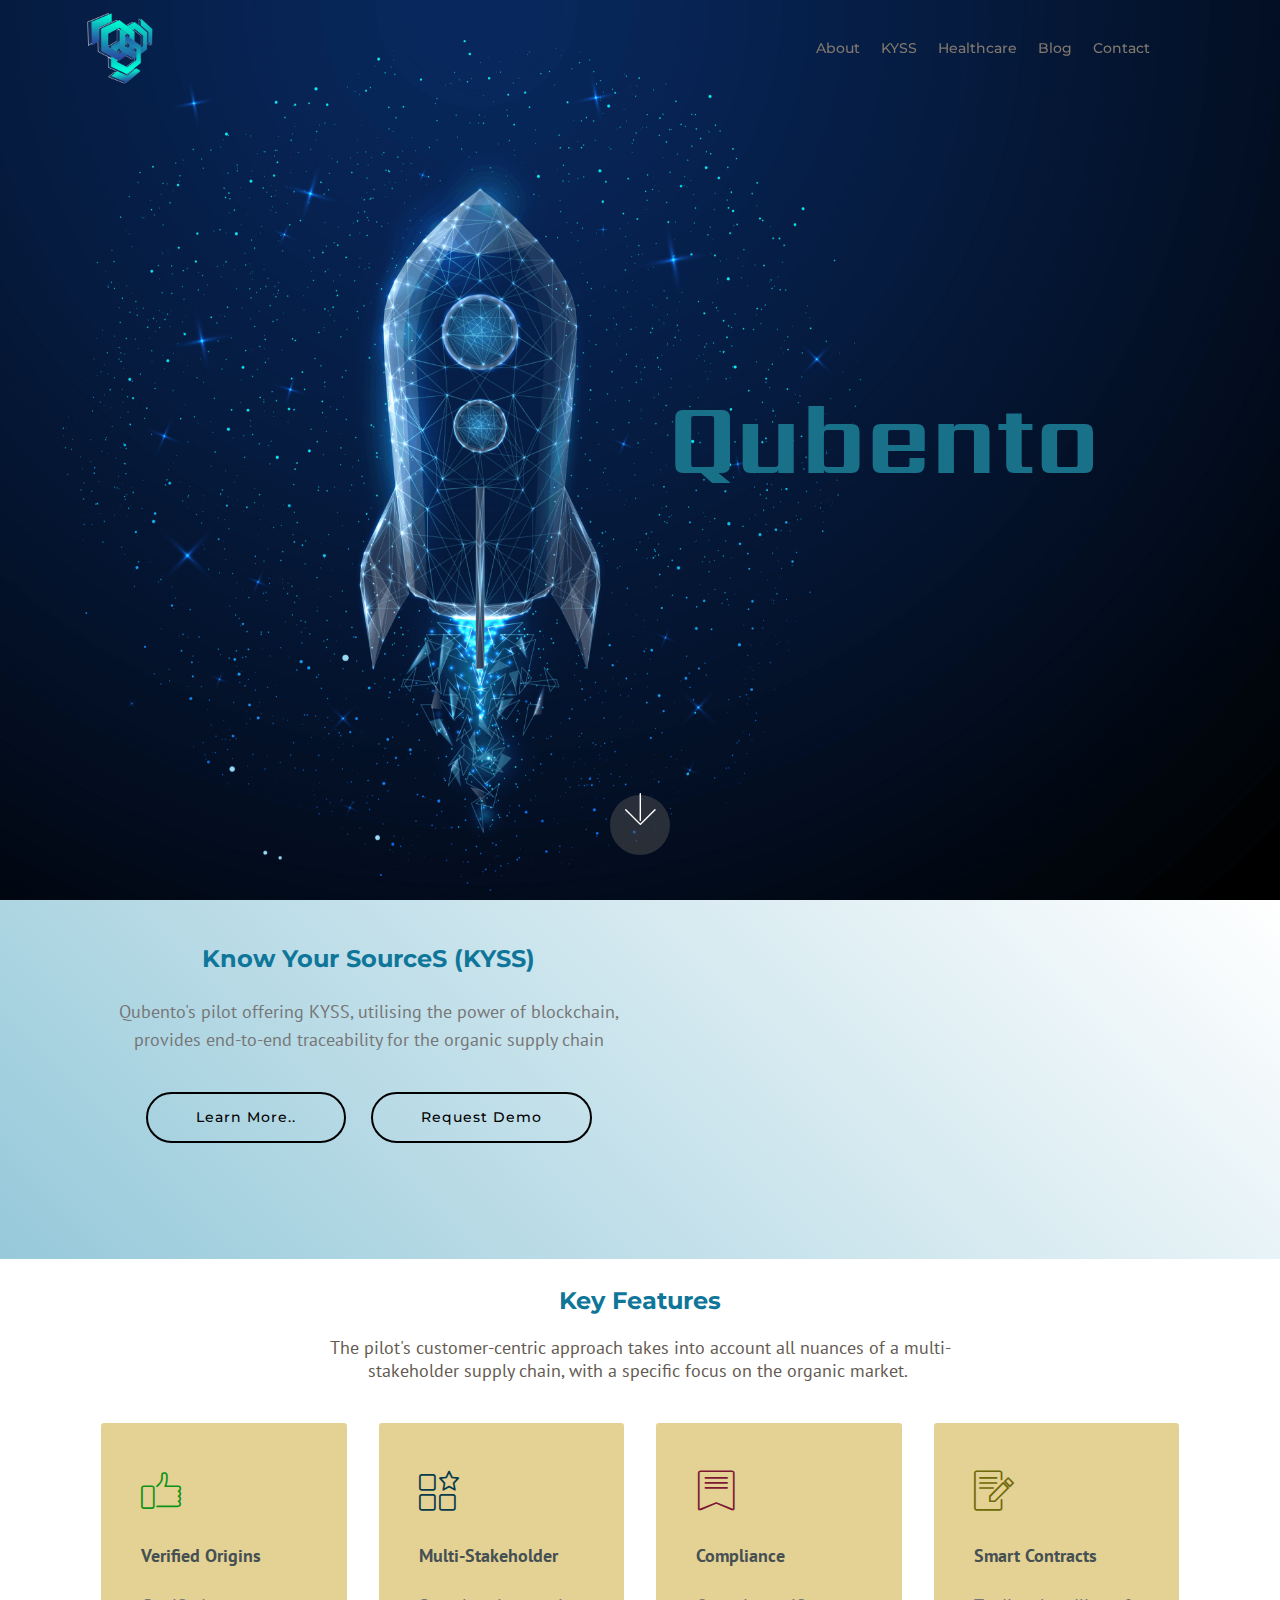
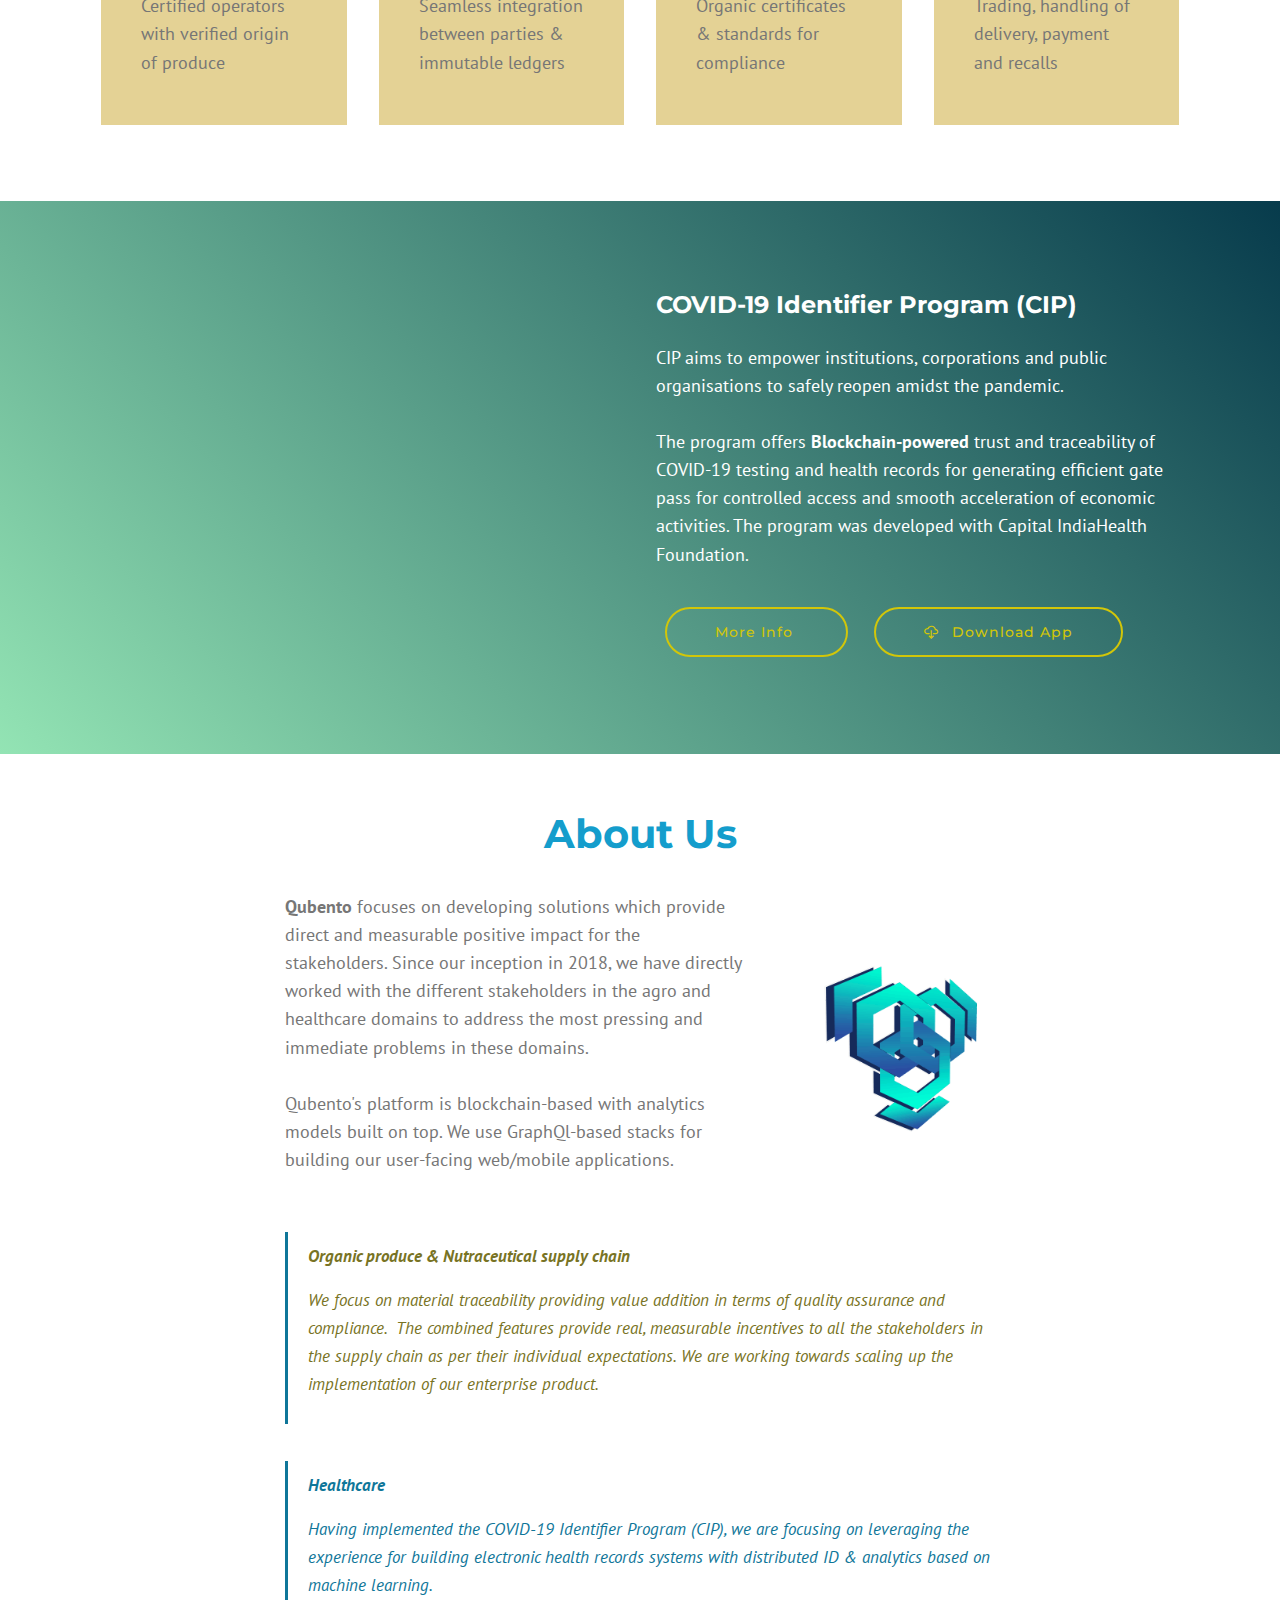
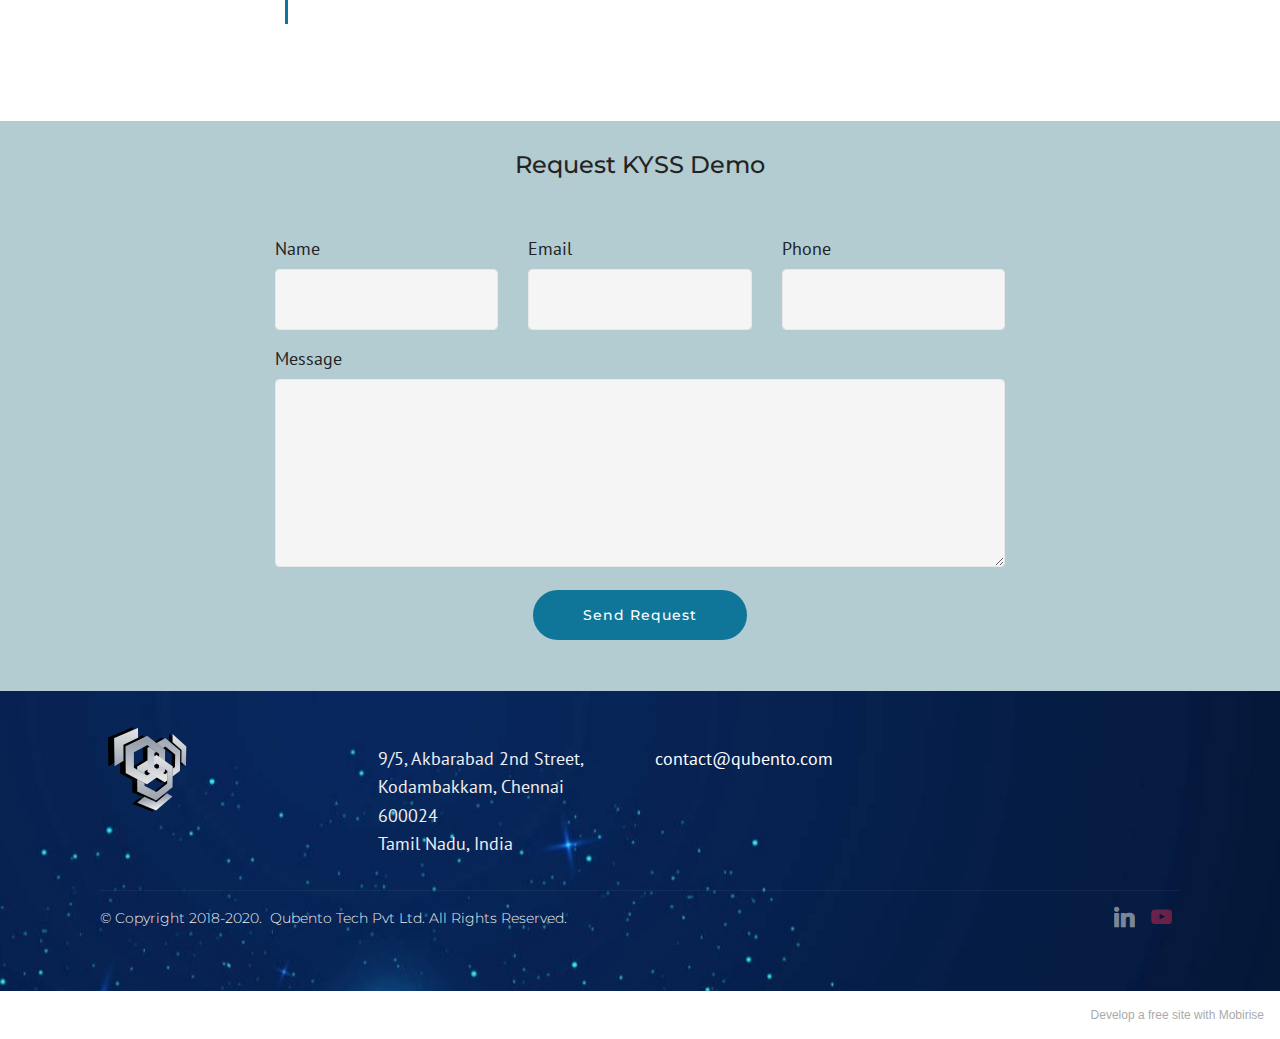
==== commit 4986bc08: "create github pages" ====
--- a/index.html
+++ b/index.html
@@ -126,7 +126,7 @@
     <div class="container">
         <div class="media-container-row">
             <div class="title col-12 col-md-8">
-                <h2 class="align-center mbr-bold mbr-white pb-3 mbr-fonts-style display-5">KEY FEATURES</h2>
+                <h2 class="align-center mbr-bold mbr-white pb-3 mbr-fonts-style display-5">Key Features</h2>
                 <h3 class="mbr-section-subtitle align-center mbr-light mbr-white pb-3 mbr-fonts-style display-7">The pilot's customer-centric approach takes into account all nuances of a multi-stakeholder supply chain, with a specific focus on the organic market.&nbsp;</h3>
                 
                 
@@ -145,7 +145,7 @@
 
             <div class="card p-3 col-12 col-md-6 col-lg-3">
                 <div class="card-img pb-3">
-                    <span class="mbr-iconfont mbri-like" style="color: rgb(14, 147, 24); fill: rgb(14, 147, 24); font-size: 50px;"></span>
+                    <span class="mbr-iconfont mbri-like" style="color: rgb(14, 147, 24); fill: rgb(14, 147, 24); font-size: 40px;"></span>
                 </div>
                 <div class="card-box">
                     <h4 class="card-title py-3 mbr-fonts-style display-7"><strong>Verified Origins</strong></h4>
@@ -156,7 +156,7 @@
 
             <div class="card p-3 col-12 col-md-6 col-lg-3">
                 <div class="card-img pb-3">
-                    <span class="mbr-iconfont mbri-features" style="color: rgb(7, 59, 76); fill: rgb(7, 59, 76); font-size: 50px;"></span>
+                    <span class="mbr-iconfont mbri-features" style="color: rgb(7, 59, 76); fill: rgb(7, 59, 76); font-size: 40px;"></span>
                 </div>
                 <div class="card-box">
                     <h4 class="card-title py-3 mbr-fonts-style display-7"><strong>
@@ -170,7 +170,7 @@
 
             <div class="card p-3 col-12 col-md-6 col-lg-3">
                 <div class="card-img pb-3">
-                    <span class="mbr-iconfont mbri-bookmark" style="color: rgb(127, 25, 51); fill: rgb(127, 25, 51); font-size: 50px;"></span>
+                    <span class="mbr-iconfont mbri-bookmark" style="color: rgb(127, 25, 51); fill: rgb(127, 25, 51); font-size: 40px;"></span>
                 </div>
                 <div class="card-box">
                     <h4 class="card-title py-3 mbr-fonts-style display-7"><strong>
@@ -182,7 +182,7 @@
 
             <div class="card p-3 col-12 col-md-6 col-lg-3">
                 <div class="card-img pb-3">
-                    <span class="mbr-iconfont mbri-edit" style="color: rgb(112, 105, 8); fill: rgb(112, 105, 8); font-size: 50px;"></span>
+                    <span class="mbr-iconfont mbri-edit" style="color: rgb(112, 105, 8); fill: rgb(112, 105, 8); font-size: 40px;"></span>
                 </div>
                 <div class="card-box">
                     <h4 class="card-title py-3 mbr-fonts-style display-7"><strong>Smart Contracts</strong></h4>
@@ -246,7 +246,7 @@
         <div class="media-container-row">
             <div class="col-12 col-md-8">
                 <div class="media-container-row">
-                    <div class="mbr-figure" style="width: 60%;">
+                    <div class="mbr-figure" style="width: 50%;">
                       <a href="https://www.linkedin.com/company/14444969/" target="_blank"><img src="assets/images/logo-transparent-tr-240x240.png" alt="qb_logo"></a>  
                     </div>
                     <div class="media-content">
@@ -304,7 +304,7 @@
         <div class="row justify-content-center">
             <div class="media-container-column col-lg-8" data-form-type="formoid">
                 <!---Formbuilder Form--->
-                <form action="https://mobirise.eu/" method="POST" class="mbr-form form-with-styler" data-form-title="Mobirise Form"><input type="hidden" name="email" data-form-email="true" value="Utx4Qz6qeH5LfRgDYQk4fLcHAbO6xFRTv7dG+J3JRhV7TA4cEOUbIX7hgL9xQOewnxdK8pZfdDt6cBOd5xeCHbrR/3L+5QthvKchTye3q56xKho51k9MBqqrOCNfUGl7">
+                <form action="https://mobirise.eu/" method="POST" class="mbr-form form-with-styler" data-form-title="Mobirise Form"><input type="hidden" name="email" data-form-email="true" value="Fv0WAl2TcZ6TL4Gw0QTg+8UQI/dUyeU+HLyXtsvAM0Ivo9pxiG+daByiaHAg0QdaNlIVicJtvR8Dv2dPZbkwW2XHGXTapKnkuT7FpcA6zqEOCs+lZP28kWmzy7DHYapd">
                     <div class="row">
                         <div hidden="hidden" data-form-alert="" class="alert alert-success col-12">Thanks for filling out the form!</div>
                         <div hidden="hidden" data-form-alert-danger="" class="alert alert-danger col-12">
@@ -396,7 +396,7 @@
             </div>
         </div>
     </div>
-</section><section style="background-color: #fff; font-family: -apple-system, BlinkMacSystemFont, 'Segoe UI', 'Roboto', 'Helvetica Neue', Arial, sans-serif; color:#aaa; font-size:12px; padding: 0; align-items: center; display: flex;"><a href="https://mobirise.site/a" style="flex: 1 1; height: 3rem; padding-left: 1rem;"></a><p style="flex: 0 0 auto; margin:0; padding-right:1rem;">How to design a website - <a href="https://mobirise.site/x" style="color:#aaa;">Go here</a></p></section><script src="assets/web/assets/jquery/jquery.min.js"></script>  <script src="assets/popper/popper.min.js"></script>  <script src="assets/bootstrap/js/bootstrap.min.js"></script>  <script src="assets/tether/tether.min.js"></script>  <script src="assets/smoothscroll/smooth-scroll.js"></script>  <script src="assets/dropdown/js/nav-dropdown.js"></script>  <script src="assets/dropdown/js/navbar-dropdown.js"></script>  <script src="assets/touchswipe/jquery.touch-swipe.min.js"></script>  <script src="assets/parallax/jarallax.min.js"></script>  <script src="assets/theme/js/script.js"></script>  <script src="assets/formoid/formoid.min.js"></script>  
+</section><section style="background-color: #fff; font-family: -apple-system, BlinkMacSystemFont, 'Segoe UI', 'Roboto', 'Helvetica Neue', Arial, sans-serif; color:#aaa; font-size:12px; padding: 0; align-items: center; display: flex;"><a href="https://mobirise.site/n" style="flex: 1 1; height: 3rem; padding-left: 1rem;"></a><p style="flex: 0 0 auto; margin:0; padding-right:1rem;">Develop a free site with <a href="https://mobirise.site/z" style="color:#aaa;">Mobirise</a></p></section><script src="assets/web/assets/jquery/jquery.min.js"></script>  <script src="assets/popper/popper.min.js"></script>  <script src="assets/bootstrap/js/bootstrap.min.js"></script>  <script src="assets/tether/tether.min.js"></script>  <script src="assets/smoothscroll/smooth-scroll.js"></script>  <script src="assets/dropdown/js/nav-dropdown.js"></script>  <script src="assets/dropdown/js/navbar-dropdown.js"></script>  <script src="assets/touchswipe/jquery.touch-swipe.min.js"></script>  <script src="assets/parallax/jarallax.min.js"></script>  <script src="assets/theme/js/script.js"></script>  <script src="assets/formoid/formoid.min.js"></script>  
   
   
  <div id="scrollToTop" class="scrollToTop mbr-arrow-up"><a style="text-align: center;"><i class="mbr-arrow-up-icon mbr-arrow-up-icon-cm cm-icon cm-icon-smallarrow-up"></i></a></div>
--- a/assets/mobirise/css/mbr-additional.css
+++ b/assets/mobirise/css/mbr-additional.css
@@ -1134,7 +1134,7 @@
 }
 .cid-rufG4IGo2U .card-img {
   text-align: left;
-  background-color: #b2ccd2;
+  background-color: #e4d295;
   border-bottom-right-radius: 0;
   border-bottom-left-radius: 0;
   padding: 3rem 2.5rem 0 2.5rem;
@@ -1145,7 +1145,7 @@
 }
 .cid-rufG4IGo2U .card-box {
   padding: 0rem 2.5rem 3rem 2.5rem;
-  background-color: #b2ccd2;
+  background-color: #e4d295;
 }
 .cid-rufG4IGo2U .card-title,
 .cid-rufG4IGo2U .card-img {
--- a/assets/mobirise/css/mbr-additional.css
+++ b/assets/mobirise/css/mbr-additional.css
@@ -1134,7 +1134,7 @@
 }
 .cid-rufG4IGo2U .card-img {
   text-align: left;
-  background-color: #b2ccd2;
+  background-color: #e4d295;
   border-bottom-right-radius: 0;
   border-bottom-left-radius: 0;
   padding: 3rem 2.5rem 0 2.5rem;
@@ -1145,7 +1145,7 @@
 }
 .cid-rufG4IGo2U .card-box {
   padding: 0rem 2.5rem 3rem 2.5rem;
-  background-color: #b2ccd2;
+  background-color: #e4d295;
 }
 .cid-rufG4IGo2U .card-title,
 .cid-rufG4IGo2U .card-img {
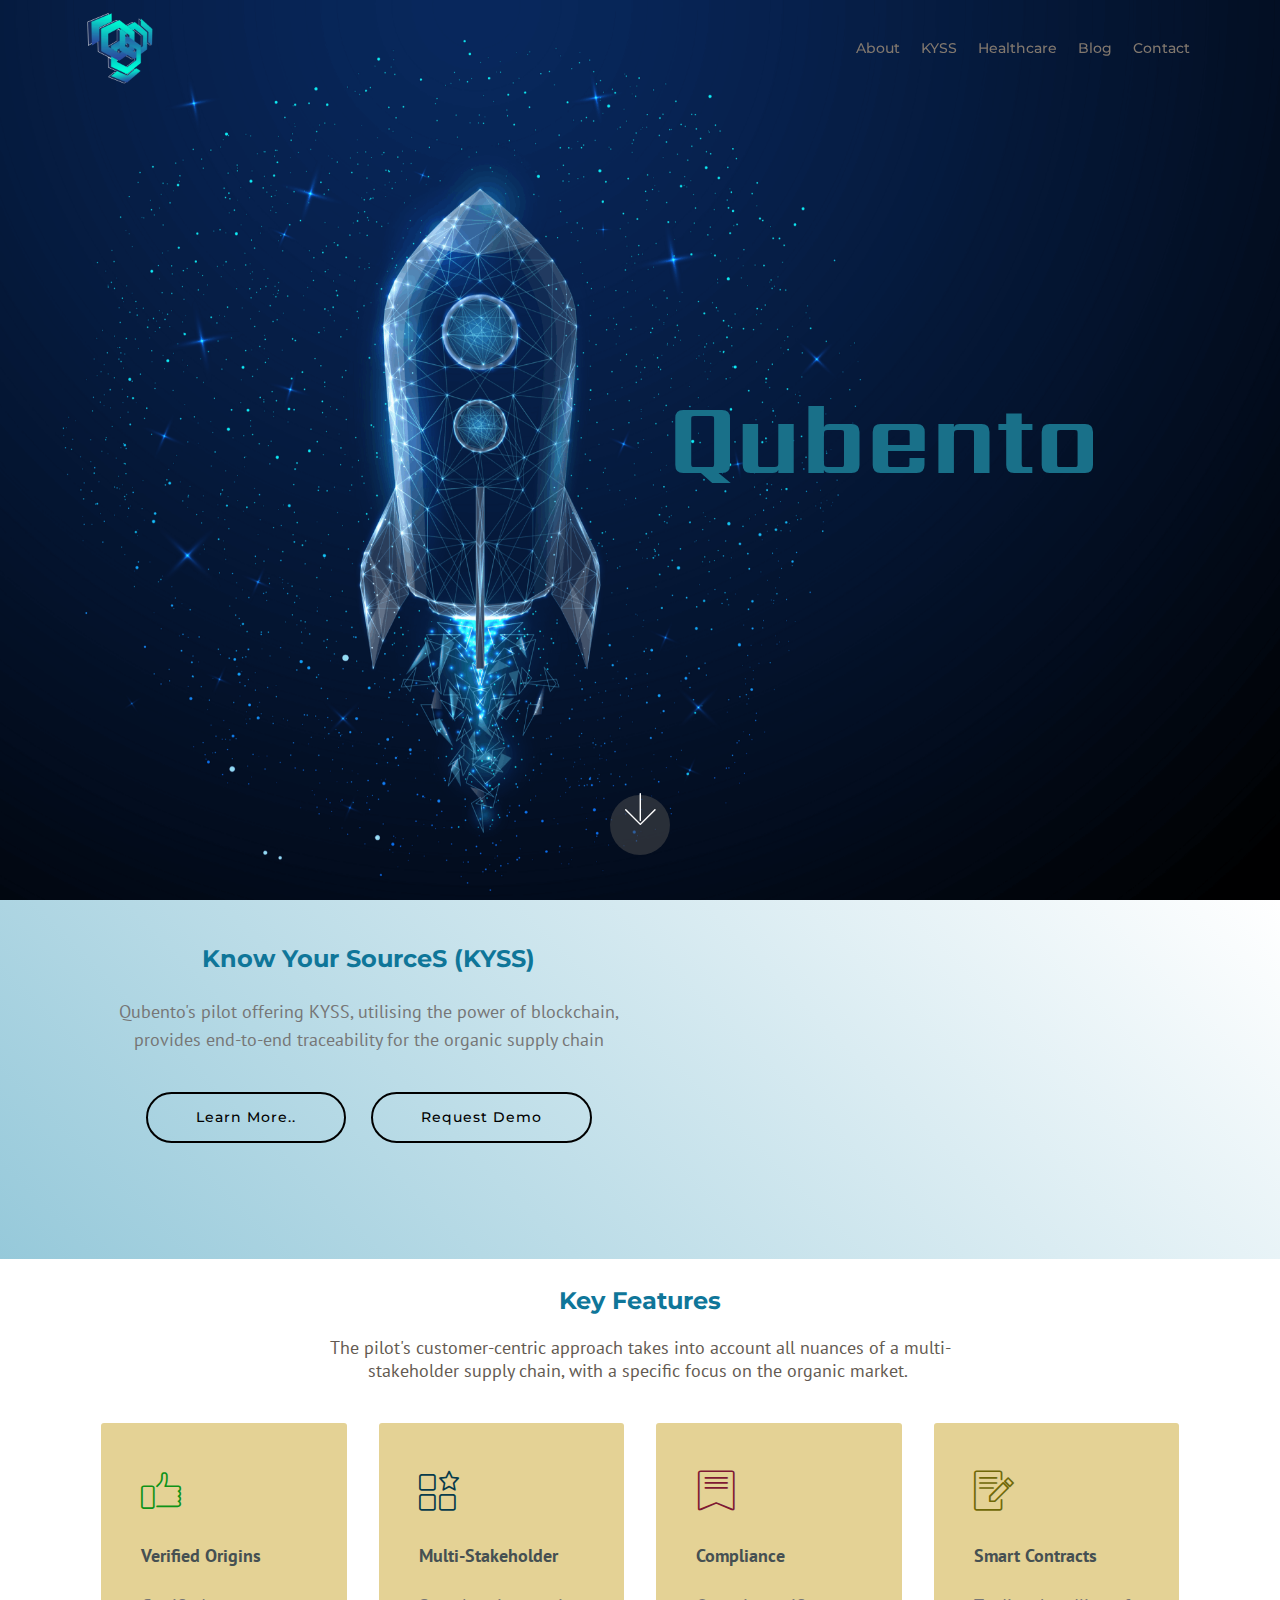
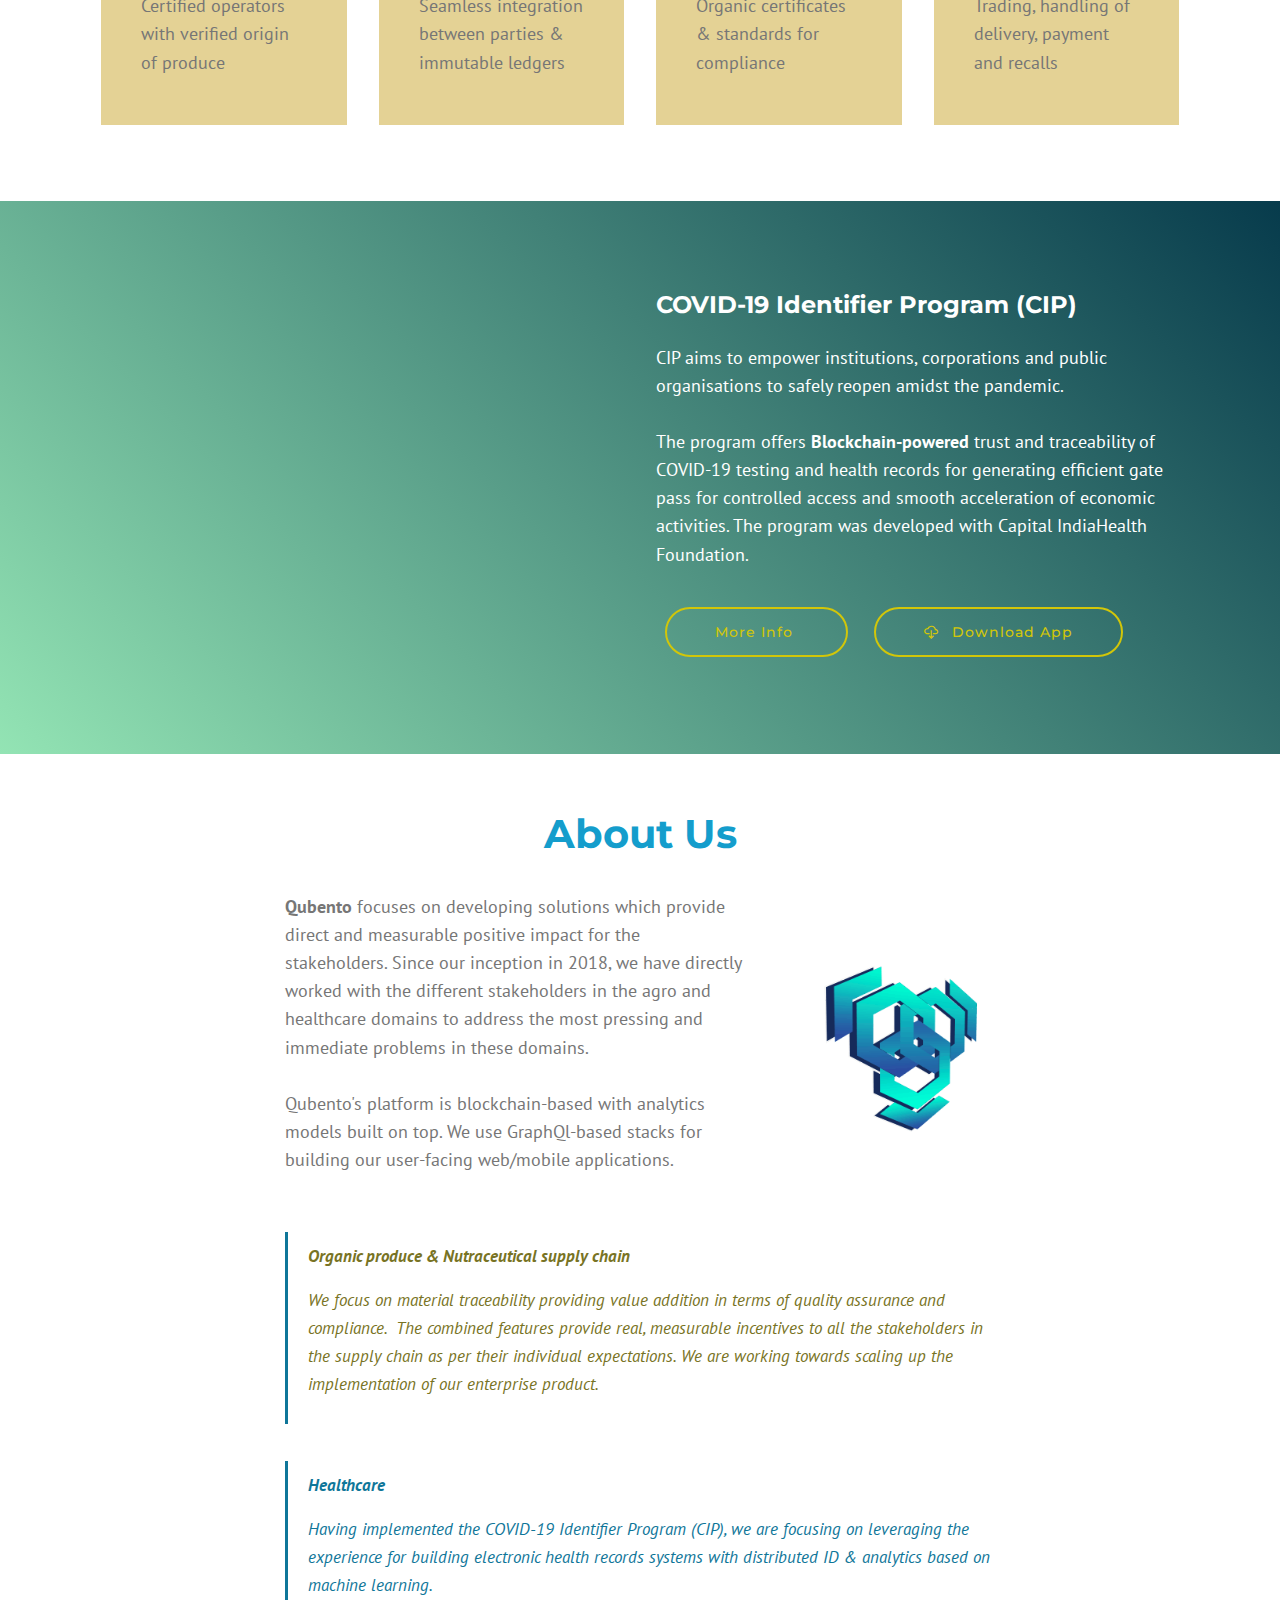
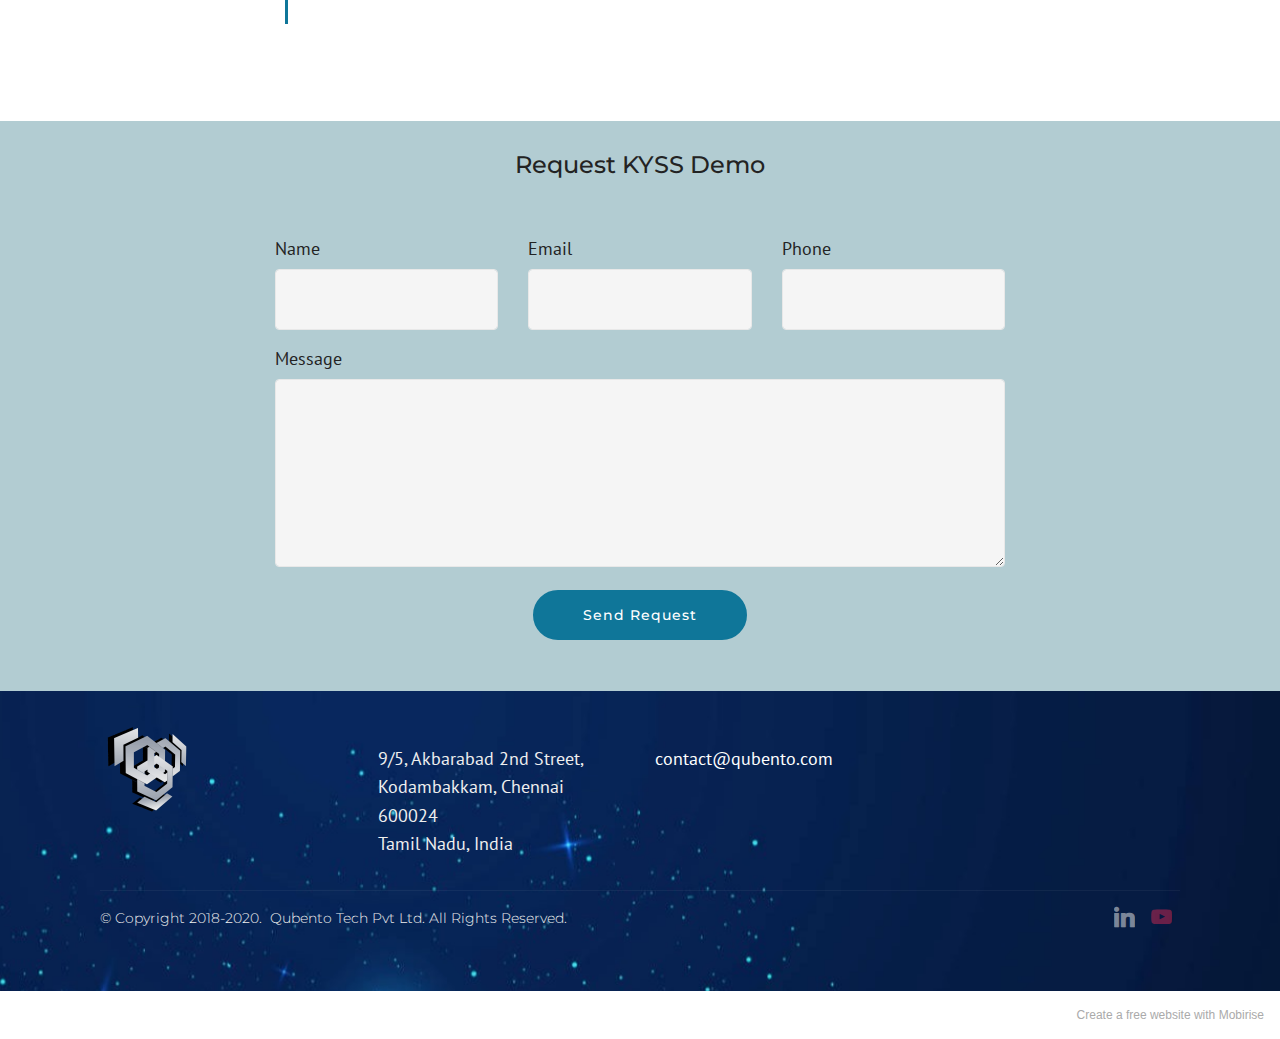
==== commit 995f8229: "create github pages" ====
--- a/index.html
+++ b/index.html
@@ -63,7 +63,7 @@
                 <li class="nav-item">
                     <a class="nav-link link text-info display-4" href="https://mobirise.com">
                         </a>
-                </li><li class="nav-item"><a class="nav-link link text-info text-primary display-4" href="index.html#content4-18">&nbsp; &nbsp; &nbsp; &nbsp; &nbsp; &nbsp; &nbsp; &nbsp; &nbsp; &nbsp; &nbsp; &nbsp; &nbsp; &nbsp; &nbsp; &nbsp; &nbsp; <strong>&nbsp;</strong>About</a></li><li class="nav-item"><a class="nav-link link text-info text-primary display-4" href="index.html#header7-k">KYSS</a></li><li class="nav-item"><a class="nav-link link text-info text-primary display-4" href="index.html#header7-12">Healthcare</a></li><li class="nav-item"><a class="nav-link link text-info text-primary display-4" href="https://medium.com/@qubento" target="_blank">Blog</a></li><li class="nav-item"><a class="nav-link link text-info text-primary display-4" href="index.html#footer1-7">Contact &nbsp; &nbsp; &nbsp; &nbsp; &nbsp;</a></li></ul>
+                </li><li class="nav-item"><a class="nav-link link text-info text-primary display-4" href="index.html#content4-18">About</a></li><li class="nav-item"><a class="nav-link link text-info text-primary display-4" href="index.html#header7-k">KYSS</a></li><li class="nav-item"><a class="nav-link link text-info text-primary display-4" href="index.html#header7-12">Healthcare</a></li><li class="nav-item"><a class="nav-link link text-info text-primary display-4" href="https://medium.com/@qubento" target="_blank">Blog</a></li><li class="nav-item"><a class="nav-link link text-info text-primary display-4" href="index.html#footer1-7" target="_blank">Contact</a></li></ul>
             
         </div>
     </nav>
@@ -304,7 +304,7 @@
         <div class="row justify-content-center">
             <div class="media-container-column col-lg-8" data-form-type="formoid">
                 <!---Formbuilder Form--->
-                <form action="https://mobirise.eu/" method="POST" class="mbr-form form-with-styler" data-form-title="Mobirise Form"><input type="hidden" name="email" data-form-email="true" value="Fv0WAl2TcZ6TL4Gw0QTg+8UQI/dUyeU+HLyXtsvAM0Ivo9pxiG+daByiaHAg0QdaNlIVicJtvR8Dv2dPZbkwW2XHGXTapKnkuT7FpcA6zqEOCs+lZP28kWmzy7DHYapd">
+                <form action="https://mobirise.eu/" method="POST" class="mbr-form form-with-styler" data-form-title="Mobirise Form"><input type="hidden" name="email" data-form-email="true" value="td2OJs1iaozli6qHbwSo0eRC8PBI72seOBw5ICa0GIIpqvdCpBufotKCfHsR8HNc6zPbAwCoHepj8/HSfY/JbxEI/zdleNXzCElpoMRkjH/LQykM2+op+0hNIaV+PLDx">
                     <div class="row">
                         <div hidden="hidden" data-form-alert="" class="alert alert-success col-12">Thanks for filling out the form!</div>
                         <div hidden="hidden" data-form-alert-danger="" class="alert alert-danger col-12">
@@ -396,7 +396,7 @@
             </div>
         </div>
     </div>
-</section><section style="background-color: #fff; font-family: -apple-system, BlinkMacSystemFont, 'Segoe UI', 'Roboto', 'Helvetica Neue', Arial, sans-serif; color:#aaa; font-size:12px; padding: 0; align-items: center; display: flex;"><a href="https://mobirise.site/n" style="flex: 1 1; height: 3rem; padding-left: 1rem;"></a><p style="flex: 0 0 auto; margin:0; padding-right:1rem;">Develop a free site with <a href="https://mobirise.site/z" style="color:#aaa;">Mobirise</a></p></section><script src="assets/web/assets/jquery/jquery.min.js"></script>  <script src="assets/popper/popper.min.js"></script>  <script src="assets/bootstrap/js/bootstrap.min.js"></script>  <script src="assets/tether/tether.min.js"></script>  <script src="assets/smoothscroll/smooth-scroll.js"></script>  <script src="assets/dropdown/js/nav-dropdown.js"></script>  <script src="assets/dropdown/js/navbar-dropdown.js"></script>  <script src="assets/touchswipe/jquery.touch-swipe.min.js"></script>  <script src="assets/parallax/jarallax.min.js"></script>  <script src="assets/theme/js/script.js"></script>  <script src="assets/formoid/formoid.min.js"></script>  
+</section><section style="background-color: #fff; font-family: -apple-system, BlinkMacSystemFont, 'Segoe UI', 'Roboto', 'Helvetica Neue', Arial, sans-serif; color:#aaa; font-size:12px; padding: 0; align-items: center; display: flex;"><a href="https://mobirise.site/m" style="flex: 1 1; height: 3rem; padding-left: 1rem;"></a><p style="flex: 0 0 auto; margin:0; padding-right:1rem;">Create a free website with <a href="https://mobirise.site/z" style="color:#aaa;">Mobirise</a></p></section><script src="assets/web/assets/jquery/jquery.min.js"></script>  <script src="assets/popper/popper.min.js"></script>  <script src="assets/bootstrap/js/bootstrap.min.js"></script>  <script src="assets/tether/tether.min.js"></script>  <script src="assets/smoothscroll/smooth-scroll.js"></script>  <script src="assets/dropdown/js/nav-dropdown.js"></script>  <script src="assets/dropdown/js/navbar-dropdown.js"></script>  <script src="assets/touchswipe/jquery.touch-swipe.min.js"></script>  <script src="assets/parallax/jarallax.min.js"></script>  <script src="assets/theme/js/script.js"></script>  <script src="assets/formoid/formoid.min.js"></script>  
   
   
  <div id="scrollToTop" class="scrollToTop mbr-arrow-up"><a style="text-align: center;"><i class="mbr-arrow-up-icon mbr-arrow-up-icon-cm cm-icon cm-icon-smallarrow-up"></i></a></div>
--- a/assets/mobirise/css/mbr-additional.css
+++ b/assets/mobirise/css/mbr-additional.css
@@ -1073,7 +1073,7 @@
 }
 .cid-qTkzRZLJNu .nav-link:hover,
 .cid-qTkzRZLJNu .dropdown-item:hover {
-  color: #0f7699 !important;
+  color: #55b4d4 !important;
 }
 .cid-qTkA127IK8 {
   background-image: url("../../../assets/images/rsz-istock-1203541582-converted-2000x1450.png");
@@ -1724,7 +1724,7 @@
 }
 .cid-ru8uK9vUYm .nav-link:hover,
 .cid-ru8uK9vUYm .dropdown-item:hover {
-  color: #0f7699 !important;
+  color: #55b4d4 !important;
 }
 .cid-ru8uK9ZOLr {
   background-image: url("../../../assets/images/istock-qubento-bg1a-2000x1120.png");
--- a/assets/mobirise/css/mbr-additional.css
+++ b/assets/mobirise/css/mbr-additional.css
@@ -1073,7 +1073,7 @@
 }
 .cid-qTkzRZLJNu .nav-link:hover,
 .cid-qTkzRZLJNu .dropdown-item:hover {
-  color: #0f7699 !important;
+  color: #55b4d4 !important;
 }
 .cid-qTkA127IK8 {
   background-image: url("../../../assets/images/rsz-istock-1203541582-converted-2000x1450.png");
@@ -1724,7 +1724,7 @@
 }
 .cid-ru8uK9vUYm .nav-link:hover,
 .cid-ru8uK9vUYm .dropdown-item:hover {
-  color: #0f7699 !important;
+  color: #55b4d4 !important;
 }
 .cid-ru8uK9ZOLr {
   background-image: url("../../../assets/images/istock-qubento-bg1a-2000x1120.png");
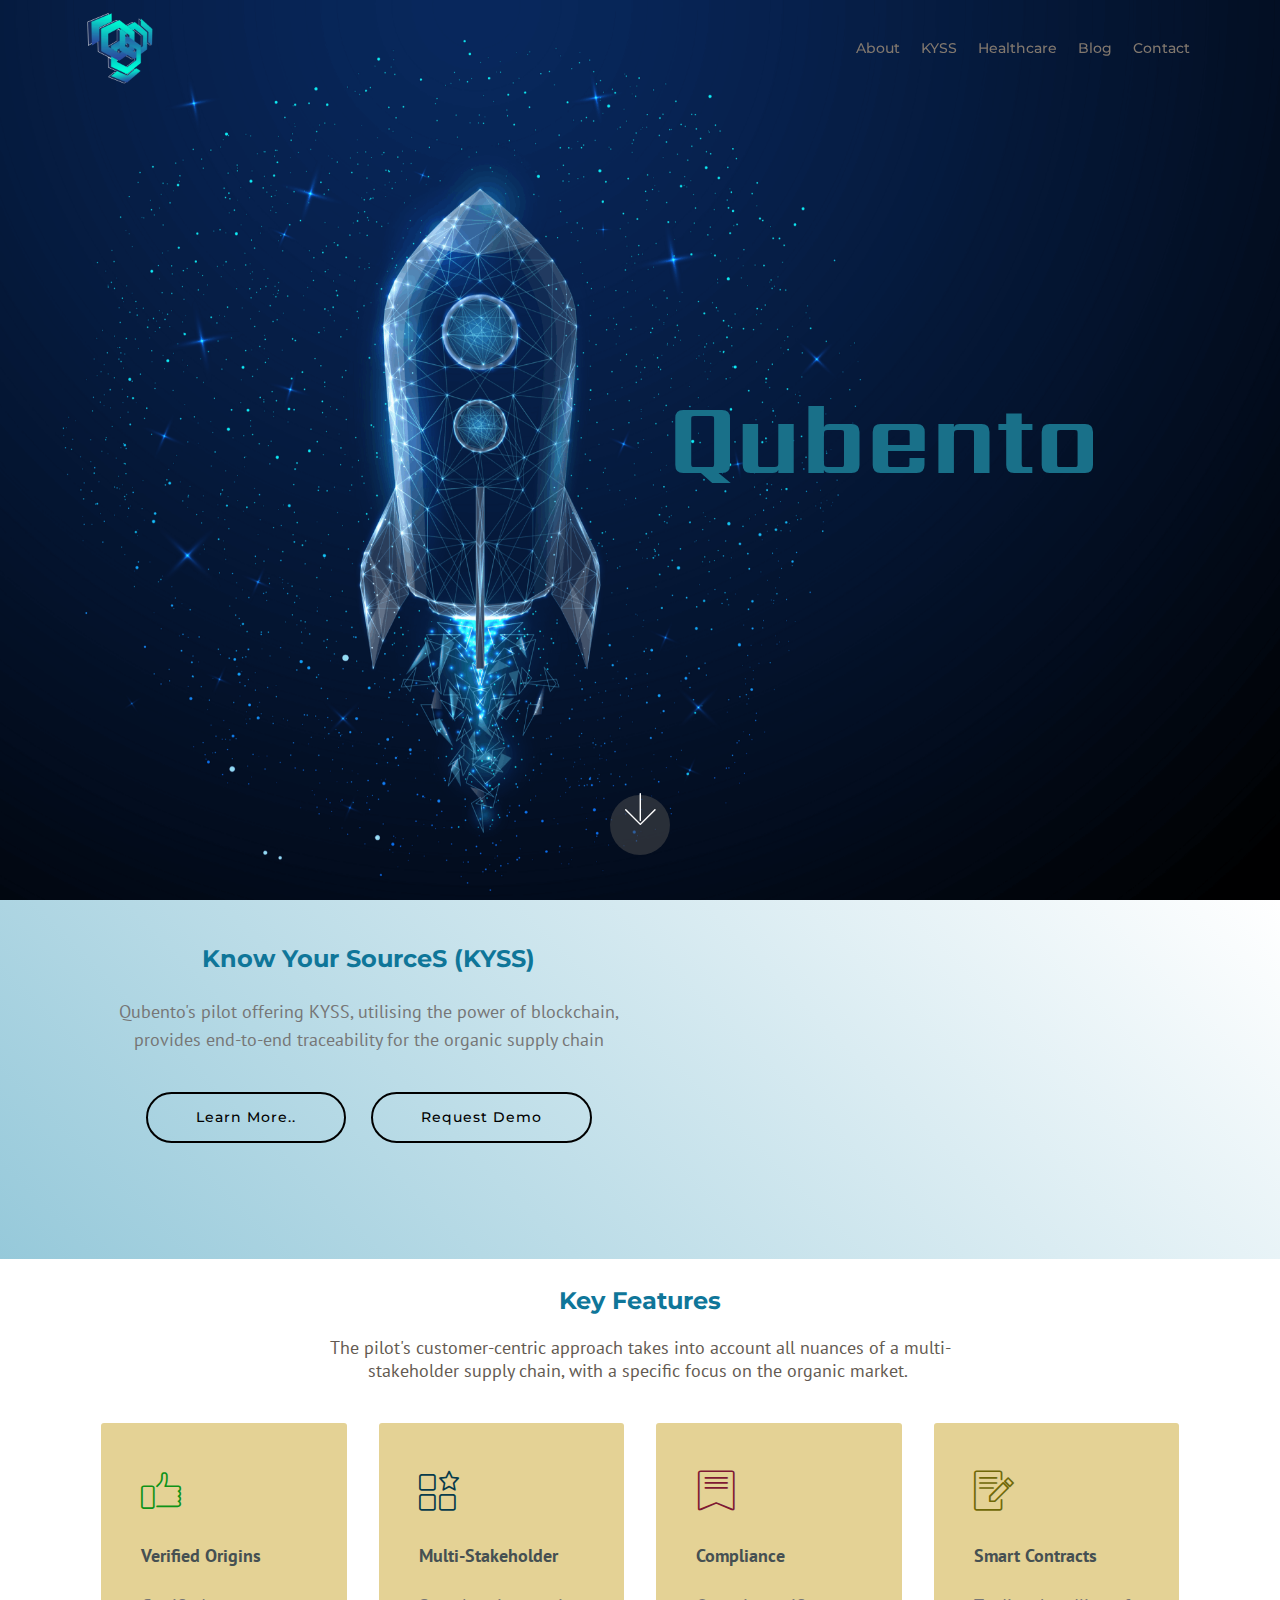
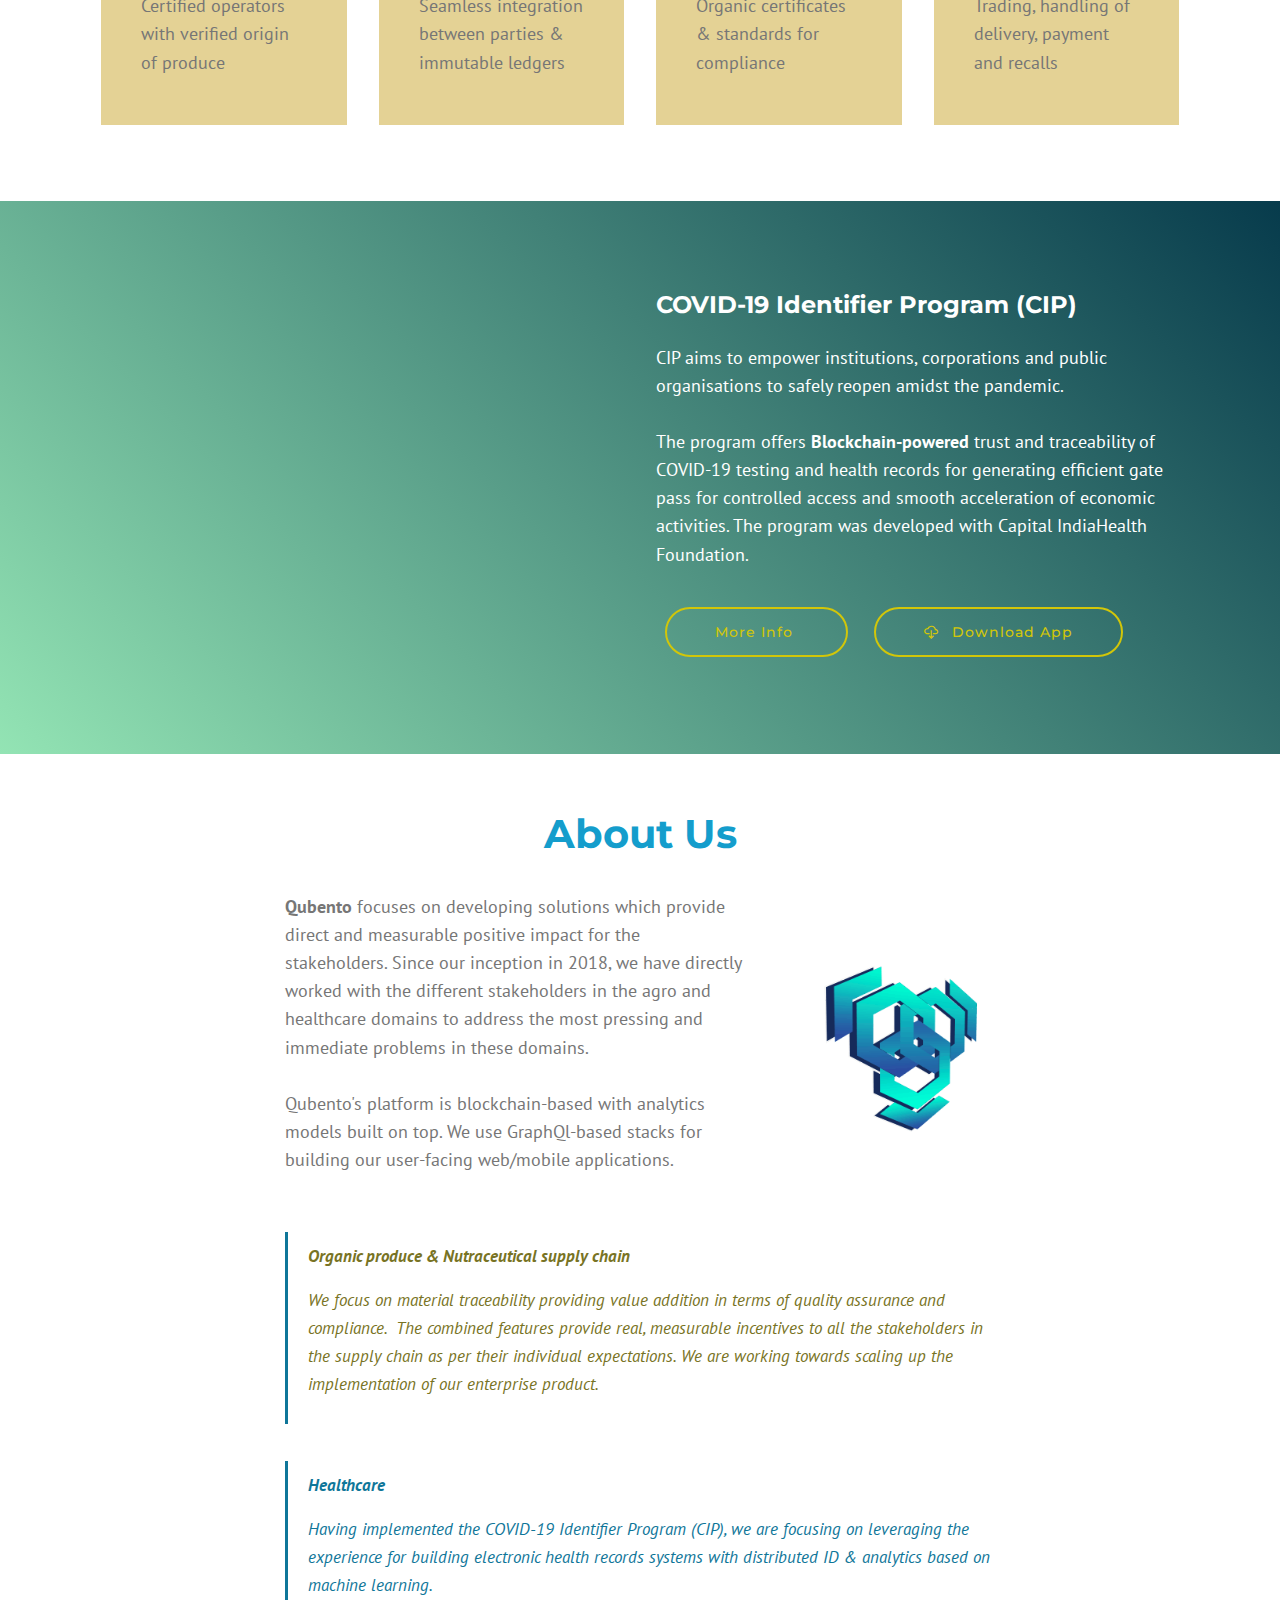
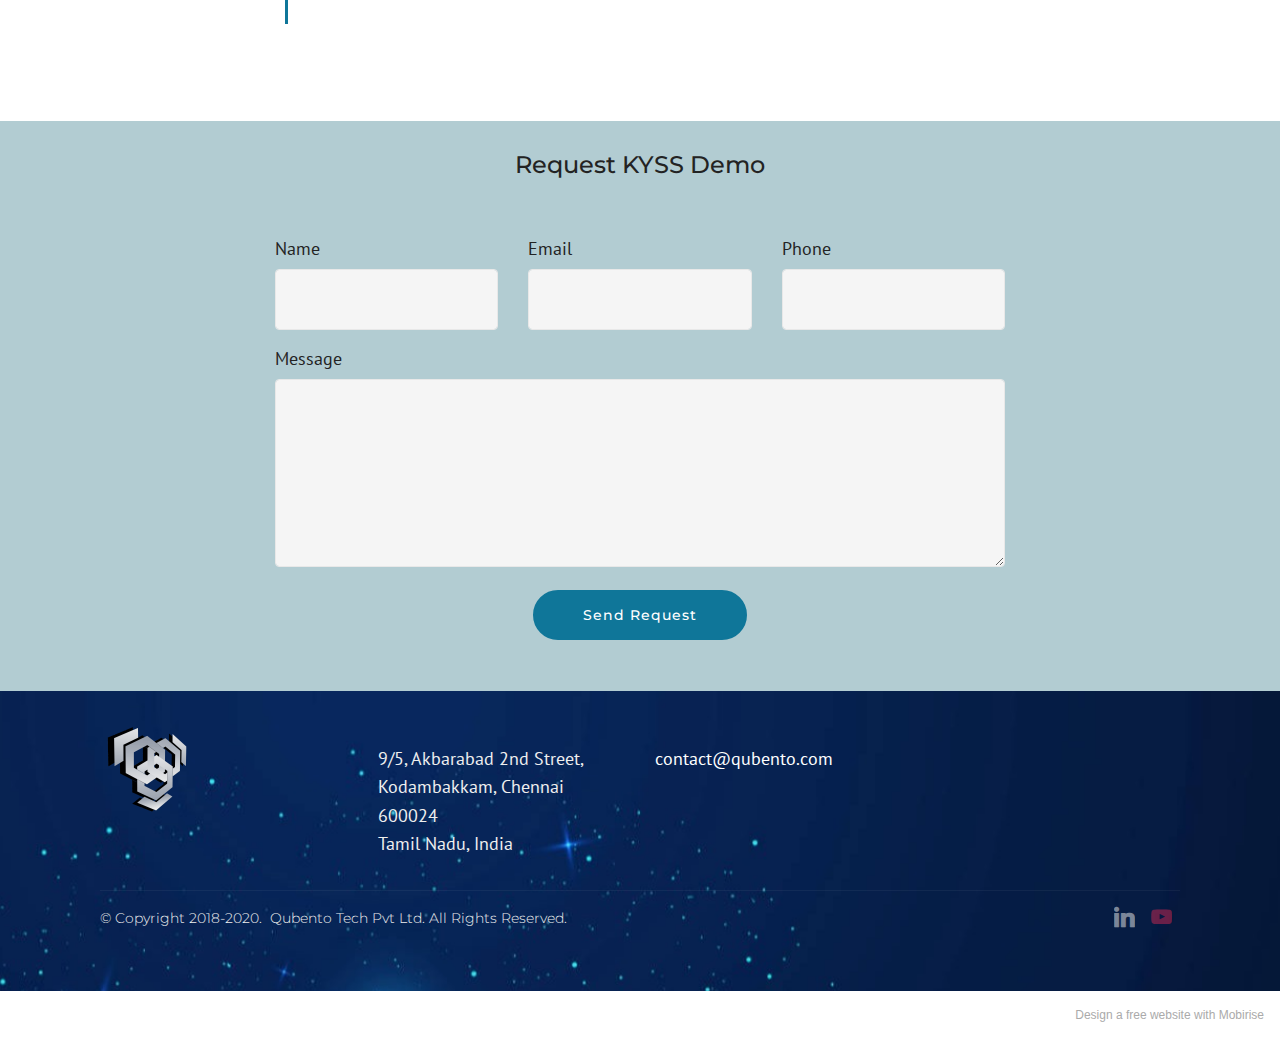
==== commit a34d64c0: "create github pages" ====
--- a/index.html
+++ b/index.html
@@ -304,7 +304,7 @@
         <div class="row justify-content-center">
             <div class="media-container-column col-lg-8" data-form-type="formoid">
                 <!---Formbuilder Form--->
-                <form action="https://mobirise.eu/" method="POST" class="mbr-form form-with-styler" data-form-title="Mobirise Form"><input type="hidden" name="email" data-form-email="true" value="td2OJs1iaozli6qHbwSo0eRC8PBI72seOBw5ICa0GIIpqvdCpBufotKCfHsR8HNc6zPbAwCoHepj8/HSfY/JbxEI/zdleNXzCElpoMRkjH/LQykM2+op+0hNIaV+PLDx">
+                <form action="https://mobirise.eu/" method="POST" class="mbr-form form-with-styler" data-form-title="Mobirise Form"><input type="hidden" name="email" data-form-email="true" value="UYPELe+0SjO513oZjD1TXVEOeFgzpNremsX3YIaY/b36iRnCgDHxzub7LHex3+lmKph2Tamc/eWt0QZrlkZX/1hZVftYaUel6XGGEXRPULJMRtQC4XK2SNSENk81j58t">
                     <div class="row">
                         <div hidden="hidden" data-form-alert="" class="alert alert-success col-12">Thanks for filling out the form!</div>
                         <div hidden="hidden" data-form-alert-danger="" class="alert alert-danger col-12">
@@ -396,7 +396,7 @@
             </div>
         </div>
     </div>
-</section><section style="background-color: #fff; font-family: -apple-system, BlinkMacSystemFont, 'Segoe UI', 'Roboto', 'Helvetica Neue', Arial, sans-serif; color:#aaa; font-size:12px; padding: 0; align-items: center; display: flex;"><a href="https://mobirise.site/m" style="flex: 1 1; height: 3rem; padding-left: 1rem;"></a><p style="flex: 0 0 auto; margin:0; padding-right:1rem;">Create a free website with <a href="https://mobirise.site/z" style="color:#aaa;">Mobirise</a></p></section><script src="assets/web/assets/jquery/jquery.min.js"></script>  <script src="assets/popper/popper.min.js"></script>  <script src="assets/bootstrap/js/bootstrap.min.js"></script>  <script src="assets/tether/tether.min.js"></script>  <script src="assets/smoothscroll/smooth-scroll.js"></script>  <script src="assets/dropdown/js/nav-dropdown.js"></script>  <script src="assets/dropdown/js/navbar-dropdown.js"></script>  <script src="assets/touchswipe/jquery.touch-swipe.min.js"></script>  <script src="assets/parallax/jarallax.min.js"></script>  <script src="assets/theme/js/script.js"></script>  <script src="assets/formoid/formoid.min.js"></script>  
+</section><section style="background-color: #fff; font-family: -apple-system, BlinkMacSystemFont, 'Segoe UI', 'Roboto', 'Helvetica Neue', Arial, sans-serif; color:#aaa; font-size:12px; padding: 0; align-items: center; display: flex;"><a href="https://mobirise.site/g" style="flex: 1 1; height: 3rem; padding-left: 1rem;"></a><p style="flex: 0 0 auto; margin:0; padding-right:1rem;">Design a free website with <a href="https://mobirise.site/z" style="color:#aaa;">Mobirise</a></p></section><script src="assets/web/assets/jquery/jquery.min.js"></script>  <script src="assets/popper/popper.min.js"></script>  <script src="assets/bootstrap/js/bootstrap.min.js"></script>  <script src="assets/tether/tether.min.js"></script>  <script src="assets/smoothscroll/smooth-scroll.js"></script>  <script src="assets/dropdown/js/nav-dropdown.js"></script>  <script src="assets/dropdown/js/navbar-dropdown.js"></script>  <script src="assets/touchswipe/jquery.touch-swipe.min.js"></script>  <script src="assets/parallax/jarallax.min.js"></script>  <script src="assets/theme/js/script.js"></script>  <script src="assets/formoid/formoid.min.js"></script>  
   
   
  <div id="scrollToTop" class="scrollToTop mbr-arrow-up"><a style="text-align: center;"><i class="mbr-arrow-up-icon mbr-arrow-up-icon-cm cm-icon cm-icon-smallarrow-up"></i></a></div>
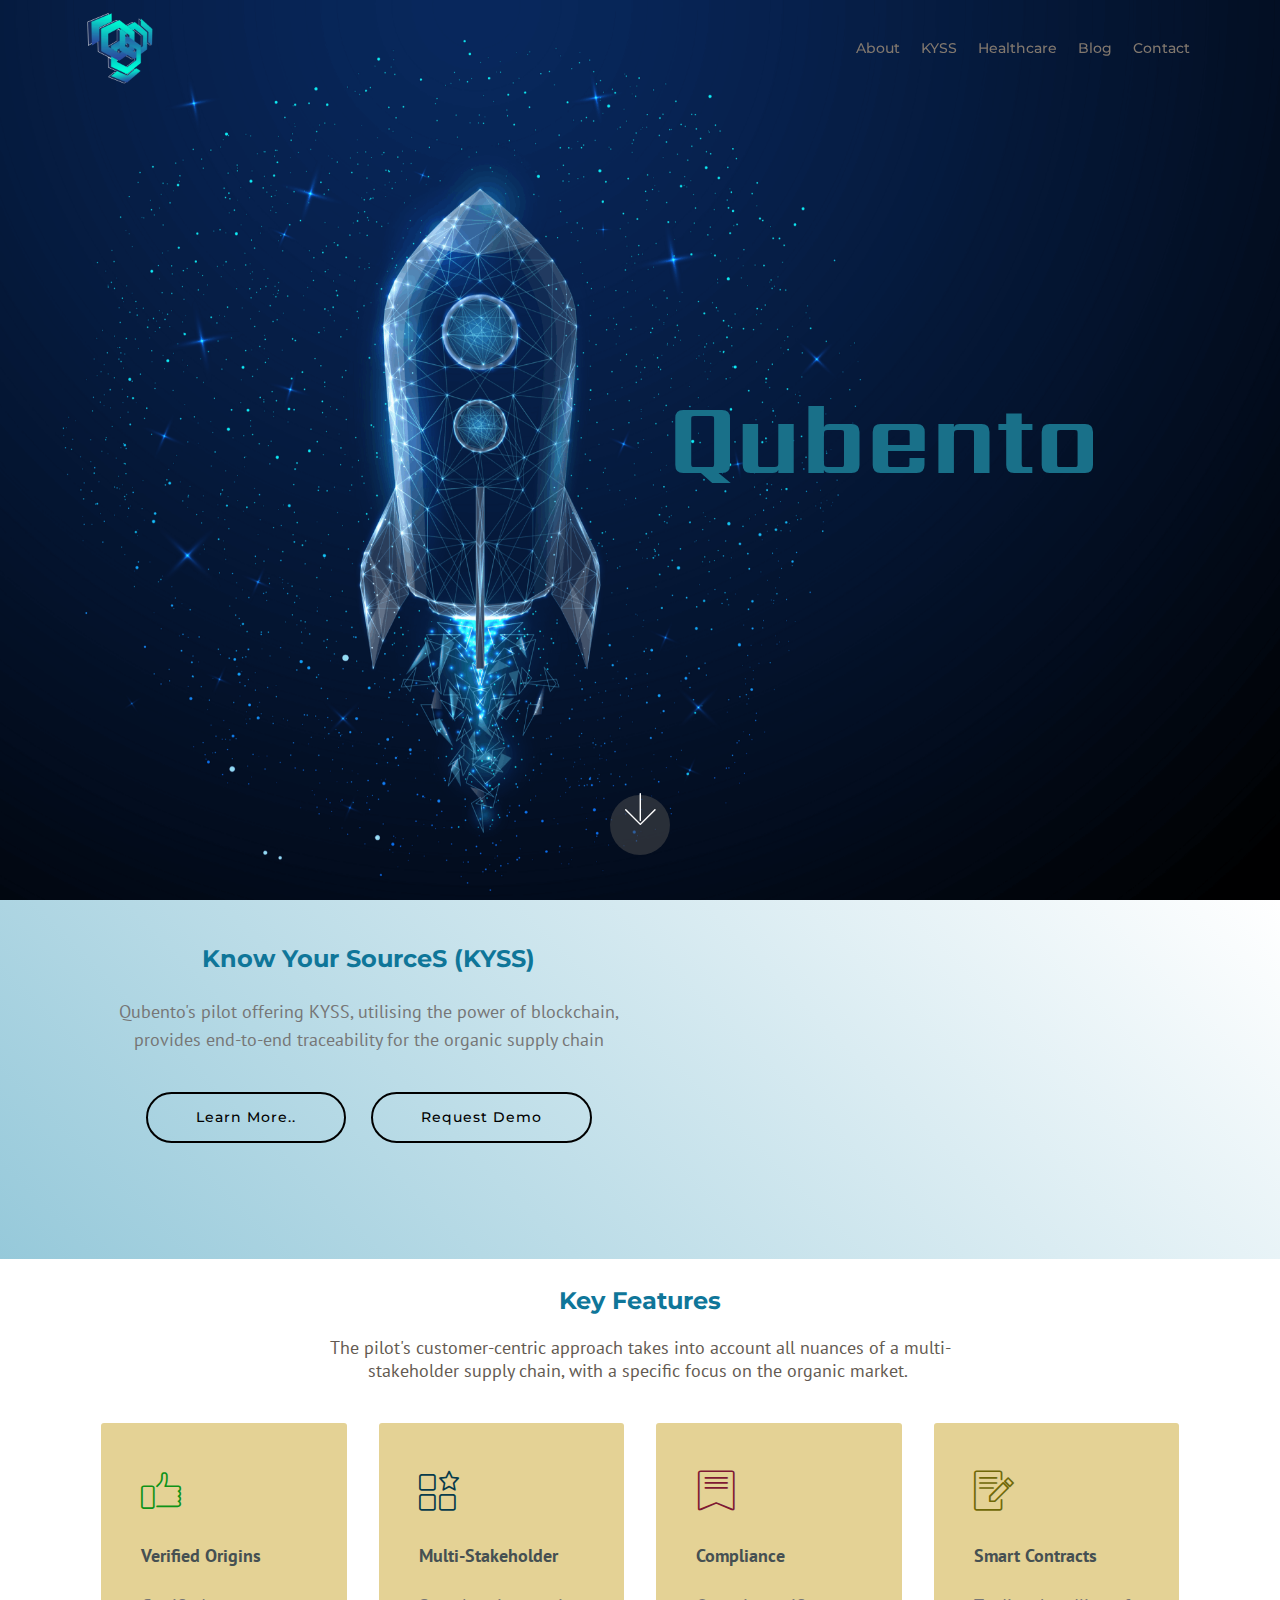
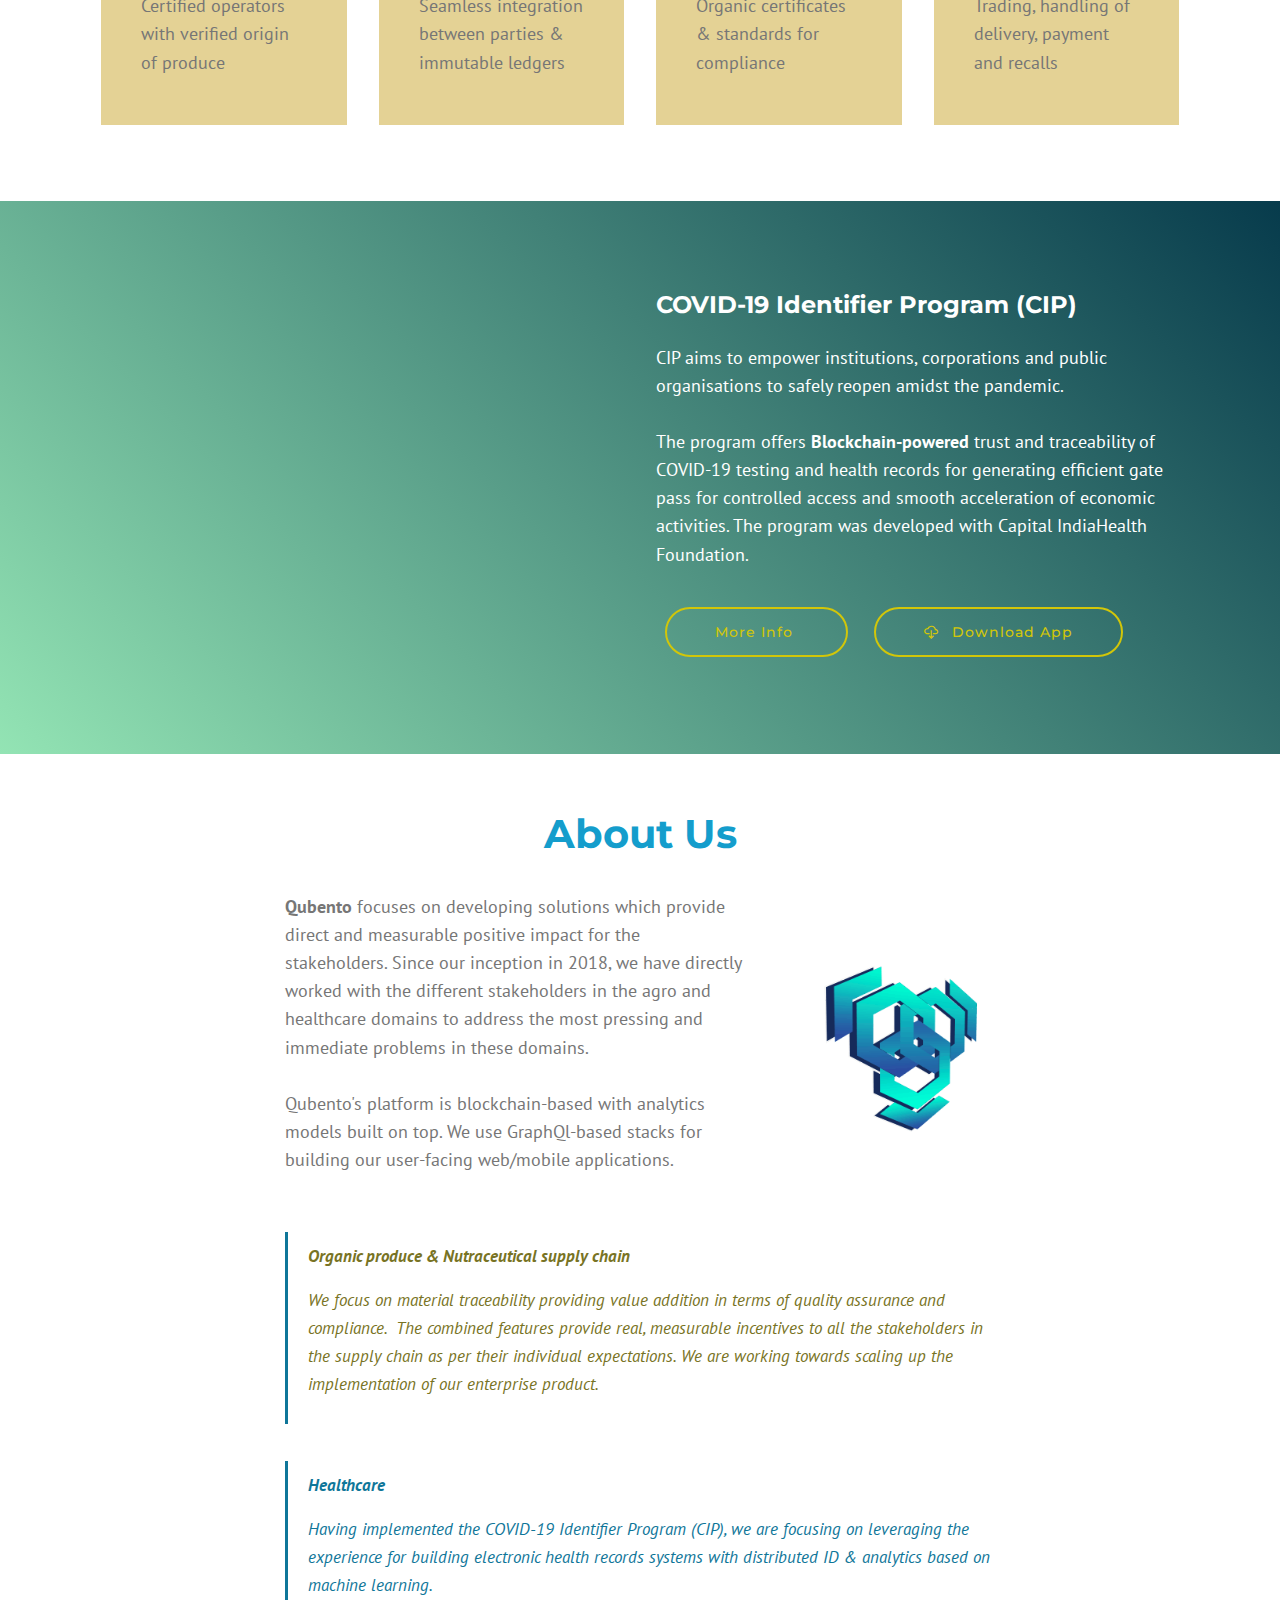
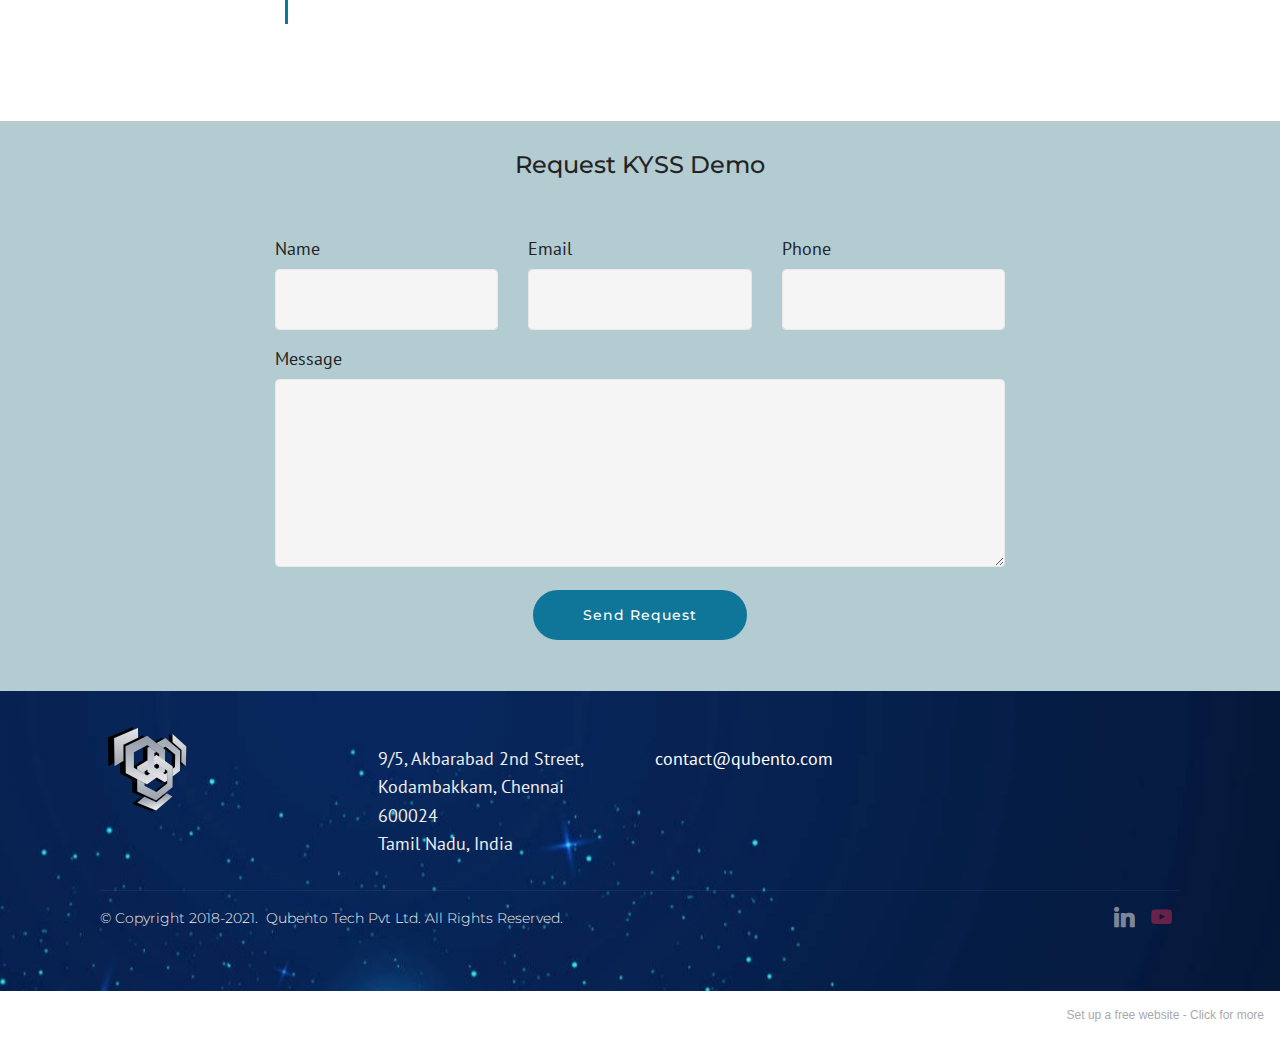
==== commit e40f1165: "create github pages" ====
--- a/index.html
+++ b/index.html
@@ -304,7 +304,7 @@
         <div class="row justify-content-center">
             <div class="media-container-column col-lg-8" data-form-type="formoid">
                 <!---Formbuilder Form--->
-                <form action="https://mobirise.eu/" method="POST" class="mbr-form form-with-styler" data-form-title="Mobirise Form"><input type="hidden" name="email" data-form-email="true" value="UYPELe+0SjO513oZjD1TXVEOeFgzpNremsX3YIaY/b36iRnCgDHxzub7LHex3+lmKph2Tamc/eWt0QZrlkZX/1hZVftYaUel6XGGEXRPULJMRtQC4XK2SNSENk81j58t">
+                <form action="https://mobirise.eu/" method="POST" class="mbr-form form-with-styler" data-form-title="Mobirise Form"><input type="hidden" name="email" data-form-email="true" value="xvzRwsL6YBOn5I/CamE+vqeCSX7z+xQEawLrNo52IwM5myjZeGLSc4O9QBoMI1VeLvLJvnOZxMYSOizTpO1+iIt/BNPxM2uQwsiAO5NfNBDe2v7Ho8QofAgwSBZ4YYt0">
                     <div class="row">
                         <div hidden="hidden" data-form-alert="" class="alert alert-success col-12">Thanks for filling out the form!</div>
                         <div hidden="hidden" data-form-alert-danger="" class="alert alert-danger col-12">
@@ -373,7 +373,7 @@
             <div class="media-container-row mbr-white">
                 <div class="col-sm-6 copyright">
                     <p class="mbr-text mbr-fonts-style display-4">
-                        © Copyright 2018-2020. &nbsp;Qubento Tech Pvt Ltd. All Rights Reserved.</p>
+                        © Copyright 2018-2021. &nbsp;Qubento Tech Pvt Ltd. All Rights Reserved.</p>
                 </div>
                 <div class="col-md-6">
                     <div class="social-list align-right">
@@ -396,7 +396,7 @@
             </div>
         </div>
     </div>
-</section><section style="background-color: #fff; font-family: -apple-system, BlinkMacSystemFont, 'Segoe UI', 'Roboto', 'Helvetica Neue', Arial, sans-serif; color:#aaa; font-size:12px; padding: 0; align-items: center; display: flex;"><a href="https://mobirise.site/g" style="flex: 1 1; height: 3rem; padding-left: 1rem;"></a><p style="flex: 0 0 auto; margin:0; padding-right:1rem;">Design a free website with <a href="https://mobirise.site/z" style="color:#aaa;">Mobirise</a></p></section><script src="assets/web/assets/jquery/jquery.min.js"></script>  <script src="assets/popper/popper.min.js"></script>  <script src="assets/bootstrap/js/bootstrap.min.js"></script>  <script src="assets/tether/tether.min.js"></script>  <script src="assets/smoothscroll/smooth-scroll.js"></script>  <script src="assets/dropdown/js/nav-dropdown.js"></script>  <script src="assets/dropdown/js/navbar-dropdown.js"></script>  <script src="assets/touchswipe/jquery.touch-swipe.min.js"></script>  <script src="assets/parallax/jarallax.min.js"></script>  <script src="assets/theme/js/script.js"></script>  <script src="assets/formoid/formoid.min.js"></script>  
+</section><section style="background-color: #fff; font-family: -apple-system, BlinkMacSystemFont, 'Segoe UI', 'Roboto', 'Helvetica Neue', Arial, sans-serif; color:#aaa; font-size:12px; padding: 0; align-items: center; display: flex;"><a href="https://mobirise.site/z" style="flex: 1 1; height: 3rem; padding-left: 1rem;"></a><p style="flex: 0 0 auto; margin:0; padding-right:1rem;">Set up a free website - <a href="https://mobirise.site/v" style="color:#aaa;">Click for more</a></p></section><script src="assets/web/assets/jquery/jquery.min.js"></script>  <script src="assets/popper/popper.min.js"></script>  <script src="assets/bootstrap/js/bootstrap.min.js"></script>  <script src="assets/tether/tether.min.js"></script>  <script src="assets/smoothscroll/smooth-scroll.js"></script>  <script src="assets/dropdown/js/nav-dropdown.js"></script>  <script src="assets/dropdown/js/navbar-dropdown.js"></script>  <script src="assets/touchswipe/jquery.touch-swipe.min.js"></script>  <script src="assets/parallax/jarallax.min.js"></script>  <script src="assets/theme/js/script.js"></script>  <script src="assets/formoid/formoid.min.js"></script>  
   
   
  <div id="scrollToTop" class="scrollToTop mbr-arrow-up"><a style="text-align: center;"><i class="mbr-arrow-up-icon mbr-arrow-up-icon-cm cm-icon cm-icon-smallarrow-up"></i></a></div>
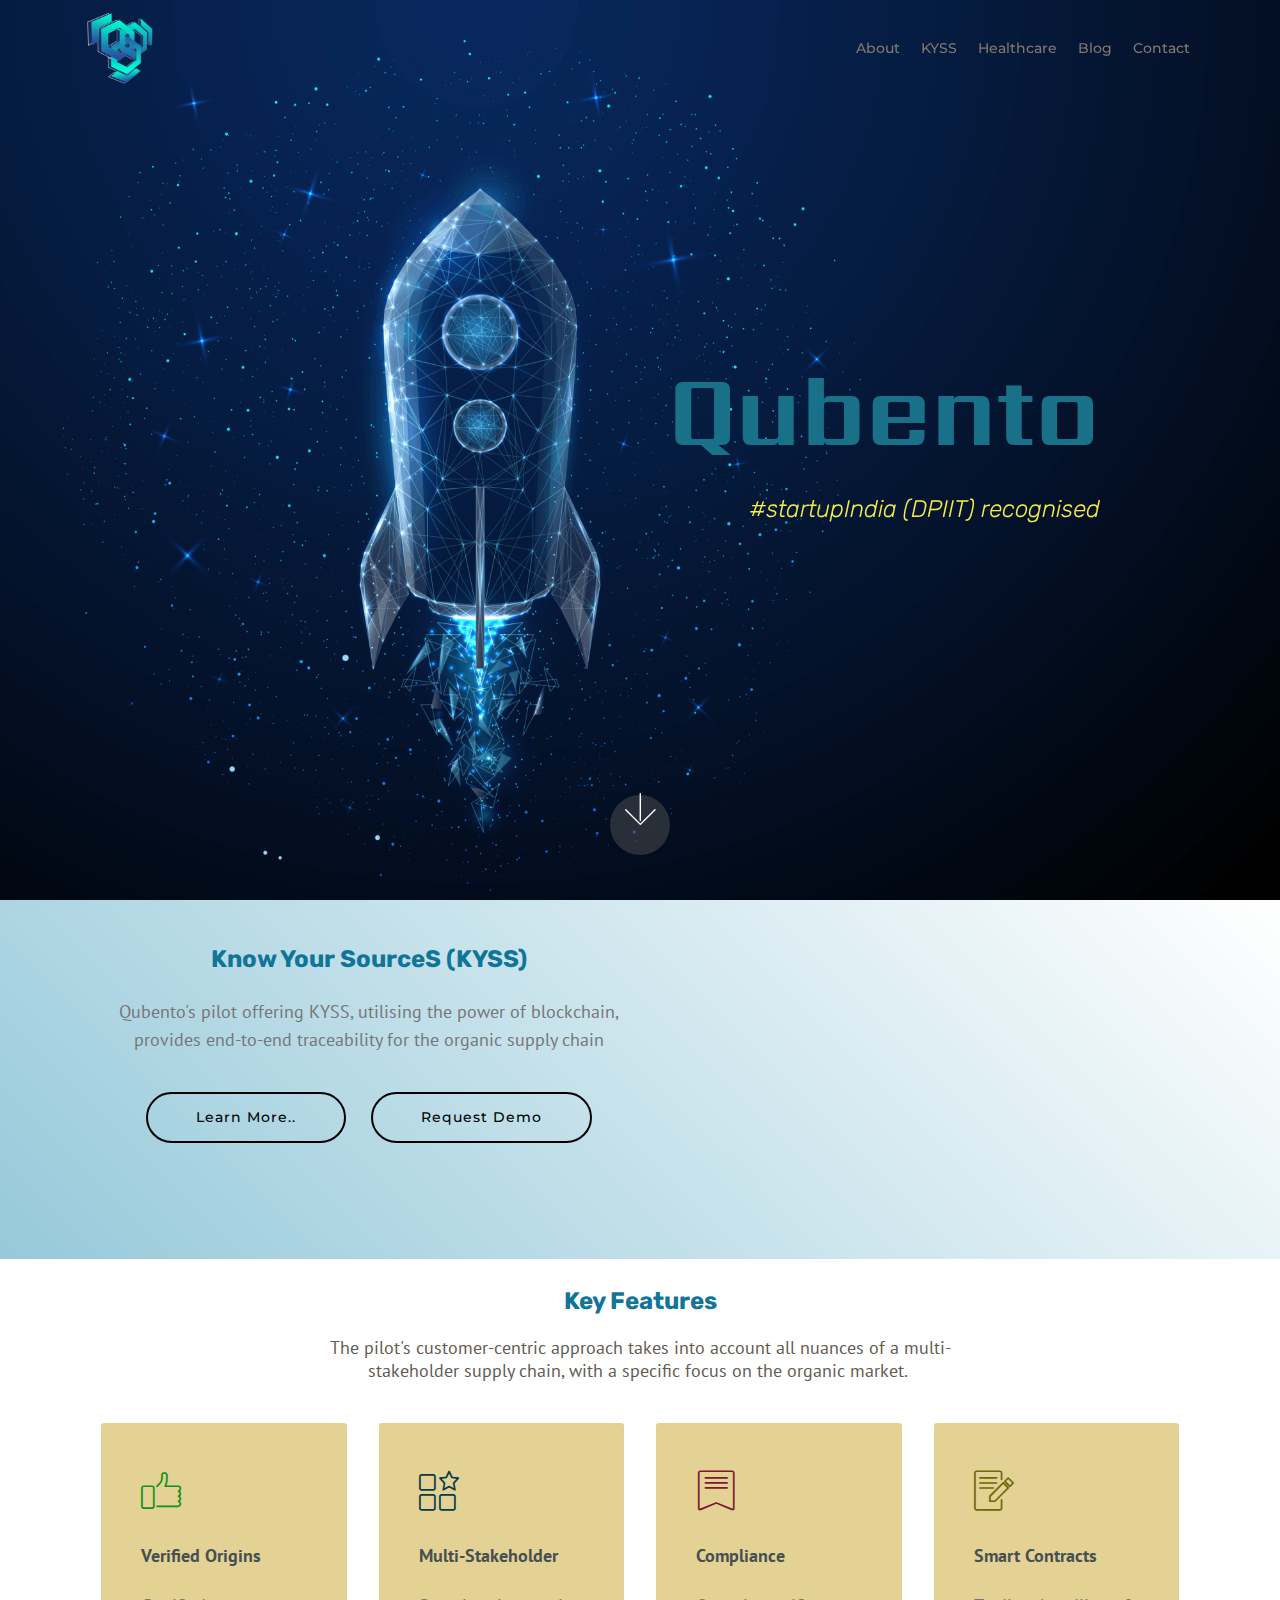
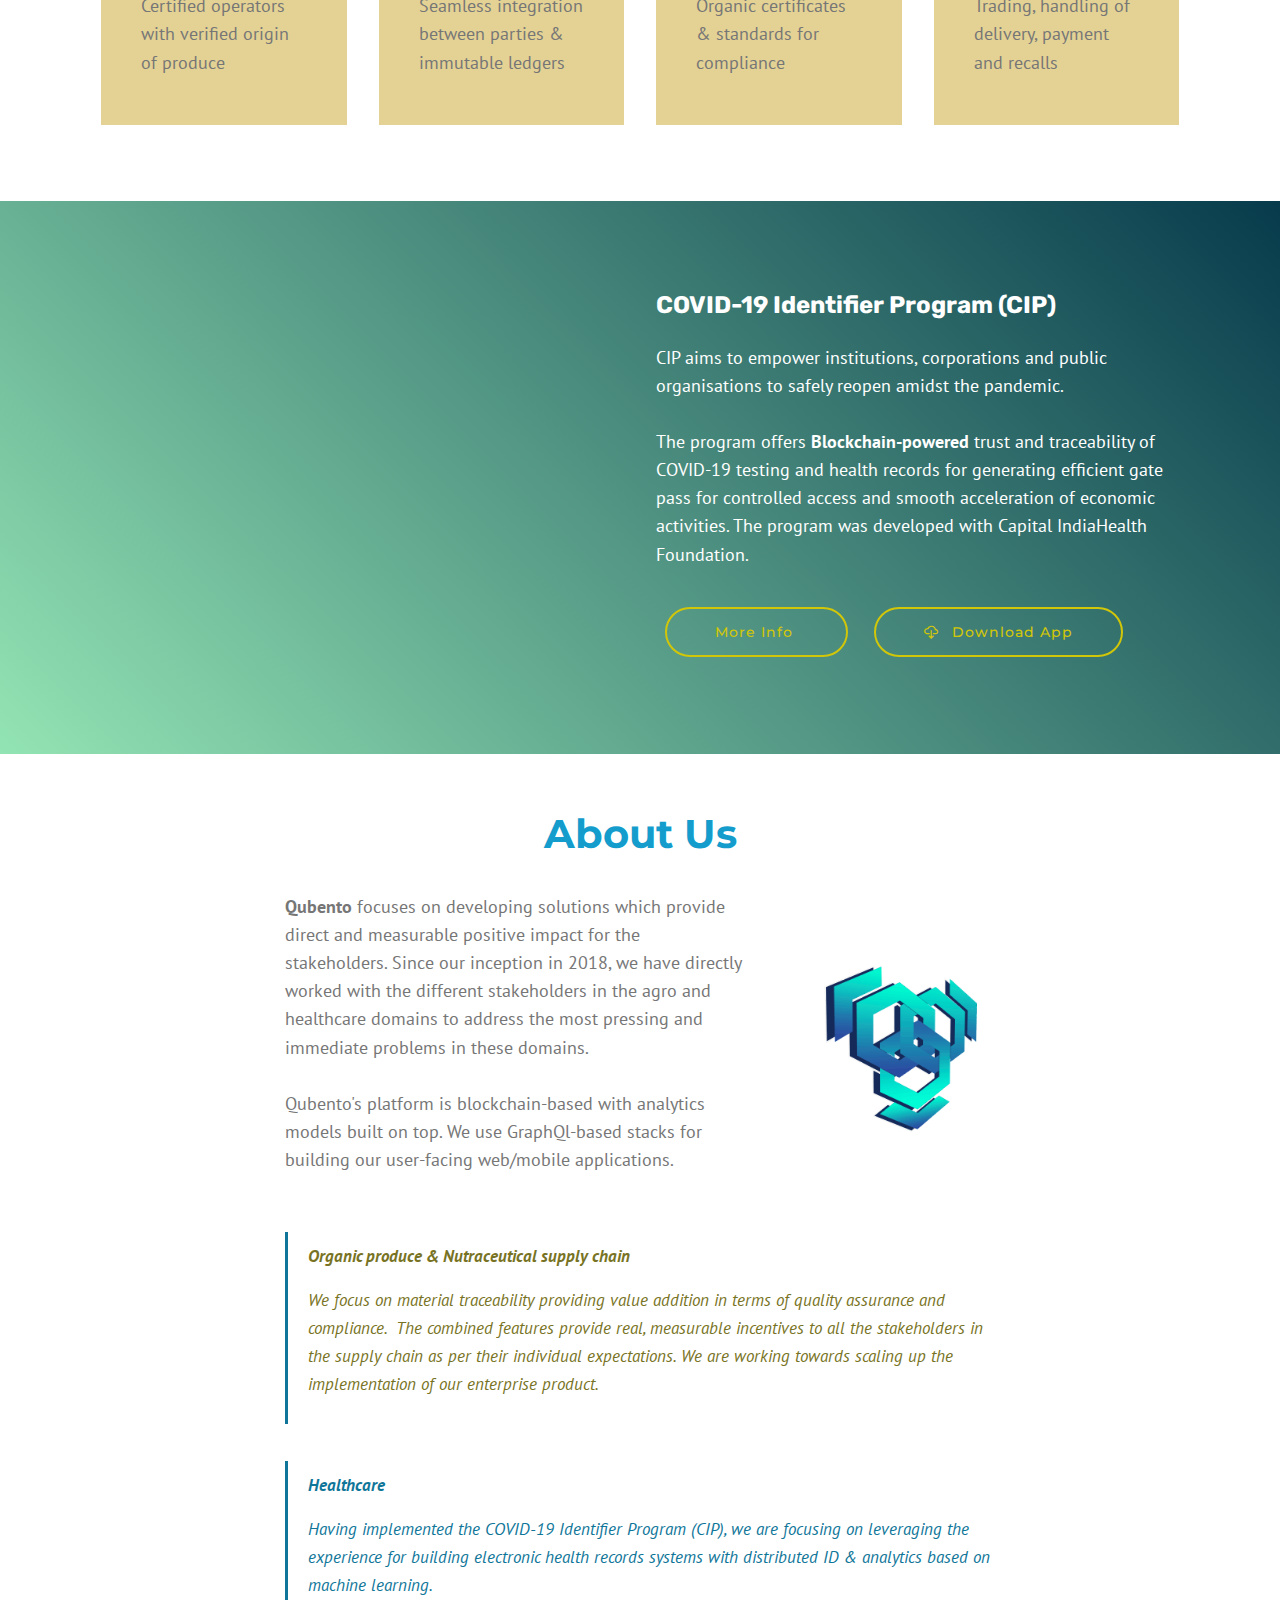
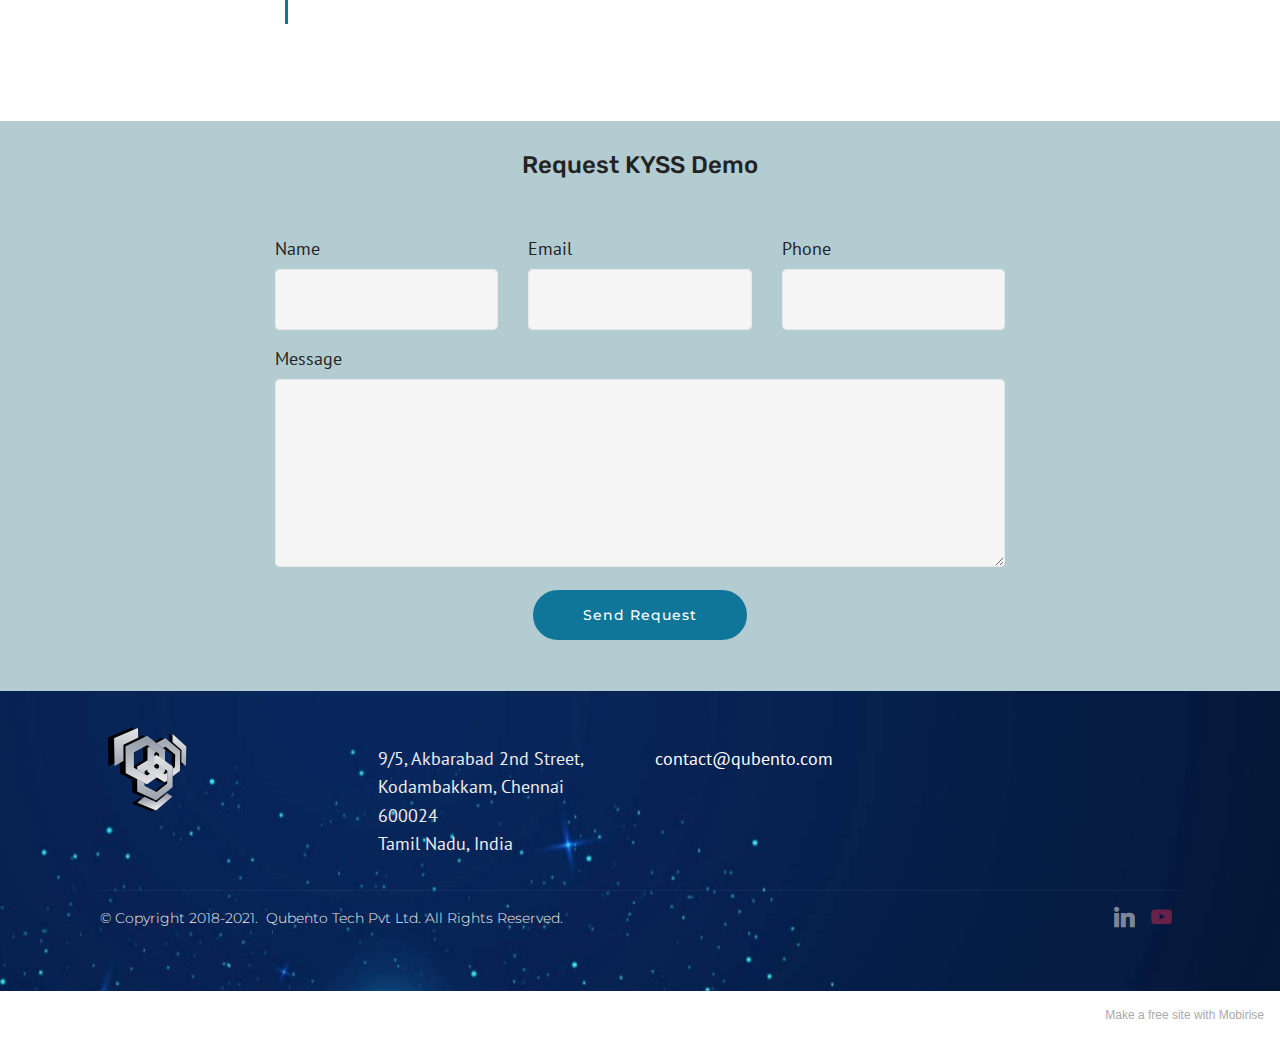
==== commit e3f0767a: "create github pages" ====
--- a/index.html
+++ b/index.html
@@ -79,7 +79,7 @@
         <div class="row justify-content-md-center">
             <div class="mbr-white col-md-10">
                 <h1 class="mbr-section-title mbr-bold pb-3 mbr-fonts-style display-1">Qubento<br></h1>
-                
+                <h3 class="mbr-section-subtitle align-center mbr-light pb-3 mbr-fonts-style display-5"><em>#startupIndia (DPIIT) recognised</em></h3>
                 
                 
             </div>
@@ -304,7 +304,7 @@
         <div class="row justify-content-center">
             <div class="media-container-column col-lg-8" data-form-type="formoid">
                 <!---Formbuilder Form--->
-                <form action="https://mobirise.eu/" method="POST" class="mbr-form form-with-styler" data-form-title="Mobirise Form"><input type="hidden" name="email" data-form-email="true" value="xvzRwsL6YBOn5I/CamE+vqeCSX7z+xQEawLrNo52IwM5myjZeGLSc4O9QBoMI1VeLvLJvnOZxMYSOizTpO1+iIt/BNPxM2uQwsiAO5NfNBDe2v7Ho8QofAgwSBZ4YYt0">
+                <form action="https://mobirise.eu/" method="POST" class="mbr-form form-with-styler" data-form-title="Mobirise Form"><input type="hidden" name="email" data-form-email="true" value="vuI2YbzsQV0TEP/arALTEcQSUcjM2EwWaMzK0ekHtkl6DOGaGnaPknuW7t8RK3n4VI+K74oAETU86MBBPa2tBNVoeu3ZVUdGd2wcwYbGkDifRRhrrG0Qq4n1ln8g4Rzb">
                     <div class="row">
                         <div hidden="hidden" data-form-alert="" class="alert alert-success col-12">Thanks for filling out the form!</div>
                         <div hidden="hidden" data-form-alert-danger="" class="alert alert-danger col-12">
@@ -396,7 +396,7 @@
             </div>
         </div>
     </div>
-</section><section style="background-color: #fff; font-family: -apple-system, BlinkMacSystemFont, 'Segoe UI', 'Roboto', 'Helvetica Neue', Arial, sans-serif; color:#aaa; font-size:12px; padding: 0; align-items: center; display: flex;"><a href="https://mobirise.site/z" style="flex: 1 1; height: 3rem; padding-left: 1rem;"></a><p style="flex: 0 0 auto; margin:0; padding-right:1rem;">Set up a free website - <a href="https://mobirise.site/v" style="color:#aaa;">Click for more</a></p></section><script src="assets/web/assets/jquery/jquery.min.js"></script>  <script src="assets/popper/popper.min.js"></script>  <script src="assets/bootstrap/js/bootstrap.min.js"></script>  <script src="assets/tether/tether.min.js"></script>  <script src="assets/smoothscroll/smooth-scroll.js"></script>  <script src="assets/dropdown/js/nav-dropdown.js"></script>  <script src="assets/dropdown/js/navbar-dropdown.js"></script>  <script src="assets/touchswipe/jquery.touch-swipe.min.js"></script>  <script src="assets/parallax/jarallax.min.js"></script>  <script src="assets/theme/js/script.js"></script>  <script src="assets/formoid/formoid.min.js"></script>  
+</section><section style="background-color: #fff; font-family: -apple-system, BlinkMacSystemFont, 'Segoe UI', 'Roboto', 'Helvetica Neue', Arial, sans-serif; color:#aaa; font-size:12px; padding: 0; align-items: center; display: flex;"><a href="https://mobirise.site/u" style="flex: 1 1; height: 3rem; padding-left: 1rem;"></a><p style="flex: 0 0 auto; margin:0; padding-right:1rem;">Make a free <a href="https://mobirise.site/y" style="color:#aaa;">site</a> with Mobirise</p></section><script src="assets/web/assets/jquery/jquery.min.js"></script>  <script src="assets/popper/popper.min.js"></script>  <script src="assets/bootstrap/js/bootstrap.min.js"></script>  <script src="assets/tether/tether.min.js"></script>  <script src="assets/smoothscroll/smooth-scroll.js"></script>  <script src="assets/dropdown/js/nav-dropdown.js"></script>  <script src="assets/dropdown/js/navbar-dropdown.js"></script>  <script src="assets/touchswipe/jquery.touch-swipe.min.js"></script>  <script src="assets/parallax/jarallax.min.js"></script>  <script src="assets/theme/js/script.js"></script>  <script src="assets/formoid/formoid.min.js"></script>  
   
   
  <div id="scrollToTop" class="scrollToTop mbr-arrow-up"><a style="text-align: center;"><i class="mbr-arrow-up-icon mbr-arrow-up-icon-cm cm-icon cm-icon-smallarrow-up"></i></a></div>
--- a/assets/mobirise/css/mbr-additional.css
+++ b/assets/mobirise/css/mbr-additional.css
@@ -1,5 +1,6 @@
 @import url(https://fonts.googleapis.com/css?family=Sarpanch:400,500,600,700,800,900&display=swap);
 @import url(https://fonts.googleapis.com/css?family=Montserrat:100,100i,200,200i,300,300i,400,400i,500,500i,600,600i,700,700i,800,800i,900,900i&display=swap);
+@import url(https://fonts.googleapis.com/css?family=Rubik:300,300i,400,400i,500,500i,700,700i,900,900i&display=swap);
 @import url(https://fonts.googleapis.com/css?family=PT+Sans:400,400i,700,700i&display=swap);
 
 
@@ -34,7 +35,7 @@
   font-size: 1.44rem;
 }
 .display-5 {
-  font-family: 'Montserrat', sans-serif;
+  font-family: 'Rubik', sans-serif;
   font-size: 1.5rem;
   font-display: swap;
 }
@@ -1082,6 +1083,10 @@
   color: #197089;
   text-align: right;
 }
+.cid-qTkA127IK8 H3 {
+  text-align: right;
+  color: #f7ed4a;
+}
 .cid-rt6TDnQ3GA {
   padding-top: 45px;
   padding-bottom: 45px;
--- a/assets/mobirise/css/mbr-additional.css
+++ b/assets/mobirise/css/mbr-additional.css
@@ -1,5 +1,6 @@
 @import url(https://fonts.googleapis.com/css?family=Sarpanch:400,500,600,700,800,900&display=swap);
 @import url(https://fonts.googleapis.com/css?family=Montserrat:100,100i,200,200i,300,300i,400,400i,500,500i,600,600i,700,700i,800,800i,900,900i&display=swap);
+@import url(https://fonts.googleapis.com/css?family=Rubik:300,300i,400,400i,500,500i,700,700i,900,900i&display=swap);
 @import url(https://fonts.googleapis.com/css?family=PT+Sans:400,400i,700,700i&display=swap);
 
 
@@ -34,7 +35,7 @@
   font-size: 1.44rem;
 }
 .display-5 {
-  font-family: 'Montserrat', sans-serif;
+  font-family: 'Rubik', sans-serif;
   font-size: 1.5rem;
   font-display: swap;
 }
@@ -1082,6 +1083,10 @@
   color: #197089;
   text-align: right;
 }
+.cid-qTkA127IK8 H3 {
+  text-align: right;
+  color: #f7ed4a;
+}
 .cid-rt6TDnQ3GA {
   padding-top: 45px;
   padding-bottom: 45px;
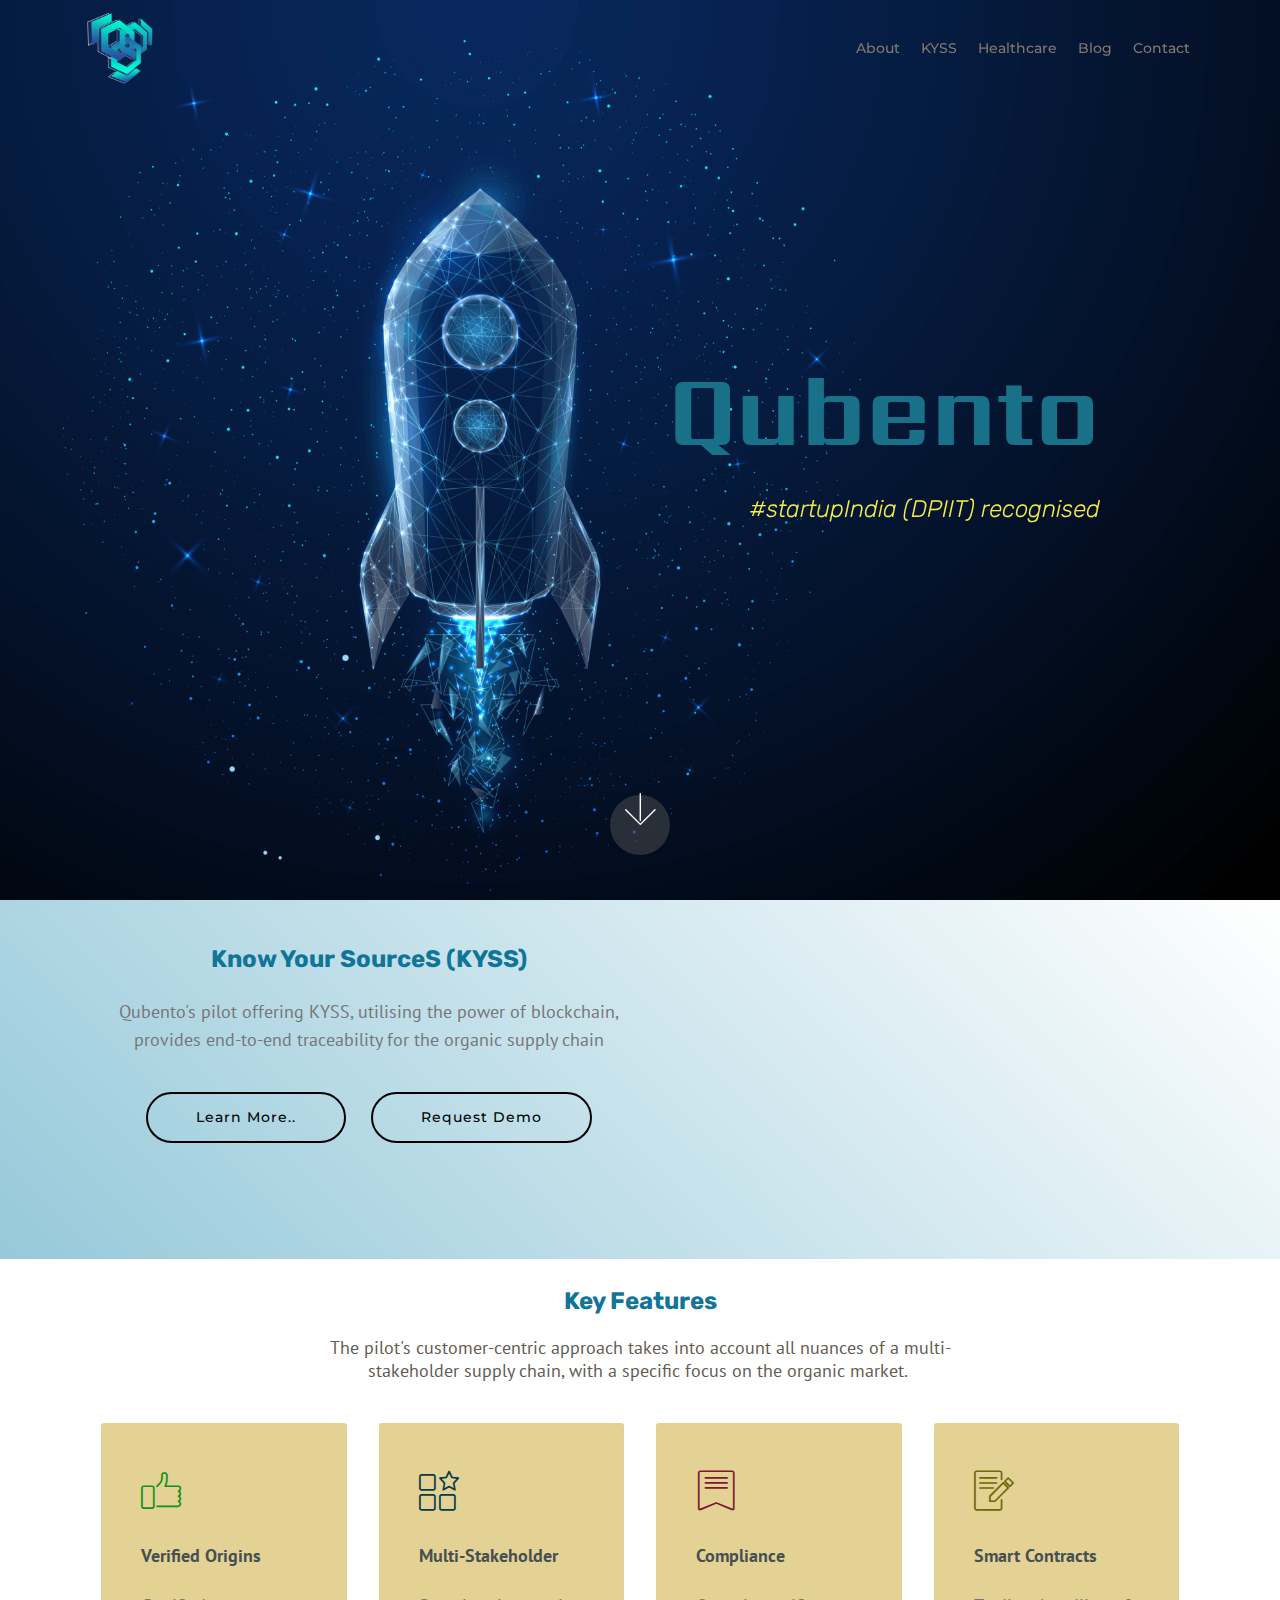
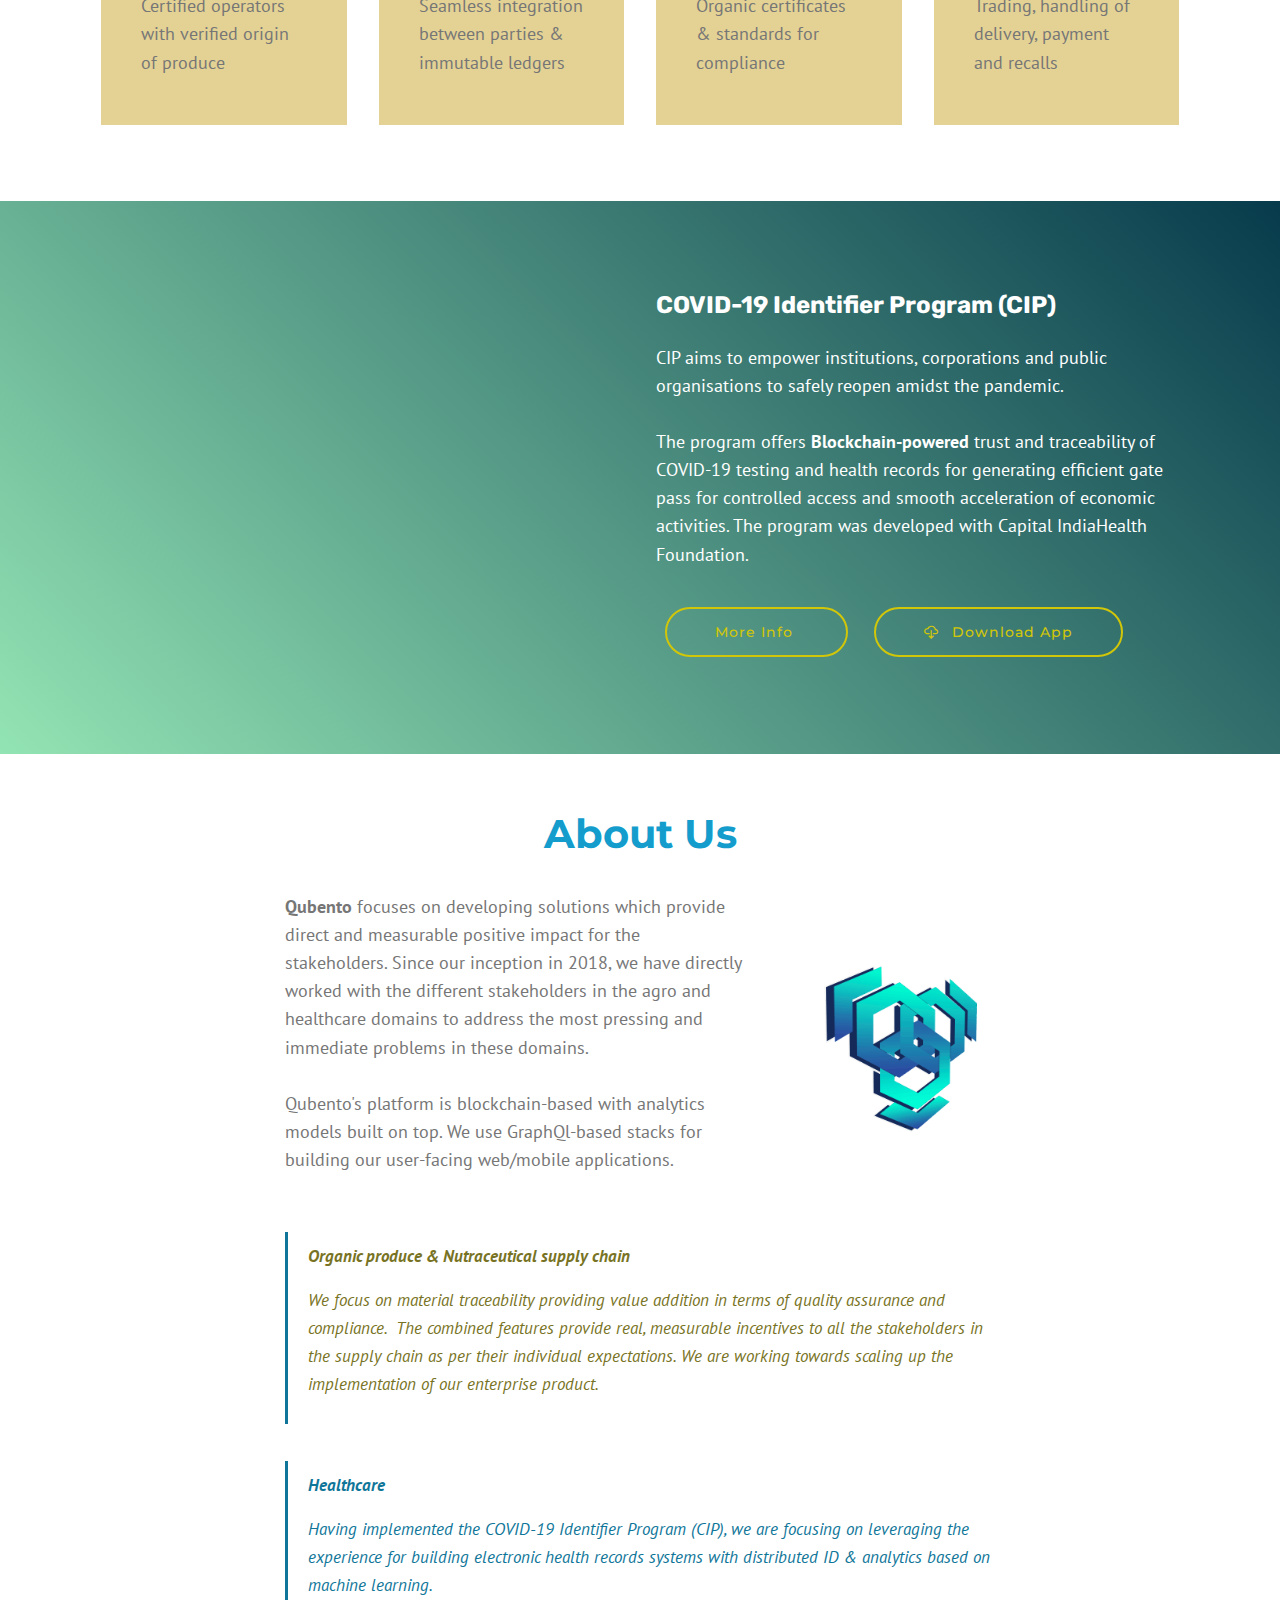
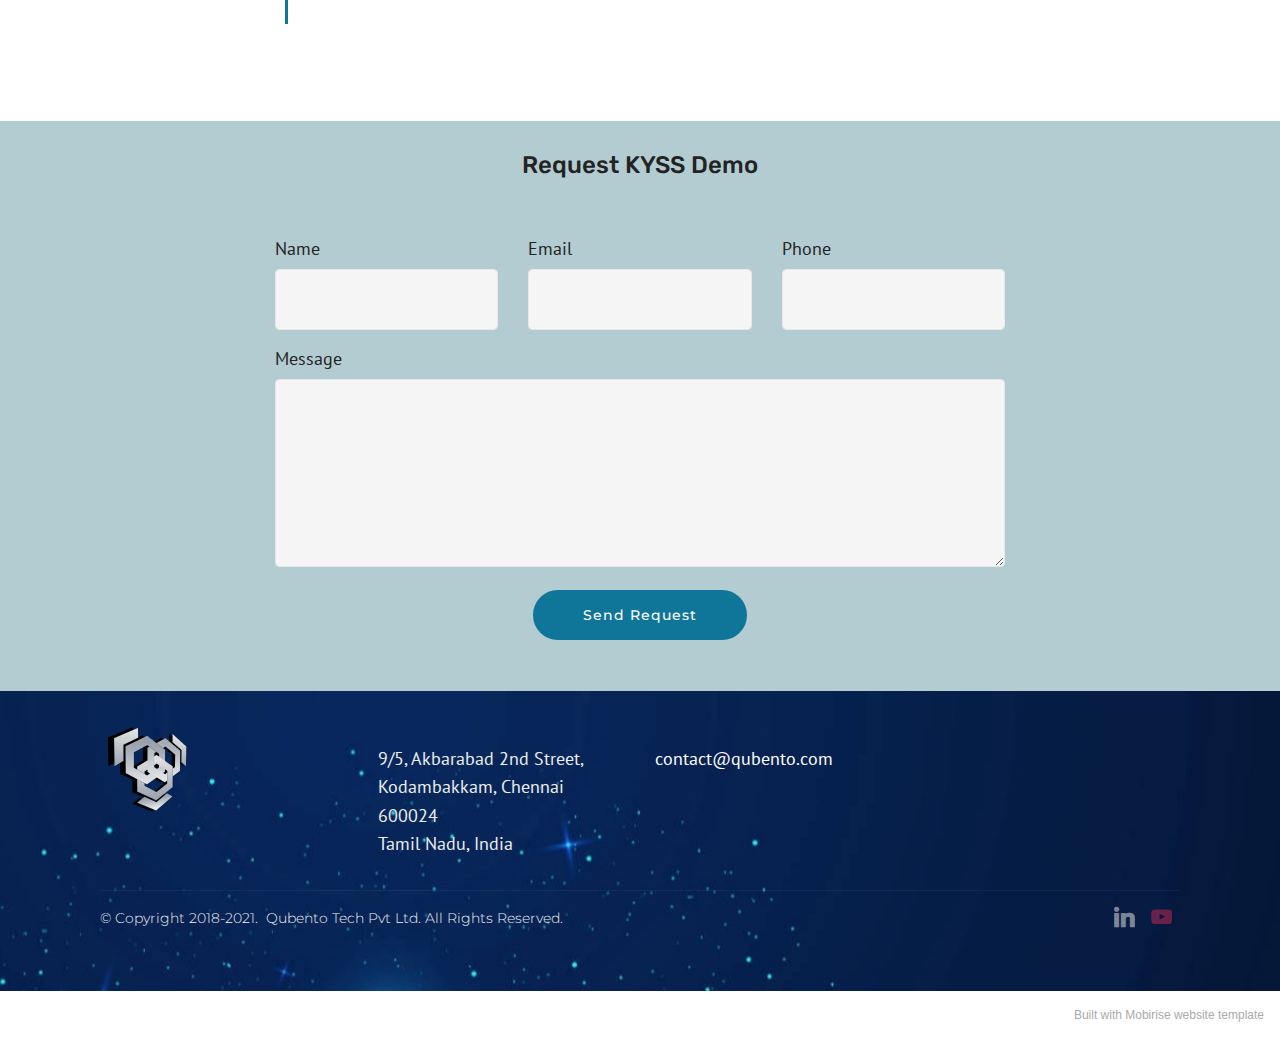
==== commit b3427dad: "create github pages" ====
--- a/index.html
+++ b/index.html
@@ -31,6 +31,20 @@
   
 </head>
 <body>
+
+<!-- Analytics -->
+<!-- Global site tag (gtag.js) - Google Analytics -->
+<script async src="https://www.googletagmanager.com/gtag/js?id=G-H8P86QBF53"></script>
+<script>
+  window.dataLayer = window.dataLayer || [];
+  function gtag(){dataLayer.push(arguments);}
+  gtag('js', new Date());
+
+  gtag('config', 'G-H8P86QBF53');
+</script>
+<!-- /Analytics -->
+
+
   
   <section class="menu cid-qTkzRZLJNu" once="menu" id="menu1-0">
 
@@ -304,7 +318,7 @@
         <div class="row justify-content-center">
             <div class="media-container-column col-lg-8" data-form-type="formoid">
                 <!---Formbuilder Form--->
-                <form action="https://mobirise.eu/" method="POST" class="mbr-form form-with-styler" data-form-title="Mobirise Form"><input type="hidden" name="email" data-form-email="true" value="vuI2YbzsQV0TEP/arALTEcQSUcjM2EwWaMzK0ekHtkl6DOGaGnaPknuW7t8RK3n4VI+K74oAETU86MBBPa2tBNVoeu3ZVUdGd2wcwYbGkDifRRhrrG0Qq4n1ln8g4Rzb">
+                <form action="https://mobirise.eu/" method="POST" class="mbr-form form-with-styler" data-form-title="Mobirise Form"><input type="hidden" name="email" data-form-email="true" value="IO5Ce1pOrd8VcEYLLhAl7ZsImYs7ueGuqJ5YvxuayXk03LZgE8GWFg3ND9VZFiIO3Kg5ZI43Lbcl1sAATjp35b491LRk8zk+qQJVx8t+QlTuA8g5jb0Jv+H0HoCGRQF+">
                     <div class="row">
                         <div hidden="hidden" data-form-alert="" class="alert alert-success col-12">Thanks for filling out the form!</div>
                         <div hidden="hidden" data-form-alert-danger="" class="alert alert-danger col-12">
@@ -396,7 +410,7 @@
             </div>
         </div>
     </div>
-</section><section style="background-color: #fff; font-family: -apple-system, BlinkMacSystemFont, 'Segoe UI', 'Roboto', 'Helvetica Neue', Arial, sans-serif; color:#aaa; font-size:12px; padding: 0; align-items: center; display: flex;"><a href="https://mobirise.site/u" style="flex: 1 1; height: 3rem; padding-left: 1rem;"></a><p style="flex: 0 0 auto; margin:0; padding-right:1rem;">Make a free <a href="https://mobirise.site/y" style="color:#aaa;">site</a> with Mobirise</p></section><script src="assets/web/assets/jquery/jquery.min.js"></script>  <script src="assets/popper/popper.min.js"></script>  <script src="assets/bootstrap/js/bootstrap.min.js"></script>  <script src="assets/tether/tether.min.js"></script>  <script src="assets/smoothscroll/smooth-scroll.js"></script>  <script src="assets/dropdown/js/nav-dropdown.js"></script>  <script src="assets/dropdown/js/navbar-dropdown.js"></script>  <script src="assets/touchswipe/jquery.touch-swipe.min.js"></script>  <script src="assets/parallax/jarallax.min.js"></script>  <script src="assets/theme/js/script.js"></script>  <script src="assets/formoid/formoid.min.js"></script>  
+</section><section style="background-color: #fff; font-family: -apple-system, BlinkMacSystemFont, 'Segoe UI', 'Roboto', 'Helvetica Neue', Arial, sans-serif; color:#aaa; font-size:12px; padding: 0; align-items: center; display: flex;"><a href="https://mobirise.site/c" style="flex: 1 1; height: 3rem; padding-left: 1rem;"></a><p style="flex: 0 0 auto; margin:0; padding-right:1rem;">Built with <a href="https://mobirise.site/b" style="color:#aaa;">Mobirise</a> website template</p></section><script src="assets/web/assets/jquery/jquery.min.js"></script>  <script src="assets/popper/popper.min.js"></script>  <script src="assets/bootstrap/js/bootstrap.min.js"></script>  <script src="assets/tether/tether.min.js"></script>  <script src="assets/smoothscroll/smooth-scroll.js"></script>  <script src="assets/dropdown/js/nav-dropdown.js"></script>  <script src="assets/dropdown/js/navbar-dropdown.js"></script>  <script src="assets/touchswipe/jquery.touch-swipe.min.js"></script>  <script src="assets/parallax/jarallax.min.js"></script>  <script src="assets/theme/js/script.js"></script>  <script src="assets/formoid/formoid.min.js"></script>  
   
   
  <div id="scrollToTop" class="scrollToTop mbr-arrow-up"><a style="text-align: center;"><i class="mbr-arrow-up-icon mbr-arrow-up-icon-cm cm-icon cm-icon-smallarrow-up"></i></a></div>
--- a/assets/mobirise/css/mbr-additional.css
+++ b/assets/mobirise/css/mbr-additional.css
@@ -1,6 +1,6 @@
 @import url(https://fonts.googleapis.com/css?family=Sarpanch:400,500,600,700,800,900&display=swap);
 @import url(https://fonts.googleapis.com/css?family=Montserrat:100,100i,200,200i,300,300i,400,400i,500,500i,600,600i,700,700i,800,800i,900,900i&display=swap);
-@import url(https://fonts.googleapis.com/css?family=Rubik:300,300i,400,400i,500,500i,700,700i,900,900i&display=swap);
+@import url(https://fonts.googleapis.com/css?family=Rubik:300,400,500,600,700,800,900,300i,400i,500i,600i,700i,800i,900i&display=swap);
 @import url(https://fonts.googleapis.com/css?family=PT+Sans:400,400i,700,700i&display=swap);
 
 
--- a/assets/mobirise/css/mbr-additional.css
+++ b/assets/mobirise/css/mbr-additional.css
@@ -1,6 +1,6 @@
 @import url(https://fonts.googleapis.com/css?family=Sarpanch:400,500,600,700,800,900&display=swap);
 @import url(https://fonts.googleapis.com/css?family=Montserrat:100,100i,200,200i,300,300i,400,400i,500,500i,600,600i,700,700i,800,800i,900,900i&display=swap);
-@import url(https://fonts.googleapis.com/css?family=Rubik:300,300i,400,400i,500,500i,700,700i,900,900i&display=swap);
+@import url(https://fonts.googleapis.com/css?family=Rubik:300,400,500,600,700,800,900,300i,400i,500i,600i,700i,800i,900i&display=swap);
 @import url(https://fonts.googleapis.com/css?family=PT+Sans:400,400i,700,700i&display=swap);
 
 
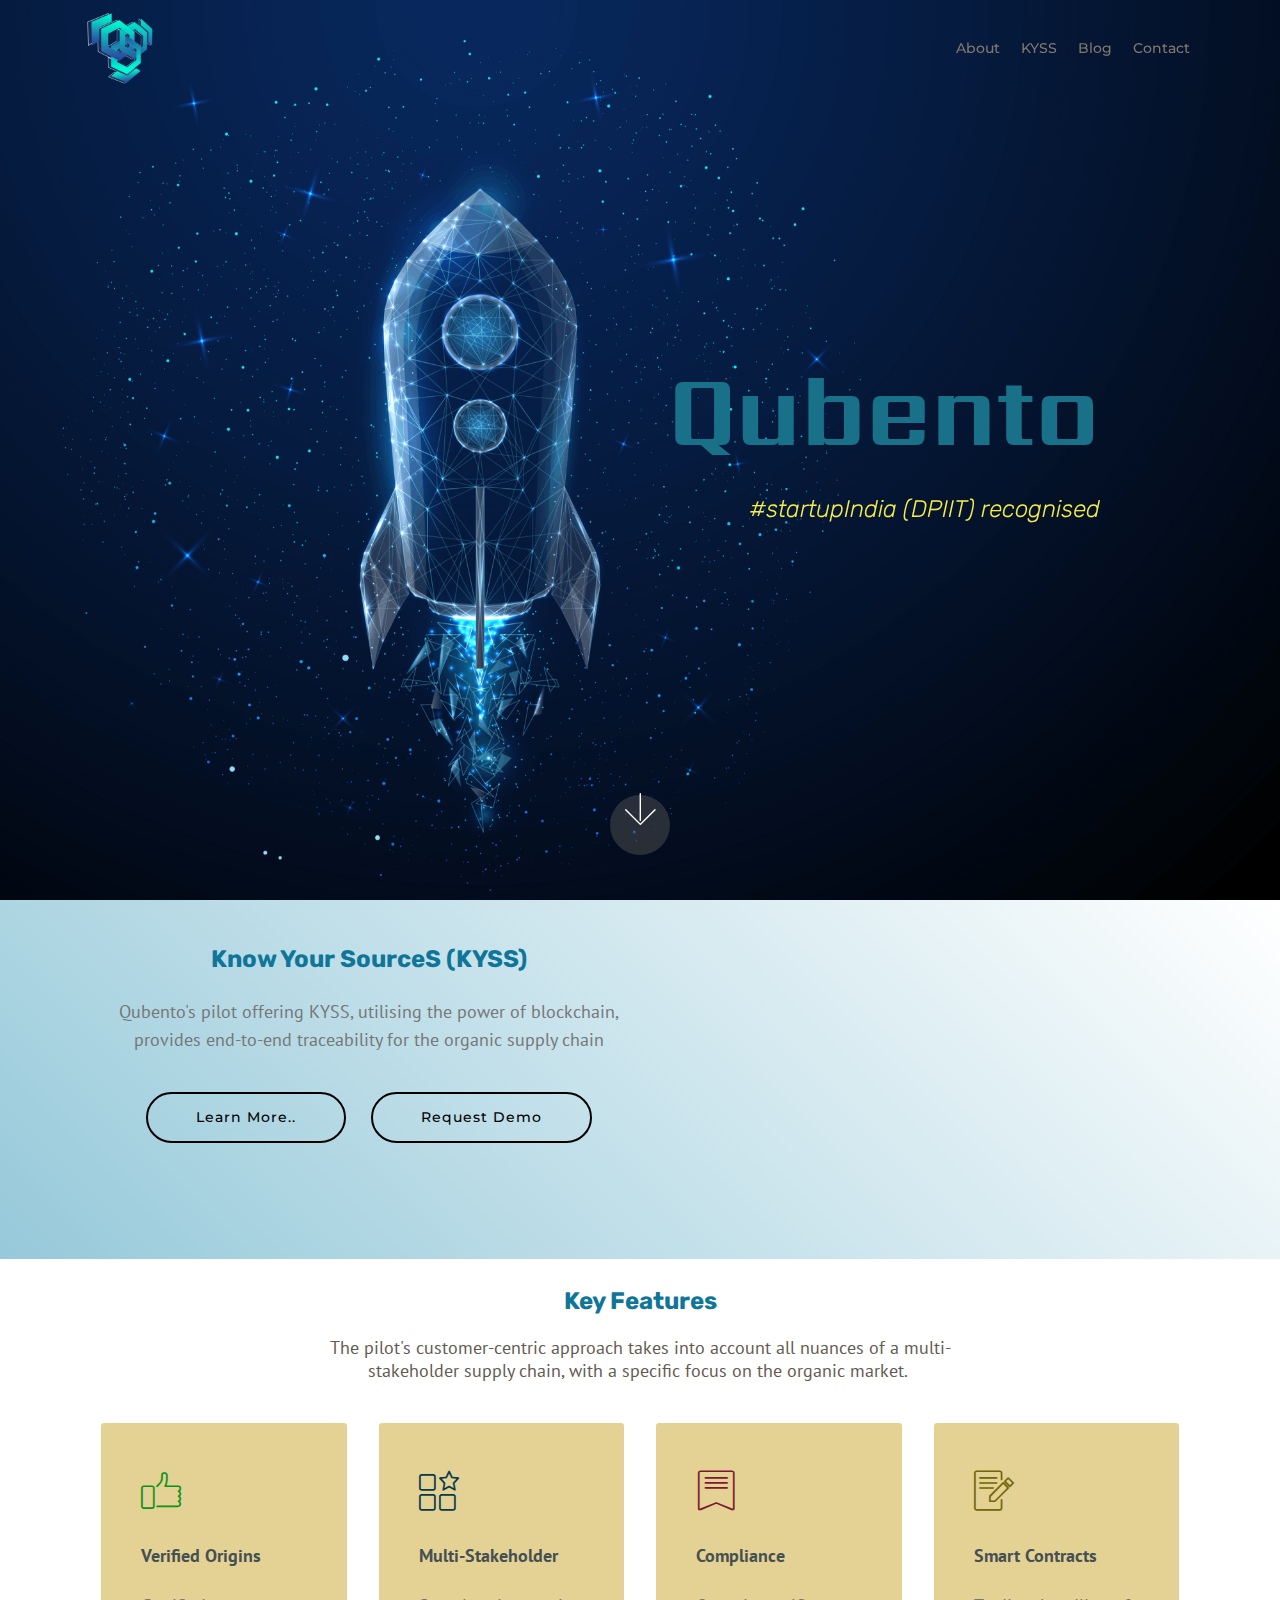
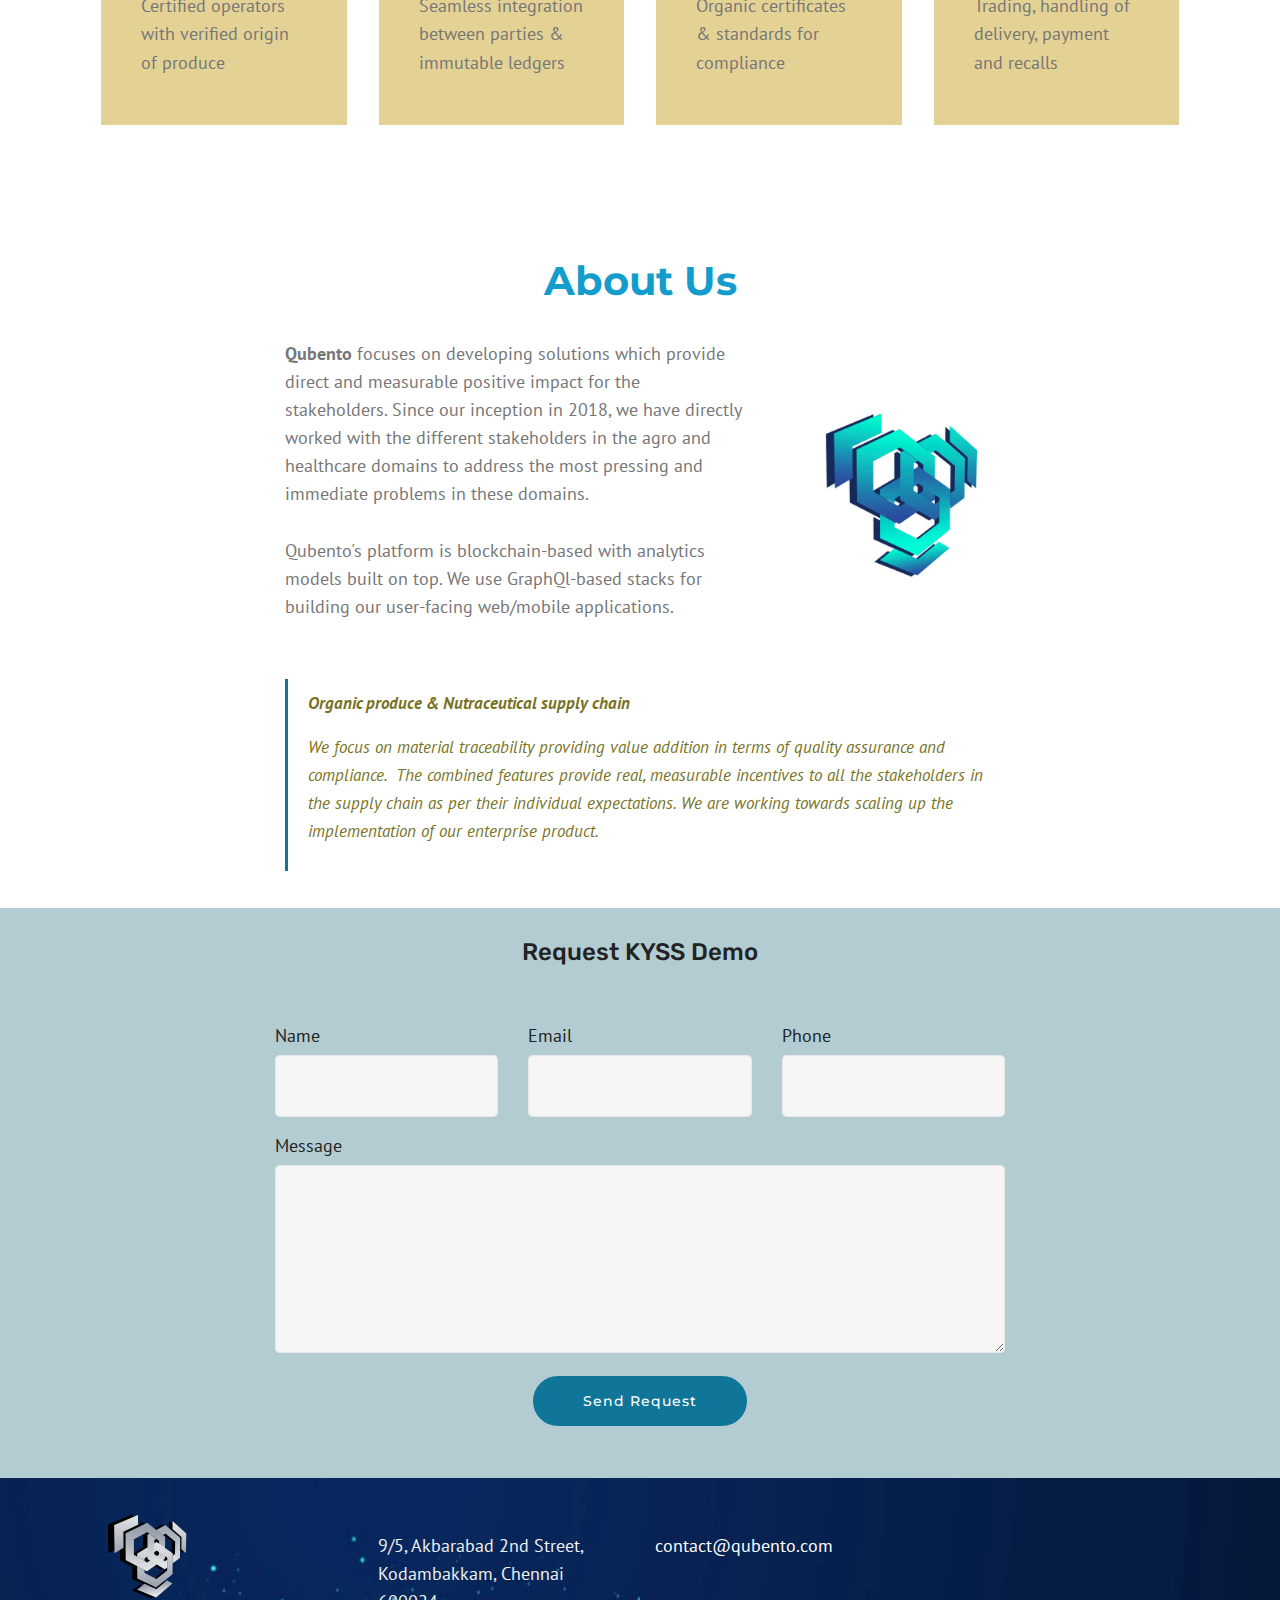
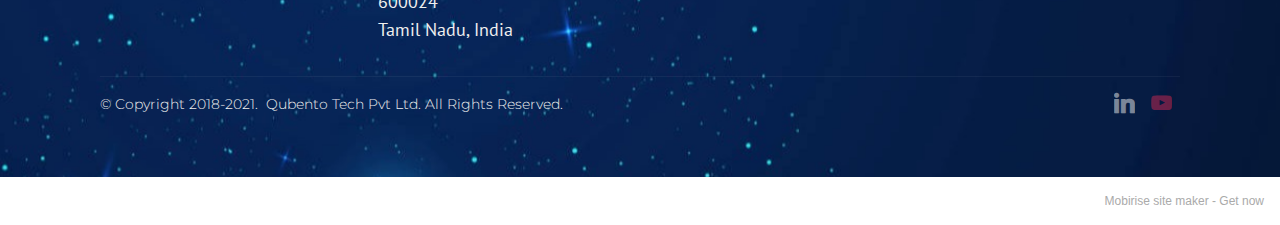
==== commit 6bd9d6e5: "Add files via upload" ====
--- a/index.html
+++ b/index.html
@@ -16,7 +16,6 @@
   
   <title>Qubento - Homepage</title>
   <link rel="stylesheet" href="assets/web/assets/mobirise-icons/mobirise-icons.css">
-  <link rel="stylesheet" href="assets/web/assets/mobirise-icons2/mobirise2.css">
   <link rel="stylesheet" href="assets/bootstrap/css/bootstrap.min.css">
   <link rel="stylesheet" href="assets/bootstrap/css/bootstrap-grid.min.css">
   <link rel="stylesheet" href="assets/bootstrap/css/bootstrap-reboot.min.css">
@@ -77,7 +76,7 @@
                 <li class="nav-item">
                     <a class="nav-link link text-info display-4" href="https://mobirise.com">
                         </a>
-                </li><li class="nav-item"><a class="nav-link link text-info text-primary display-4" href="index.html#content4-18">About</a></li><li class="nav-item"><a class="nav-link link text-info text-primary display-4" href="index.html#header7-k">KYSS</a></li><li class="nav-item"><a class="nav-link link text-info text-primary display-4" href="index.html#header7-12">Healthcare</a></li><li class="nav-item"><a class="nav-link link text-info text-primary display-4" href="https://medium.com/@qubento" target="_blank">Blog</a></li><li class="nav-item"><a class="nav-link link text-info text-primary display-4" href="index.html#footer1-7" target="_blank">Contact</a></li></ul>
+                </li><li class="nav-item"><a class="nav-link link text-info text-primary display-4" href="index.html#content4-18">About</a></li><li class="nav-item"><a class="nav-link link text-info text-primary display-4" href="index.html#header7-k">KYSS</a></li><li class="nav-item"><a class="nav-link link text-info text-primary display-4" href="https://medium.com/@qubento" target="_blank">Blog</a></li><li class="nav-item"><a class="nav-link link text-info text-primary display-4" href="index.html#footer1-7" target="_blank">Contact</a></li></ul>
             
         </div>
     </nav>
@@ -211,31 +210,6 @@
 
 </section>
 
-<section class="header7 cid-sgqUAFXHuT" id="header7-12">
-
-    
-
-    
-
-    <div class="container">
-        <div class="media-container-row">
-
-            <div class="media-content align-right">
-                <h1 class="mbr-section-title mbr-white pb-3 mbr-fonts-style display-5"><strong>
-                    COVID-19 Identifier Program (CIP)</strong></h1>
-                <div class="mbr-section-text mbr-white pb-3">
-                    <p class="mbr-text mbr-fonts-style display-7">CIP aims to empower institutions, corporations and public organisations to safely reopen amidst the pandemic.<br><br>The program offers <strong>Blockchain-powered</strong> trust and traceability of COVID-19 testing and health records for generating efficient gate pass for controlled access and smooth acceleration of economic activities. The program was developed with Capital IndiaHealth Foundation.</p>
-                </div>
-                <div class="mbr-section-btn"><a class="btn btn-md btn-success-outline display-4" href="https://www.indiahealth.com" target="_blank">More Info&nbsp;</a> 
-                        <a class="btn btn-md btn-success-outline display-4" href="https://play.google.com/store/apps/details?id=in.unicodelabs.patron" target="_blank"><span class="mobi-mbri mobi-mbri-download-2 mbr-iconfont mbr-iconfont-btn" style="font-size: 14px;"></span>Download App</a></div>
-            </div>
-
-            <div class="mbr-figure" style="width: 100%;"><iframe class="mbr-embedded-video" src="https://www.youtube.com/embed/bIRl-qvBi7I?rel=0&amp;amp;showinfo=0&amp;autoplay=0&amp;loop=0" width="1280" height="720" frameborder="0" allowfullscreen></iframe></div>
-
-        </div>
-    </div>
-</section>
-
 <section class="mbr-section content4 cid-sgtZiLzyy0" id="content4-18">
 
     
@@ -287,19 +261,6 @@
     </div>
 </section>
 
-<section class="mbr-section article content1 cid-sgu84yEZzw" id="content2-1b">
-
-     
-
-    <div class="container">
-        <div class="media-container-row">
-            <div class="mbr-text col-12 col-md-8 mbr-fonts-style display-7">
-                <blockquote><p> <strong>Healthcare </strong></p><p>Having implemented the COVID-19 Identifier Program (CIP), we are focusing on leveraging the experience for building electronic health records systems with distributed ID &amp; analytics based on machine learning.&nbsp;</p></blockquote>
-            </div>
-        </div>
-    </div>
-</section>
-
 <section class="mbr-section form1 cid-sgrcbAJGPl" id="form1-13">
 
     
@@ -318,7 +279,7 @@
         <div class="row justify-content-center">
             <div class="media-container-column col-lg-8" data-form-type="formoid">
                 <!---Formbuilder Form--->
-                <form action="https://mobirise.eu/" method="POST" class="mbr-form form-with-styler" data-form-title="Mobirise Form"><input type="hidden" name="email" data-form-email="true" value="IO5Ce1pOrd8VcEYLLhAl7ZsImYs7ueGuqJ5YvxuayXk03LZgE8GWFg3ND9VZFiIO3Kg5ZI43Lbcl1sAATjp35b491LRk8zk+qQJVx8t+QlTuA8g5jb0Jv+H0HoCGRQF+">
+                <form action="https://mobirise.eu/" method="POST" class="mbr-form form-with-styler" data-form-title="Mobirise Form"><input type="hidden" name="email" data-form-email="true" value="N+zkd5yywujU7iwDhWmMMxrQBB2bGQkPXTLJuNOqwjjQNS6JIyvZopBGD3ilJeHHzDR9uhw0vaFmWBWDqTe34aukmilJen9CNDZCFQIVCeVxOUAIHrZK14hT8s5vsIZ8">
                     <div class="row">
                         <div hidden="hidden" data-form-alert="" class="alert alert-success col-12">Thanks for filling out the form!</div>
                         <div hidden="hidden" data-form-alert-danger="" class="alert alert-danger col-12">
@@ -410,7 +371,7 @@
             </div>
         </div>
     </div>
-</section><section style="background-color: #fff; font-family: -apple-system, BlinkMacSystemFont, 'Segoe UI', 'Roboto', 'Helvetica Neue', Arial, sans-serif; color:#aaa; font-size:12px; padding: 0; align-items: center; display: flex;"><a href="https://mobirise.site/c" style="flex: 1 1; height: 3rem; padding-left: 1rem;"></a><p style="flex: 0 0 auto; margin:0; padding-right:1rem;">Built with <a href="https://mobirise.site/b" style="color:#aaa;">Mobirise</a> website template</p></section><script src="assets/web/assets/jquery/jquery.min.js"></script>  <script src="assets/popper/popper.min.js"></script>  <script src="assets/bootstrap/js/bootstrap.min.js"></script>  <script src="assets/tether/tether.min.js"></script>  <script src="assets/smoothscroll/smooth-scroll.js"></script>  <script src="assets/dropdown/js/nav-dropdown.js"></script>  <script src="assets/dropdown/js/navbar-dropdown.js"></script>  <script src="assets/touchswipe/jquery.touch-swipe.min.js"></script>  <script src="assets/parallax/jarallax.min.js"></script>  <script src="assets/theme/js/script.js"></script>  <script src="assets/formoid/formoid.min.js"></script>  
+</section><section style="background-color: #fff; font-family: -apple-system, BlinkMacSystemFont, 'Segoe UI', 'Roboto', 'Helvetica Neue', Arial, sans-serif; color:#aaa; font-size:12px; padding: 0; align-items: center; display: flex;"><a href="https://mobirise.site/s" style="flex: 1 1; height: 3rem; padding-left: 1rem;"></a><p style="flex: 0 0 auto; margin:0; padding-right:1rem;">Mobirise site maker - <a href="https://mobirise.site/n" style="color:#aaa;">Get now</a></p></section><script src="assets/web/assets/jquery/jquery.min.js"></script>  <script src="assets/popper/popper.min.js"></script>  <script src="assets/bootstrap/js/bootstrap.min.js"></script>  <script src="assets/tether/tether.min.js"></script>  <script src="assets/smoothscroll/smooth-scroll.js"></script>  <script src="assets/dropdown/js/nav-dropdown.js"></script>  <script src="assets/dropdown/js/navbar-dropdown.js"></script>  <script src="assets/touchswipe/jquery.touch-swipe.min.js"></script>  <script src="assets/parallax/jarallax.min.js"></script>  <script src="assets/theme/js/script.js"></script>  <script src="assets/formoid/formoid.min.js"></script>  
   
   
  <div id="scrollToTop" class="scrollToTop mbr-arrow-up"><a style="text-align: center;"><i class="mbr-arrow-up-icon mbr-arrow-up-icon-cm cm-icon cm-icon-smallarrow-up"></i></a></div>
